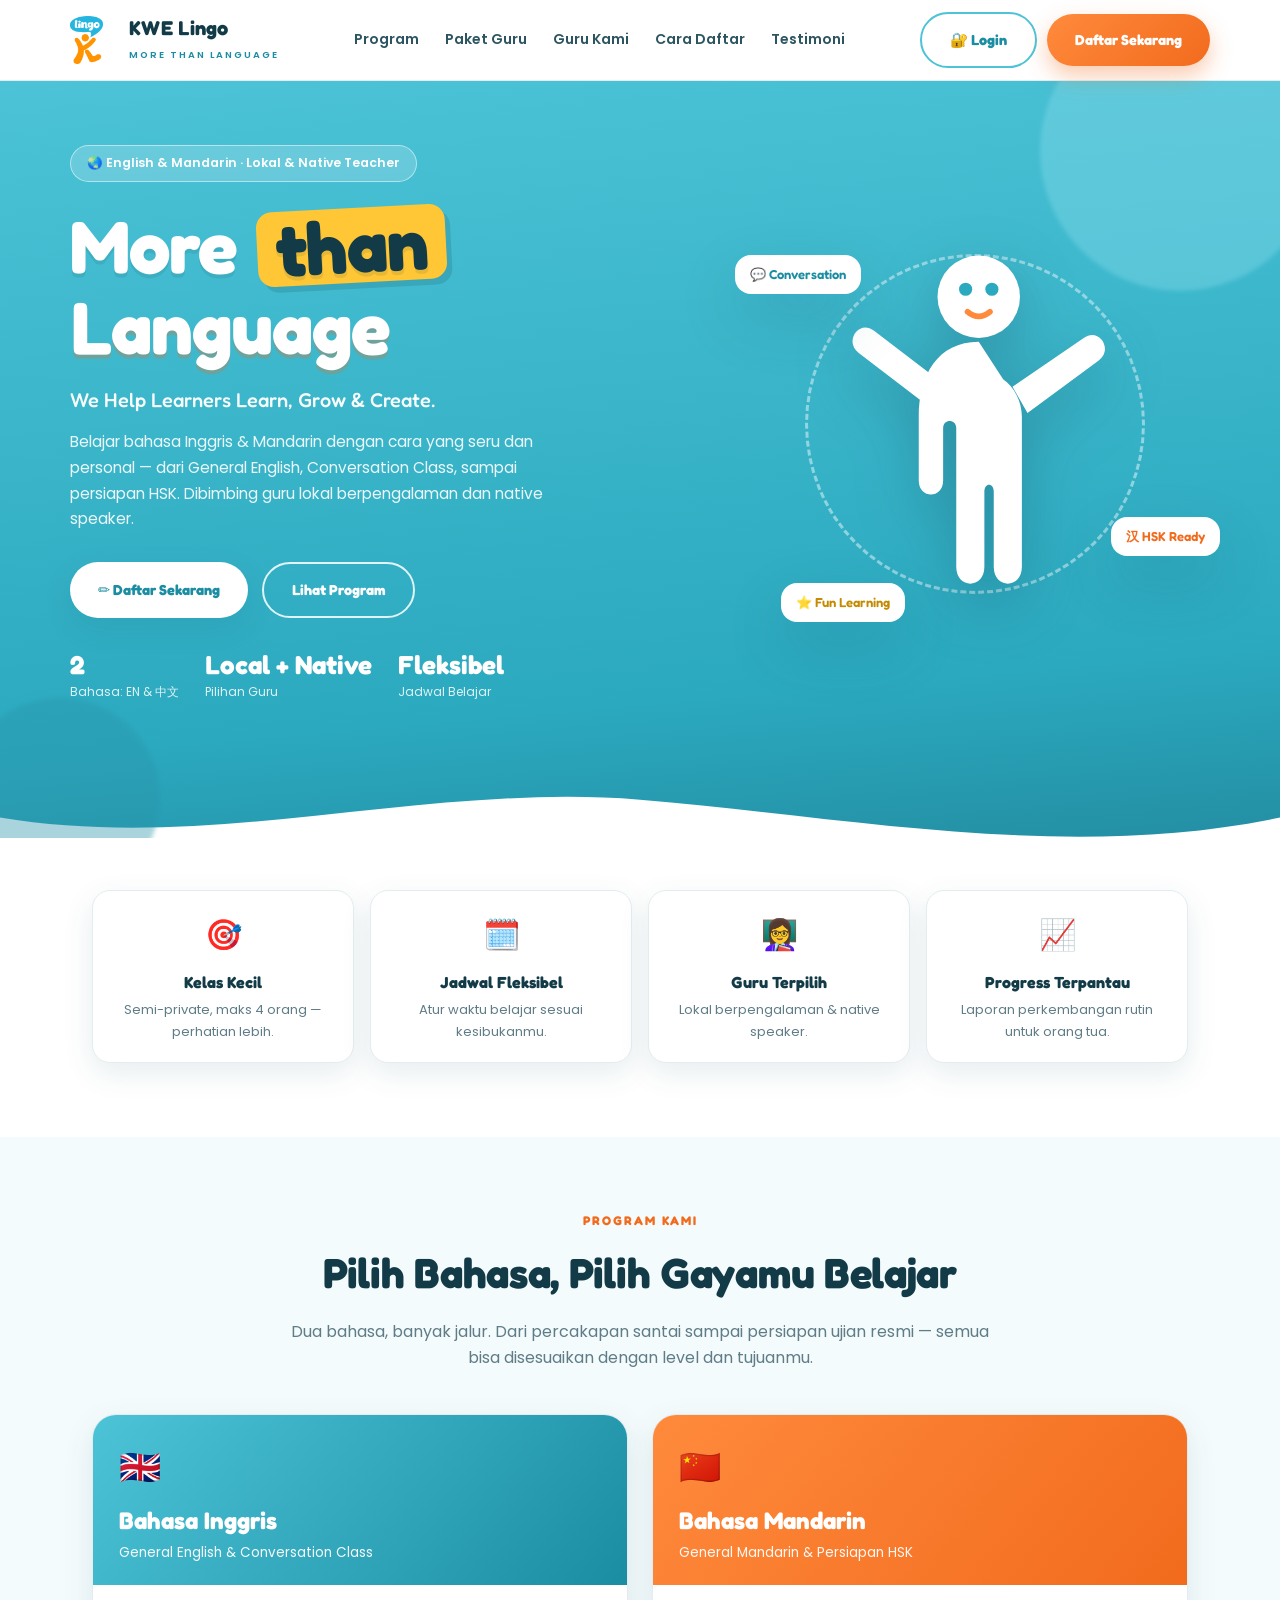
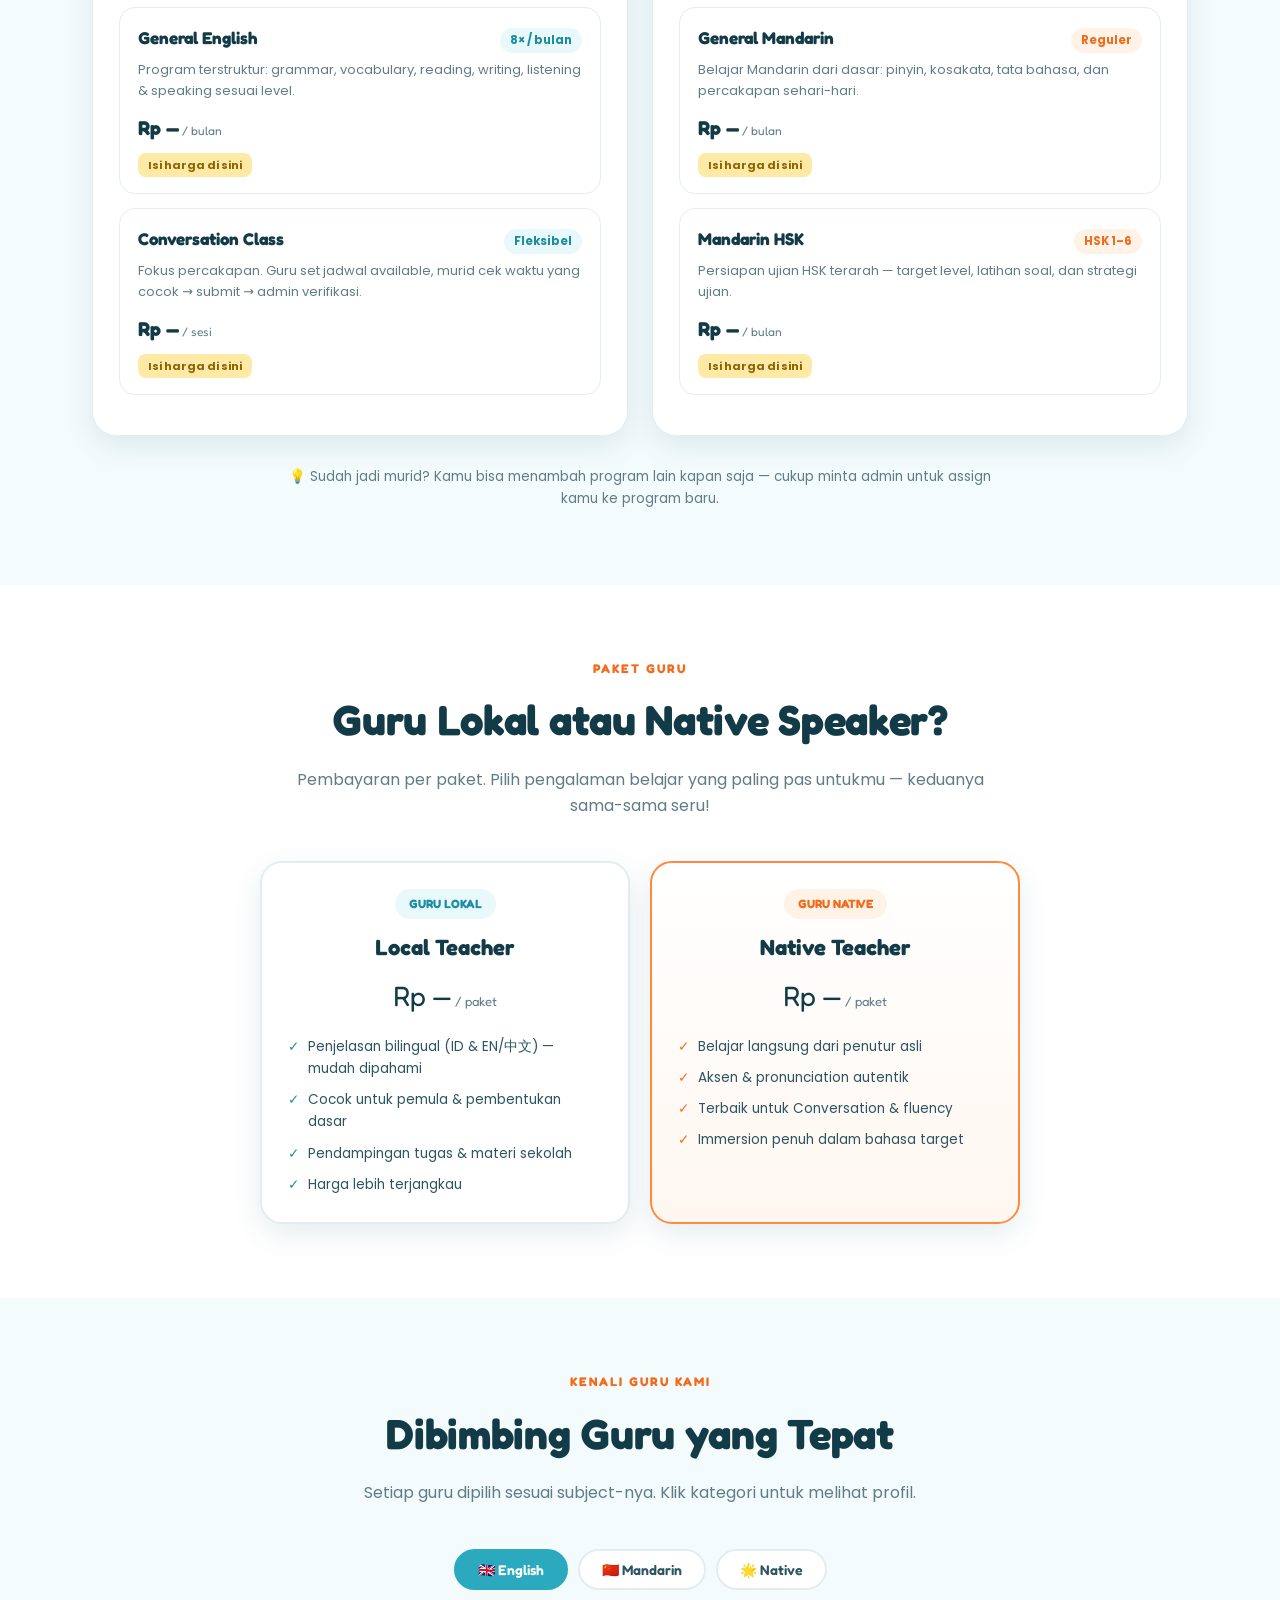
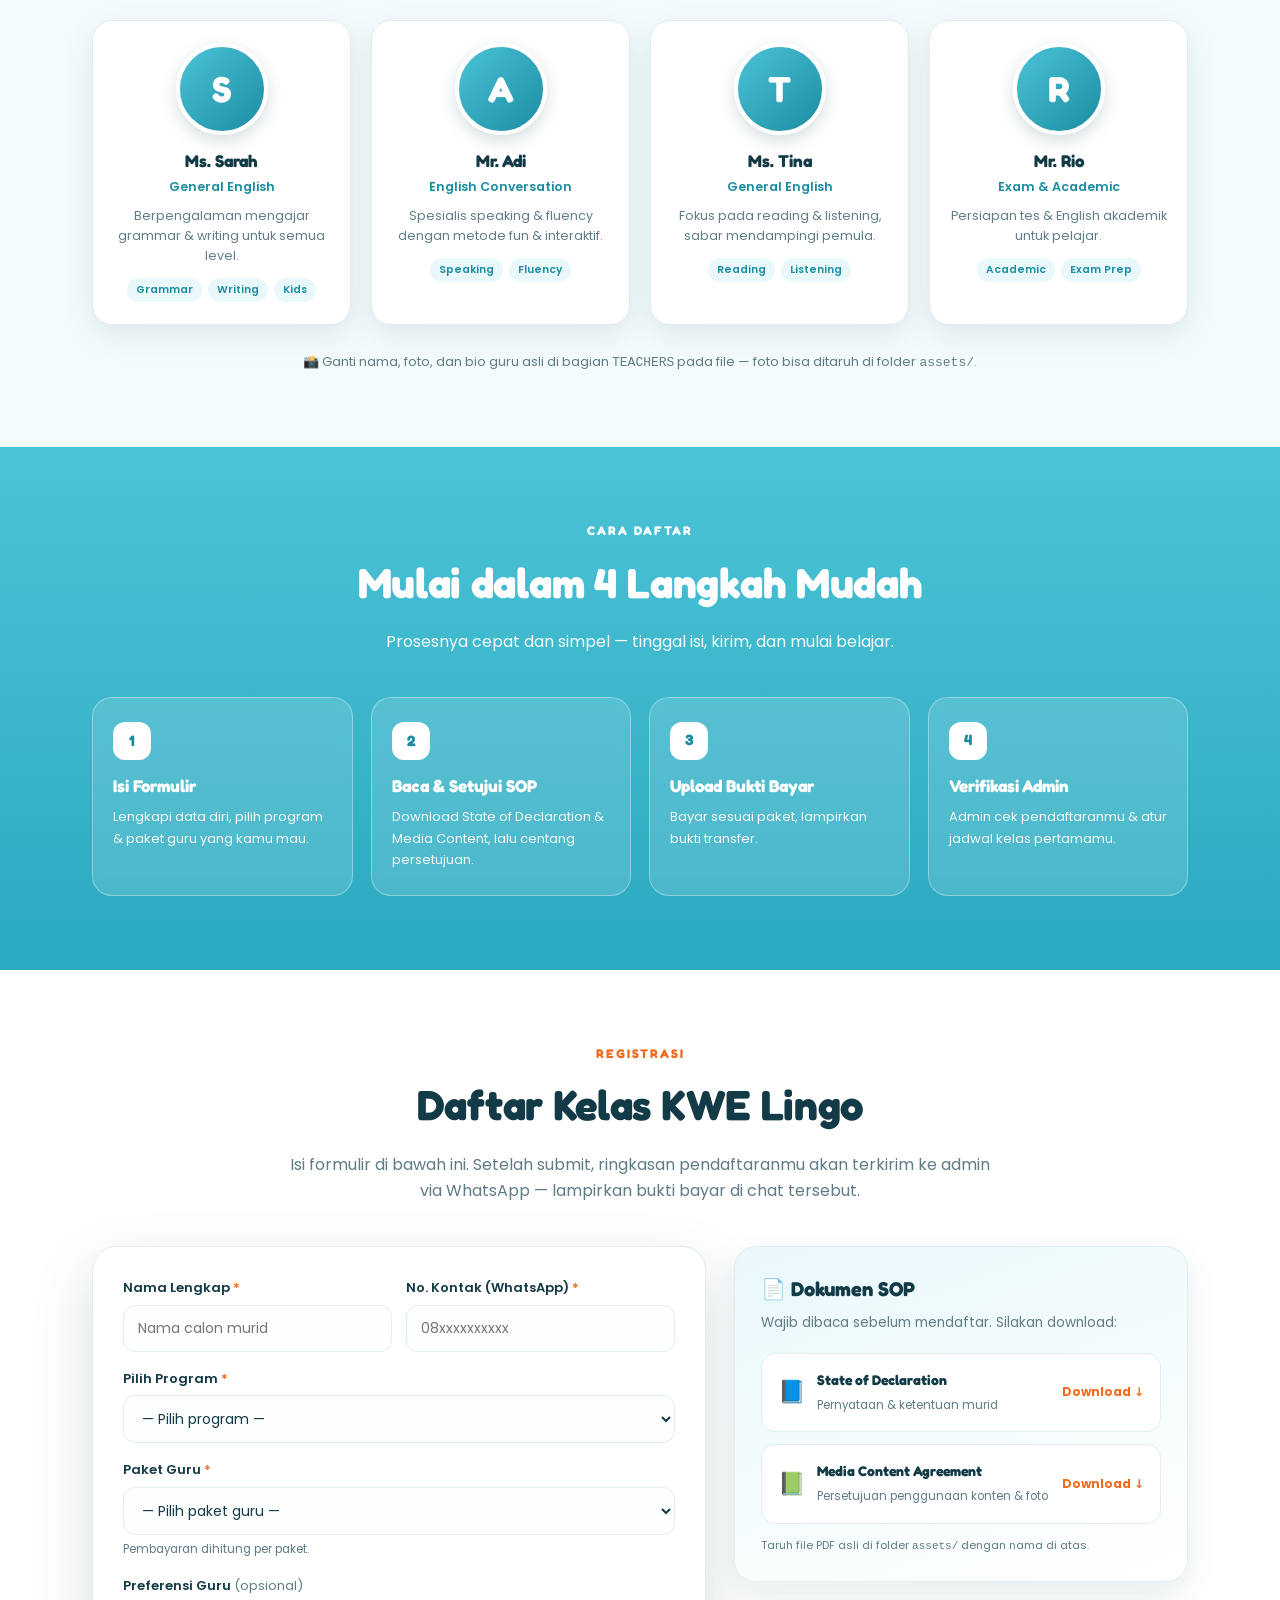
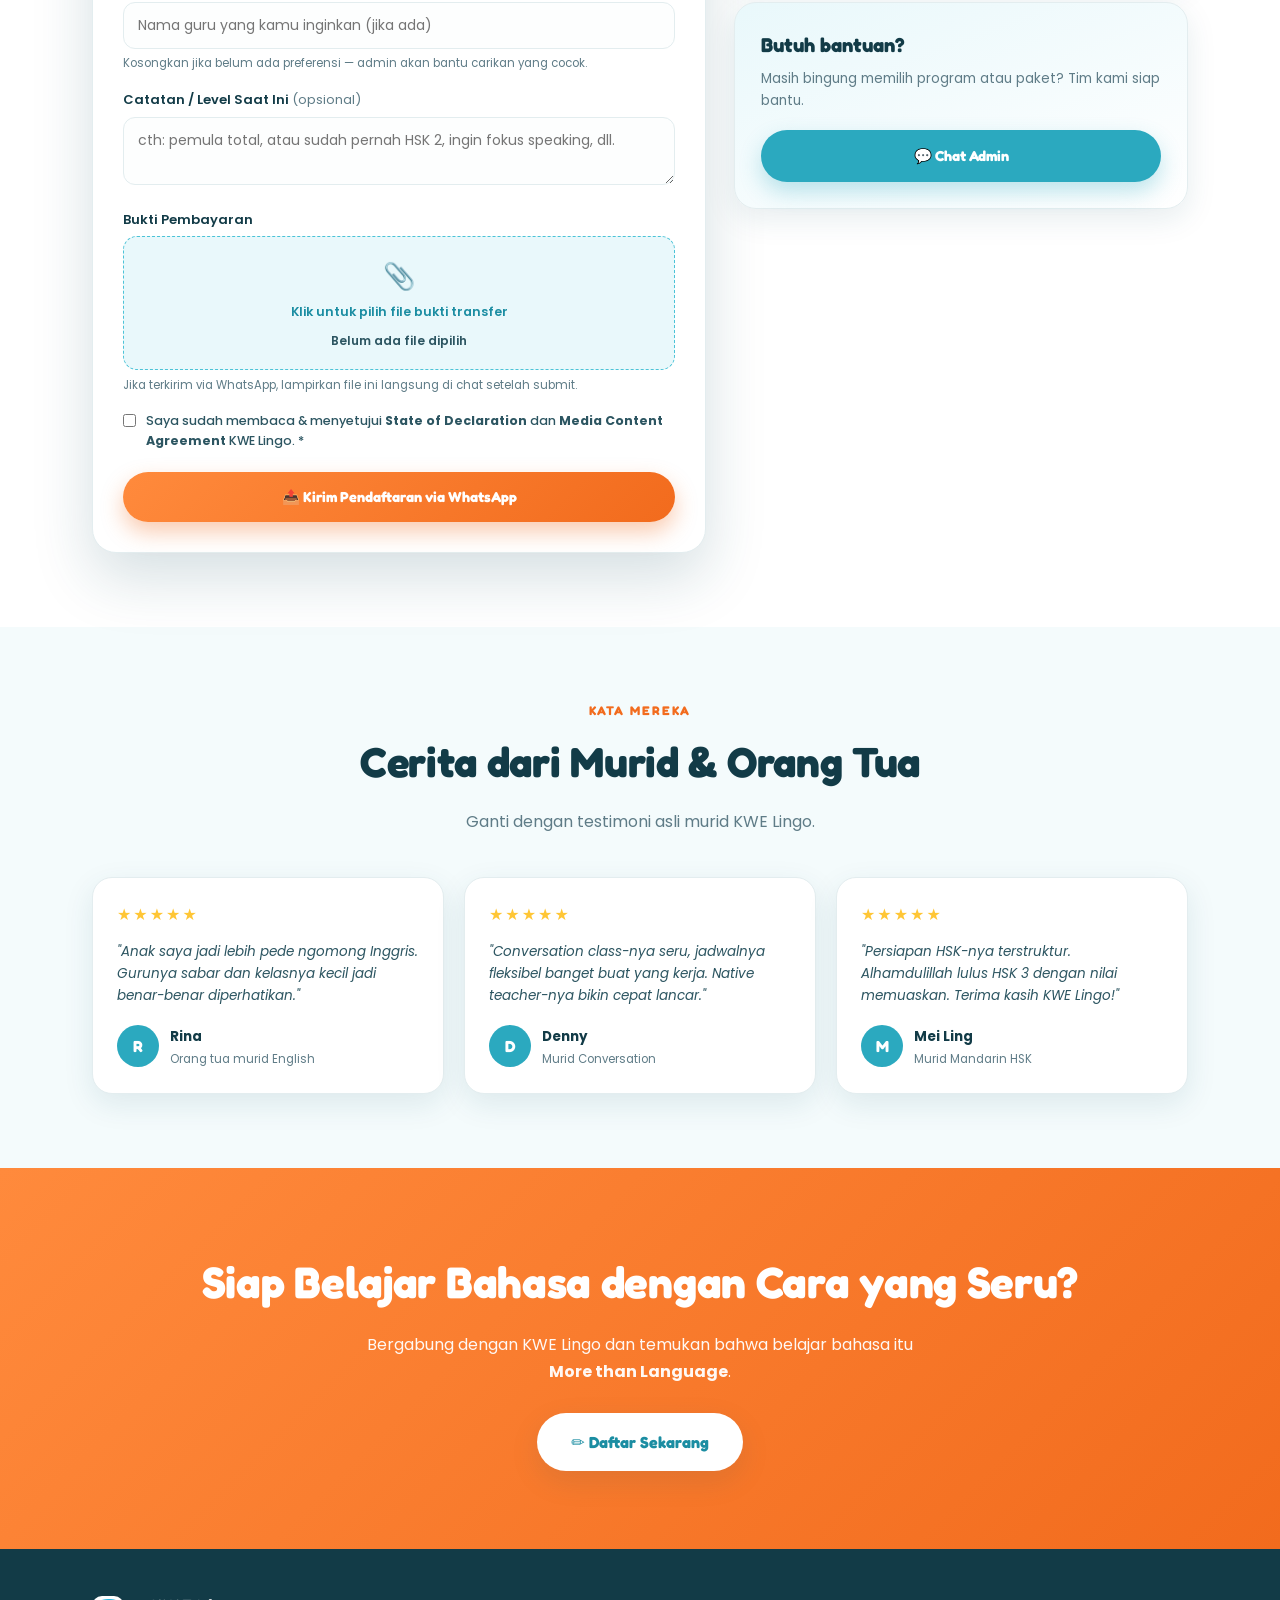
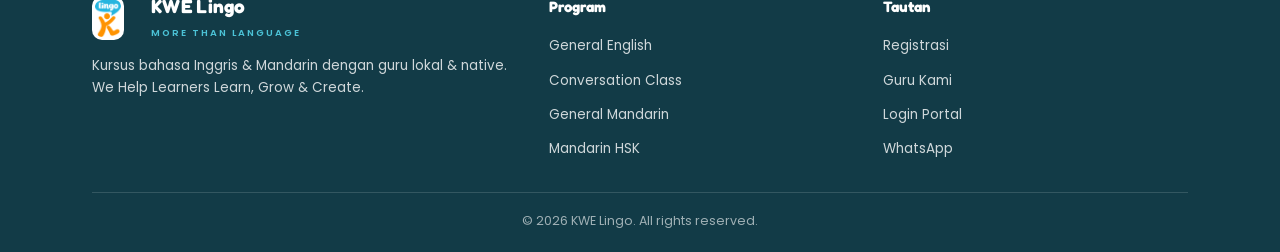
==== index.html @ de833fe5 "Add files via upload" ====
<!DOCTYPE html>
<html lang="id">
<head>
<meta charset="UTF-8">
<meta name="viewport" content="width=device-width, initial-scale=1.0">
<title>KWE Lingo — More than Language</title>
<meta name="description" content="KWE Lingo — kursus bahasa Inggris & Mandarin. General English, Conversation Class, dan Mandarin (HSK) dengan guru lokal & native. We Help Learners Learn, Grow & Create.">
<link rel="icon" href="assets/logo.png">
<link rel="preconnect" href="https://fonts.googleapis.com">
<link rel="preconnect" href="https://fonts.gstatic.com" crossorigin>
<link href="https://fonts.googleapis.com/css2?family=Fredoka:wght@400;500;600;700&family=Poppins:wght@400;500;600;700;800&display=swap" rel="stylesheet">
<style>
:root{
  /* KWE Lingo brand palette (from screenshot) */
  --sky:#4CC3D7;--sky-deep:#2BA9BF;--sky-dark:#1B8DA2;--sky-soft:#E9F8FB;--sky-mist:#D3F1F6;
  --orange:#FF8A3C;--orange-deep:#F26B1D;--yellow:#FFC635;--yellow-soft:#FFE9A6;
  --cream:#FFF8EE;--ink:#123B47;--ink-soft:#2C5561;--muted:#5F7C87;
  --line:#e3edef;--bg:#f4fbfc;--card:#fff;
  --shadow:0 10px 30px rgba(20,80,95,.10);--shadow-lg:0 24px 60px rgba(20,80,95,.18);
  --disp:'Fredoka',system-ui,sans-serif;
}
*{box-sizing:border-box;margin:0;padding:0}
body{font-family:'Poppins',system-ui,sans-serif;color:var(--ink);background:var(--card);line-height:1.65;overflow-x:hidden}
a{text-decoration:none;color:inherit}
img{max-width:100%;display:block}
.wrap{max-width:1140px;margin:0 auto;padding:0 22px}
.btn{display:inline-flex;align-items:center;gap:8px;padding:14px 28px;border-radius:999px;font-weight:700;font-size:14.5px;cursor:pointer;border:none;transition:.2s;font-family:var(--disp)}
.btn:active{transform:translateY(1px)}
.btn-orange{background:linear-gradient(135deg,var(--orange),var(--orange-deep));color:#fff;box-shadow:0 10px 22px rgba(242,107,29,.35)}
.btn-orange:hover{filter:brightness(1.04);transform:translateY(-2px)}
.btn-sky{background:var(--sky-deep);color:#fff;box-shadow:0 10px 22px rgba(43,169,191,.30)}
.btn-sky:hover{background:var(--sky-dark);transform:translateY(-2px)}
.btn-white{background:#fff;color:var(--sky-dark);box-shadow:var(--shadow)}
.btn-white:hover{transform:translateY(-2px)}
.btn-outline{background:transparent;color:#fff;border:2px solid rgba(255,255,255,.85)}
.btn-outline:hover{background:#fff;color:var(--sky-dark)}
.btn-outline-sky{background:#fff;color:var(--sky-dark);border:2px solid var(--sky)}
.btn-outline-sky:hover{background:var(--sky);color:#fff}
.sec{padding:74px 0}
.sec-alt{background:var(--bg)}
.sec-sky{background:linear-gradient(180deg,var(--sky) 0%,var(--sky-deep) 100%)}
.eyebrow{color:var(--orange-deep);font-weight:700;letter-spacing:2px;text-transform:uppercase;font-size:12.5px;text-align:center;font-family:var(--disp)}
h2.title{font-family:var(--disp);font-size:clamp(28px,4.4vw,42px);font-weight:700;color:var(--ink);text-align:center;margin:6px 0 12px;letter-spacing:-.3px}
.sec-sky h2.title,.sec-sky .eyebrow{color:#fff}
.subtitle{color:var(--muted);text-align:center;max-width:720px;margin:0 auto 42px;font-size:16px}
.sec-sky .subtitle{color:rgba(255,255,255,.94)}
.grid{display:grid;gap:22px}

/* sticker helper */
.sticker{display:inline-block;background:var(--yellow);color:var(--ink);padding:2px 16px;border-radius:14px;transform:rotate(-2deg);box-shadow:4px 5px 0 rgba(18,59,71,.12)}

/* ===== Header ===== */
header{position:sticky;top:0;z-index:100;background:rgba(255,255,255,.95);backdrop-filter:blur(10px);border-bottom:1px solid var(--line)}
.nav{display:flex;align-items:center;justify-content:space-between;padding:12px 0;gap:14px}
.brand{display:flex;align-items:center;gap:11px}
.brand .logo{width:48px;height:48px;flex:0 0 48px;transition:transform .4s cubic-bezier(.34,1.56,.64,1)}
.brand:hover .logo{transform:scale(1.08) rotate(-4deg)}
.brand b{font-family:var(--disp);color:var(--ink);font-weight:700;font-size:20px;line-height:1;letter-spacing:.3px}
.brand small{display:block;color:var(--sky-dark);font-size:9.5px;letter-spacing:2px;text-transform:uppercase;margin-top:3px;font-weight:600}
.nav-links{display:flex;align-items:center;gap:26px}
.nav-links a{font-weight:600;font-size:14px;color:var(--ink-soft);transition:.15s}
.nav-links a:hover{color:var(--sky-dark)}
.nav-actions{display:flex;align-items:center;gap:10px}
.hamburger{display:none;background:none;border:none;font-size:24px;cursor:pointer;color:var(--ink)}
@media(max-width:920px){
  .nav-links{position:fixed;inset:0 0 0 auto;width:min(80vw,300px);flex-direction:column;align-items:flex-start;background:#fff;padding:80px 28px;gap:22px;transform:translateX(100%);transition:.3s;box-shadow:var(--shadow-lg);z-index:130}
  .nav-links.open{transform:translateX(0)}
  .nav-links a{font-size:17px}
  .hamburger{display:block;z-index:140}
  .nav-actions .btn:not(.reg-btn){display:none}
}

/* ===== Hero ===== */
.hero{position:relative;background:linear-gradient(175deg,var(--sky) 0%,var(--sky-deep) 78%,#238ea3 100%);overflow:hidden}
.hero .blob{position:absolute;border-radius:50%;filter:blur(2px);opacity:.35}
.hero .b1{width:280px;height:280px;background:#8fe0ee;top:-70px;right:-40px}
.hero .b2{width:200px;height:200px;background:#2a95ab;bottom:-60px;left:-40px;opacity:.4}
.hero-inner{position:relative;z-index:2;display:grid;grid-template-columns:1.15fr .85fr;gap:36px;align-items:center;padding:64px 0 78px}
.hero-badge{display:inline-flex;align-items:center;gap:8px;background:rgba(255,255,255,.18);border:1.5px solid rgba(255,255,255,.5);color:#fff;font-weight:600;font-size:12.5px;padding:7px 16px;border-radius:999px;margin-bottom:20px;backdrop-filter:blur(4px)}
.hero h1{font-family:var(--disp);font-weight:700;color:#fff;line-height:1.02;letter-spacing:-1px;font-size:clamp(40px,7vw,74px);text-shadow:0 4px 0 rgba(18,59,71,.10)}
.hero h1 .more{color:#fff}
.hero h1 .than{background:var(--yellow);color:var(--ink);padding:0 18px;border-radius:16px;display:inline-block;transform:rotate(-3deg);box-shadow:5px 6px 0 rgba(18,59,71,.15);margin:6px 4px}
.hero h1 .language{color:#fff;position:relative;text-shadow:0 4px 0 rgba(242,107,29,.28)}
.hero .lead{color:rgba(255,255,255,.96);font-size:clamp(16px,2.4vw,20px);font-weight:500;margin:20px 0 6px;font-family:var(--disp)}
.hero p.desc{color:rgba(255,255,255,.9);font-size:15.5px;max-width:520px;margin-top:12px}
.hero .cta{display:flex;gap:14px;flex-wrap:wrap;margin-top:30px}
.hero-stats{display:flex;gap:26px;margin-top:34px;flex-wrap:wrap}
.hero-stats .s b{font-family:var(--disp);display:block;font-size:26px;color:#fff;line-height:1}
.hero-stats .s span{font-size:12px;color:rgba(255,255,255,.85)}
.hero-art{position:relative;display:flex;align-items:center;justify-content:center}
.hero-art .ring{position:absolute;width:340px;height:340px;border:3px dashed rgba(255,255,255,.45);border-radius:50%;animation:spin 26s linear infinite}
@keyframes spin{to{transform:rotate(360deg)}}
.hero-art .mascot{position:relative;z-index:2;width:300px;filter:drop-shadow(0 20px 30px rgba(18,59,71,.28))}
.float-chip{position:absolute;z-index:3;background:#fff;border-radius:16px;padding:9px 15px;font-family:var(--disp);font-weight:600;font-size:13px;color:var(--ink);box-shadow:var(--shadow-lg);display:flex;align-items:center;gap:8px}
.float-chip.c1{top:22px;left:-6px;color:var(--sky-dark)}
.float-chip.c2{bottom:60px;right:-10px;color:var(--orange-deep)}
.float-chip.c3{bottom:-6px;left:40px;color:#c48a00}
.wave{display:block;width:100%;height:auto;margin-bottom:-6px}
@media(max-width:900px){
  .hero-inner{grid-template-columns:1fr;text-align:center;padding:48px 0 60px;gap:14px}
  .hero p.desc{margin:12px auto 0}.hero .cta{justify-content:center}.hero-stats{justify-content:center}
  .hero-art{margin-top:20px}.hero-art .mascot{width:220px}.hero-art .ring{width:250px;height:250px}
  .hero-badge{margin-bottom:14px}
}

/* ===== Value strip ===== */
.vstrip{display:grid;grid-template-columns:repeat(4,1fr);gap:16px}
.vitem{background:#fff;border:1px solid var(--line);border-radius:18px;padding:20px 18px;text-align:center;box-shadow:var(--shadow);transition:.2s}
.vitem:hover{transform:translateY(-4px);box-shadow:var(--shadow-lg)}
.vitem .em{font-size:30px}
.vitem h4{font-family:var(--disp);color:var(--ink);font-size:16px;margin:8px 0 4px}
.vitem p{color:var(--muted);font-size:13px}
@media(max-width:820px){.vstrip{grid-template-columns:1fr 1fr}}
@media(max-width:480px){.vstrip{grid-template-columns:1fr}}

/* ===== Cards ===== */
.card{background:var(--card);border:1px solid var(--line);border-radius:22px;padding:26px;box-shadow:var(--shadow);transition:.2s}
.card:hover{transform:translateY(-4px);box-shadow:var(--shadow-lg)}

/* Program cards */
.prog-grid{display:grid;grid-template-columns:repeat(2,1fr);gap:24px}
@media(max-width:820px){.prog-grid{grid-template-columns:1fr}}
.pcard{position:relative;overflow:hidden;border-radius:24px;padding:0;border:1px solid var(--line);background:#fff;box-shadow:var(--shadow);transition:.2s}
.pcard:hover{transform:translateY(-5px);box-shadow:var(--shadow-lg)}
.pcard .phead{padding:24px 26px 20px;color:#fff;position:relative}
.pcard.en .phead{background:linear-gradient(130deg,var(--sky),var(--sky-dark))}
.pcard.zh .phead{background:linear-gradient(130deg,var(--orange),var(--orange-deep))}
.pcard .phead .flag{font-size:34px}
.pcard .phead h3{font-family:var(--disp);font-size:24px;margin-top:6px}
.pcard .phead p{font-size:13.5px;opacity:.95;margin-top:2px}
.pcard .pbody{padding:22px 26px 26px}
.sub-prog{border:1.5px solid var(--line);border-radius:16px;padding:16px 18px;margin-bottom:14px;transition:.15s}
.sub-prog:hover{border-color:var(--sky);background:var(--sky-soft)}
.sub-prog .top{display:flex;justify-content:space-between;align-items:baseline;gap:10px}
.sub-prog h4{font-family:var(--disp);font-size:17px;color:var(--ink)}
.sub-prog .freq{font-size:11.5px;font-weight:700;color:var(--sky-dark);background:var(--sky-soft);padding:3px 10px;border-radius:999px;white-space:nowrap}
.pcard.zh .sub-prog:hover{border-color:var(--orange)}
.pcard.zh .sub-prog .freq{color:var(--orange-deep);background:#fff2e6}
.sub-prog p{color:var(--muted);font-size:13px;margin-top:6px}
.price{font-family:var(--disp);font-weight:700;font-size:20px;color:var(--ink);margin-top:10px}
.price small{font-size:12px;color:var(--muted);font-weight:400}
.tag-note{display:inline-block;background:var(--yellow-soft);color:#8a6400;font-size:11px;font-weight:700;padding:3px 10px;border-radius:8px;margin-top:8px}

/* teacher package toggle */
.pkg-grid{display:grid;grid-template-columns:1fr 1fr;gap:20px;max-width:760px;margin:0 auto}
@media(max-width:640px){.pkg-grid{grid-template-columns:1fr}}
.pkg{border-radius:22px;padding:26px;text-align:center;border:2px solid var(--line);background:#fff;box-shadow:var(--shadow);transition:.2s}
.pkg:hover{transform:translateY(-4px);box-shadow:var(--shadow-lg)}
.pkg.native{border-color:var(--orange);background:linear-gradient(180deg,#fff,#fff7f0)}
.pkg .badge{font-family:var(--disp);font-size:12px;font-weight:700;padding:5px 14px;border-radius:999px;display:inline-block;margin-bottom:10px}
.pkg.local .badge{background:var(--sky-soft);color:var(--sky-dark)}
.pkg.native .badge{background:#fff2e6;color:var(--orange-deep)}
.pkg h3{font-family:var(--disp);font-size:22px;color:var(--ink)}
.pkg .pk-price{font-family:var(--disp);font-size:28px;color:var(--ink);margin:8px 0 2px}
.pkg .pk-price small{font-size:13px;color:var(--muted);font-weight:400}
.pkg ul{list-style:none;text-align:left;margin-top:16px;display:flex;flex-direction:column;gap:9px}
.pkg li{font-size:13.5px;color:var(--ink-soft);display:flex;gap:9px;align-items:flex-start}
.pkg li::before{content:"✓";color:var(--sky-dark);font-weight:800}
.pkg.native li::before{color:var(--orange-deep)}

/* Teachers */
.tea-tabs{display:flex;gap:10px;justify-content:center;flex-wrap:wrap;margin-bottom:30px}
.tea-tab{font-family:var(--disp);font-weight:600;font-size:14px;padding:10px 22px;border-radius:999px;border:2px solid var(--line);background:#fff;color:var(--ink-soft);cursor:pointer;transition:.15s}
.tea-tab.on{background:var(--sky-deep);color:#fff;border-color:var(--sky-deep)}
.tgrid{display:grid;grid-template-columns:repeat(4,1fr);gap:20px}
@media(max-width:900px){.tgrid{grid-template-columns:1fr 1fr}}
@media(max-width:520px){.tgrid{grid-template-columns:1fr}}
.tcard{background:#fff;border:1px solid var(--line);border-radius:20px;padding:22px 18px;text-align:center;box-shadow:var(--shadow);transition:.2s}
.tcard:hover{transform:translateY(-4px);box-shadow:var(--shadow-lg)}
.tcard .ava{width:92px;height:92px;border-radius:50%;margin:0 auto 12px;display:flex;align-items:center;justify-content:center;font-family:var(--disp);font-size:36px;font-weight:700;color:#fff;background:linear-gradient(135deg,var(--sky),var(--sky-dark));border:4px solid #fff;box-shadow:0 6px 16px rgba(20,80,95,.18)}
.tcard.o .ava{background:linear-gradient(135deg,var(--orange),var(--orange-deep))}
.tcard h4{font-family:var(--disp);font-size:17px;color:var(--ink)}
.tcard .role{color:var(--sky-dark);font-size:12.5px;font-weight:600;margin-top:2px}
.tcard.o .role{color:var(--orange-deep)}
.tcard p{color:var(--muted);font-size:12.5px;margin-top:9px;line-height:1.6}
.tcard .chips{display:flex;flex-wrap:wrap;gap:6px;justify-content:center;margin-top:12px}
.tcard .chips span{font-size:10.5px;font-weight:600;background:var(--sky-soft);color:var(--sky-dark);padding:3px 9px;border-radius:999px}
.tcard.o .chips span{background:#fff2e6;color:var(--orange-deep)}

/* Steps */
.steps{display:grid;grid-template-columns:repeat(4,1fr);gap:18px;counter-reset:st}
@media(max-width:820px){.steps{grid-template-columns:1fr 1fr}}
@media(max-width:480px){.steps{grid-template-columns:1fr}}
.step{background:rgba(255,255,255,.14);border:1.5px solid rgba(255,255,255,.35);border-radius:20px;padding:24px 20px;color:#fff;position:relative;backdrop-filter:blur(4px)}
.step .n{font-family:var(--disp);font-size:15px;font-weight:700;width:38px;height:38px;border-radius:12px;background:#fff;color:var(--sky-dark);display:flex;align-items:center;justify-content:center;margin-bottom:12px}
.step h4{font-family:var(--disp);font-size:17px;margin-bottom:6px}
.step p{font-size:13px;opacity:.94}

/* Registration form */
.reg-grid{display:grid;grid-template-columns:1.15fr .85fr;gap:28px;align-items:start}
@media(max-width:900px){.reg-grid{grid-template-columns:1fr}}
.form-card{background:#fff;border:1px solid var(--line);border-radius:24px;padding:30px;box-shadow:var(--shadow-lg)}
.field{margin-bottom:16px}
.field label{display:block;font-weight:600;font-size:13px;color:var(--ink);margin-bottom:6px}
.field .req{color:var(--orange-deep)}
.field input,.field select,.field textarea{width:100%;padding:12px 14px;border:1.5px solid var(--line);border-radius:12px;font-family:inherit;font-size:14px;color:var(--ink);background:#fdfefe;transition:.15s}
.field input:focus,.field select:focus,.field textarea:focus{outline:none;border-color:var(--sky);box-shadow:0 0 0 3px rgba(76,195,215,.18)}
.field .hint{font-size:11.5px;color:var(--muted);margin-top:5px}
.field-row{display:grid;grid-template-columns:1fr 1fr;gap:14px}
@media(max-width:560px){.field-row{grid-template-columns:1fr}}
.file-drop{border:1.8px dashed var(--sky);border-radius:14px;padding:18px;text-align:center;background:var(--sky-soft);cursor:pointer;transition:.15s}
.file-drop:hover{background:var(--sky-mist)}
.file-drop .fi{font-size:26px}
.file-drop p{font-size:12.5px;color:var(--sky-dark);font-weight:600;margin-top:4px}
.file-name{font-size:12px;color:var(--ink-soft);margin-top:8px;font-weight:600}
.side-card{background:linear-gradient(160deg,var(--sky-soft),#fff);border:1px solid var(--line);border-radius:22px;padding:26px;box-shadow:var(--shadow)}
.side-card h3{font-family:var(--disp);color:var(--ink);font-size:20px;margin-bottom:6px}
.side-card p.muted{color:var(--muted);font-size:13.5px;margin-bottom:18px}
.sop-btn{display:flex;align-items:center;gap:12px;width:100%;background:#fff;border:1.5px solid var(--line);border-radius:14px;padding:14px 16px;text-align:left;cursor:pointer;transition:.15s;margin-bottom:12px}
.sop-btn:hover{border-color:var(--orange);box-shadow:var(--shadow)}
.sop-btn .di{font-size:22px}
.sop-btn b{font-family:var(--disp);font-size:14px;color:var(--ink);display:block}
.sop-btn small{font-size:11.5px;color:var(--muted)}
.sop-btn .dl{margin-left:auto;color:var(--orange-deep);font-weight:700;font-size:12px}
.checkbox-row{display:flex;gap:10px;align-items:flex-start;font-size:12.5px;color:var(--ink-soft);margin-top:6px}
.checkbox-row input{width:auto;margin-top:3px;accent-color:var(--sky-deep)}

/* Testimonials */
.testi{display:grid;grid-template-columns:repeat(3,1fr);gap:20px}
@media(max-width:900px){.testi{grid-template-columns:1fr}}
.qcard{background:#fff;border:1px solid var(--line);border-radius:20px;padding:24px;box-shadow:var(--shadow);display:flex;flex-direction:column}
.qcard .stars{color:var(--yellow);font-size:16px;letter-spacing:2px}
.qcard p{color:var(--ink-soft);font-size:13.5px;margin:12px 0 16px;font-style:italic;flex:1}
.qcard .who{display:flex;align-items:center;gap:11px}
.qcard .av{width:42px;height:42px;border-radius:50%;background:var(--sky-deep);color:#fff;display:flex;align-items:center;justify-content:center;font-family:var(--disp);font-weight:700;flex-shrink:0}
.qcard .who b{font-size:13.5px;color:var(--ink)}
.qcard .who small{display:block;color:var(--muted);font-size:11.5px}

/* Final CTA */
.final{position:relative;text-align:center;background:linear-gradient(135deg,var(--orange),var(--orange-deep));padding:78px 0;overflow:hidden}
.final h2{font-family:var(--disp);color:#fff;font-size:clamp(28px,4.4vw,44px);letter-spacing:-.3px}
.final p{color:rgba(255,255,255,.95);max-width:560px;margin:14px auto 28px;font-size:16px}

/* footer */
footer{background:var(--ink);color:rgba(255,255,255,.8);padding:46px 0 22px}
.foot-grid{display:grid;grid-template-columns:1.4fr 1fr 1fr;gap:30px;margin-bottom:30px}
@media(max-width:720px){.foot-grid{grid-template-columns:1fr}}
footer .brand b{color:#fff}
footer .brand small{color:var(--sky)}
footer p{font-size:13.5px;line-height:1.7}
footer h5{font-family:var(--disp);color:#fff;font-size:15px;margin-bottom:12px}
footer ul{list-style:none;display:flex;flex-direction:column;gap:8px}
footer a{font-size:13.5px;transition:.15s}
footer a:hover{color:var(--sky)}
.foot-bar{border-top:1px solid rgba(255,255,255,.14);padding-top:18px;text-align:center;font-size:12.5px;color:rgba(255,255,255,.6)}

/* toast */
.toast{position:fixed;bottom:24px;left:50%;transform:translateX(-50%) translateY(20px);background:var(--ink);color:#fff;padding:14px 22px;border-radius:14px;font-size:14px;font-weight:600;box-shadow:var(--shadow-lg);opacity:0;pointer-events:none;transition:.25s;z-index:400;max-width:90vw}
.toast.show{opacity:1;transform:translateX(-50%) translateY(0)}

@media(max-width:640px){.sec{padding:52px 0}.wrap{padding:0 18px}.form-card{padding:22px}}
</style>
</head>
<body>

<!-- ===== HEADER ===== -->
<header>
  <div class="wrap nav">
    <a class="brand" href="index.html" aria-label="KWE Lingo">
      <span class="logo" id="logoSlot"></span>
      <div><b>KWE&nbsp;Lingo</b><small>More than Language</small></div>
    </a>
    <nav class="nav-links" id="navLinks">
      <a href="#programs" onclick="closeNav()">Program</a>
      <a href="#package" onclick="closeNav()">Paket Guru</a>
      <a href="#teachers" onclick="closeNav()">Guru Kami</a>
      <a href="#how" onclick="closeNav()">Cara Daftar</a>
      <a href="#testi" onclick="closeNav()">Testimoni</a>
    </nav>
    <div class="nav-actions">
      <a href="portal.html" class="btn btn-outline-sky">🔐 Login</a>
      <a href="#register" class="btn btn-orange reg-btn">Daftar Sekarang</a>
      <button class="hamburger" onclick="toggleNav()" aria-label="Menu">☰</button>
    </div>
  </div>
</header>

<!-- ===== HERO ===== -->
<section class="hero">
  <span class="blob b1"></span><span class="blob b2"></span>
  <div class="wrap hero-inner">
    <div>
      <span class="hero-badge">🌏 English &amp; Mandarin · Lokal &amp; Native Teacher</span>
      <h1><span class="more">More</span> <span class="than">than</span><br><span class="language">Language</span></h1>
      <div class="lead">We Help Learners Learn, Grow &amp; Create.</div>
      <p class="desc">Belajar bahasa Inggris &amp; Mandarin dengan cara yang seru dan personal — dari General English, Conversation Class, sampai persiapan HSK. Dibimbing guru lokal berpengalaman dan native speaker.</p>
      <div class="cta">
        <a href="#register" class="btn btn-white">✏️ Daftar Sekarang</a>
        <a href="#programs" class="btn btn-outline">Lihat Program</a>
      </div>
      <div class="hero-stats">
        <div class="s"><b>2</b><span>Bahasa: EN &amp; 中文</span></div>
        <div class="s"><b>Local + Native</b><span>Pilihan Guru</span></div>
        <div class="s"><b>Fleksibel</b><span>Jadwal Belajar</span></div>
      </div>
    </div>
    <div class="hero-art">
      <span class="ring"></span>
      <span id="mascotSlot"></span>
      <span class="float-chip c1">💬 Conversation</span>
      <span class="float-chip c2">汉 HSK Ready</span>
      <span class="float-chip c3">⭐ Fun Learning</span>
    </div>
  </div>
  <svg class="wave" viewBox="0 0 1440 70" preserveAspectRatio="none" aria-hidden="true"><path fill="#ffffff" d="M0,40 C240,80 480,0 720,20 C960,40 1200,90 1440,40 L1440,70 L0,70 Z"></path></svg>
</section>

<!-- ===== VALUE STRIP ===== -->
<section class="sec" style="padding-top:52px">
  <div class="wrap">
    <div class="vstrip">
      <div class="vitem"><div class="em">🎯</div><h4>Kelas Kecil</h4><p>Semi-private, maks 4 orang — perhatian lebih.</p></div>
      <div class="vitem"><div class="em">🗓️</div><h4>Jadwal Fleksibel</h4><p>Atur waktu belajar sesuai kesibukanmu.</p></div>
      <div class="vitem"><div class="em">👩‍🏫</div><h4>Guru Terpilih</h4><p>Lokal berpengalaman &amp; native speaker.</p></div>
      <div class="vitem"><div class="em">📈</div><h4>Progress Terpantau</h4><p>Laporan perkembangan rutin untuk orang tua.</p></div>
    </div>
  </div>
</section>

<!-- ===== PROGRAMS ===== -->
<section class="sec sec-alt" id="programs">
  <div class="wrap">
    <div class="eyebrow">Program Kami</div>
    <h2 class="title">Pilih Bahasa, Pilih Gayamu Belajar</h2>
    <p class="subtitle">Dua bahasa, banyak jalur. Dari percakapan santai sampai persiapan ujian resmi — semua bisa disesuaikan dengan level dan tujuanmu.</p>
    <div class="prog-grid">

      <!-- ENGLISH -->
      <div class="pcard en">
        <div class="phead">
          <div class="flag">🇬🇧</div>
          <h3>Bahasa Inggris</h3>
          <p>General English &amp; Conversation Class</p>
        </div>
        <div class="pbody">
          <div class="sub-prog">
            <div class="top"><h4>General English</h4><span class="freq">8× / bulan</span></div>
            <p>Program terstruktur: grammar, vocabulary, reading, writing, listening &amp; speaking sesuai level.</p>
            <div class="price">Rp —<small> / bulan</small></div>
            <span class="tag-note">Isi harga di sini</span>
          </div>
          <div class="sub-prog">
            <div class="top"><h4>Conversation Class</h4><span class="freq">Fleksibel</span></div>
            <p>Fokus percakapan. Guru set jadwal available, murid cek waktu yang cocok → submit → admin verifikasi.</p>
            <div class="price">Rp —<small> / sesi</small></div>
            <span class="tag-note">Isi harga di sini</span>
          </div>
        </div>
      </div>

      <!-- MANDARIN -->
      <div class="pcard zh">
        <div class="phead">
          <div class="flag">🇨🇳</div>
          <h3>Bahasa Mandarin</h3>
          <p>General Mandarin &amp; Persiapan HSK</p>
        </div>
        <div class="pbody">
          <div class="sub-prog">
            <div class="top"><h4>General Mandarin</h4><span class="freq">Reguler</span></div>
            <p>Belajar Mandarin dari dasar: pinyin, kosakata, tata bahasa, dan percakapan sehari-hari.</p>
            <div class="price">Rp —<small> / bulan</small></div>
            <span class="tag-note">Isi harga di sini</span>
          </div>
          <div class="sub-prog">
            <div class="top"><h4>Mandarin HSK</h4><span class="freq">HSK 1–6</span></div>
            <p>Persiapan ujian HSK terarah — target level, latihan soal, dan strategi ujian.</p>
            <div class="price">Rp —<small> / bulan</small></div>
            <span class="tag-note">Isi harga di sini</span>
          </div>
        </div>
      </div>

    </div>
    <p class="subtitle" style="margin:30px auto 0;font-size:13.5px">💡 Sudah jadi murid? Kamu bisa menambah program lain kapan saja — cukup minta admin untuk assign kamu ke program baru.</p>
  </div>
</section>

<!-- ===== TEACHER PACKAGE ===== -->
<section class="sec" id="package">
  <div class="wrap">
    <div class="eyebrow">Paket Guru</div>
    <h2 class="title">Guru Lokal atau Native Speaker?</h2>
    <p class="subtitle">Pembayaran per paket. Pilih pengalaman belajar yang paling pas untukmu — keduanya sama-sama seru!</p>
    <div class="pkg-grid">
      <div class="pkg local">
        <span class="badge">GURU LOKAL</span>
        <h3>Local Teacher</h3>
        <div class="pk-price">Rp —<small> / paket</small></div>
        <ul>
          <li>Penjelasan bilingual (ID &amp; EN/中文) — mudah dipahami</li>
          <li>Cocok untuk pemula &amp; pembentukan dasar</li>
          <li>Pendampingan tugas &amp; materi sekolah</li>
          <li>Harga lebih terjangkau</li>
        </ul>
      </div>
      <div class="pkg native">
        <span class="badge">GURU NATIVE</span>
        <h3>Native Teacher</h3>
        <div class="pk-price">Rp —<small> / paket</small></div>
        <ul>
          <li>Belajar langsung dari penutur asli</li>
          <li>Aksen &amp; pronunciation autentik</li>
          <li>Terbaik untuk Conversation &amp; fluency</li>
          <li>Immersion penuh dalam bahasa target</li>
        </ul>
      </div>
    </div>
  </div>
</section>

<!-- ===== TEACHERS ===== -->
<section class="sec sec-alt" id="teachers">
  <div class="wrap">
    <div class="eyebrow">Kenali Guru Kami</div>
    <h2 class="title">Dibimbing Guru yang Tepat</h2>
    <p class="subtitle">Setiap guru dipilih sesuai subject-nya. Klik kategori untuk melihat profil.</p>
    <div class="tea-tabs">
      <button class="tea-tab on" data-grp="en" onclick="showTeachers('en')">🇬🇧 English</button>
      <button class="tea-tab" data-grp="zh" onclick="showTeachers('zh')">🇨🇳 Mandarin</button>
      <button class="tea-tab" data-grp="native" onclick="showTeachers('native')">🌟 Native</button>
    </div>
    <div class="tgrid" id="teacherGrid"></div>
    <p class="subtitle" style="margin:26px auto 0;font-size:13px">📸 Ganti nama, foto, dan bio guru asli di bagian <code>TEACHERS</code> pada file — foto bisa ditaruh di folder <code>assets/</code>.</p>
  </div>
</section>

<!-- ===== HOW TO REGISTER (steps) ===== -->
<section class="sec sec-sky" id="how">
  <div class="wrap">
    <div class="eyebrow">Cara Daftar</div>
    <h2 class="title">Mulai dalam 4 Langkah Mudah</h2>
    <p class="subtitle">Prosesnya cepat dan simpel — tinggal isi, kirim, dan mulai belajar.</p>
    <div class="steps">
      <div class="step"><div class="n">1</div><h4>Isi Formulir</h4><p>Lengkapi data diri, pilih program &amp; paket guru yang kamu mau.</p></div>
      <div class="step"><div class="n">2</div><h4>Baca &amp; Setujui SOP</h4><p>Download State of Declaration &amp; Media Content, lalu centang persetujuan.</p></div>
      <div class="step"><div class="n">3</div><h4>Upload Bukti Bayar</h4><p>Bayar sesuai paket, lampirkan bukti transfer.</p></div>
      <div class="step"><div class="n">4</div><h4>Verifikasi Admin</h4><p>Admin cek pendaftaranmu &amp; atur jadwal kelas pertamamu.</p></div>
    </div>
  </div>
</section>

<!-- ===== REGISTRATION ===== -->
<section class="sec" id="register">
  <div class="wrap">
    <div class="eyebrow">Registrasi</div>
    <h2 class="title">Daftar Kelas KWE Lingo</h2>
    <p class="subtitle">Isi formulir di bawah ini. Setelah submit, ringkasan pendaftaranmu akan terkirim ke admin via WhatsApp — lampirkan bukti bayar di chat tersebut.</p>
    <div class="reg-grid">

      <!-- FORM -->
      <form class="form-card" id="regForm" onsubmit="submitReg(event)">
        <div class="field-row">
          <div class="field">
            <label>Nama Lengkap <span class="req">*</span></label>
            <input id="rName" required placeholder="Nama calon murid">
          </div>
          <div class="field">
            <label>No. Kontak (WhatsApp) <span class="req">*</span></label>
            <input id="rPhone" required inputmode="tel" placeholder="08xxxxxxxxxx">
          </div>
        </div>

        <div class="field">
          <label>Pilih Program <span class="req">*</span></label>
          <select id="rProgram" required>
            <option value="">— Pilih program —</option>
            <optgroup label="Bahasa Inggris">
              <option>General English (8×/bulan)</option>
              <option>Conversation Class (Fleksibel)</option>
            </optgroup>
            <optgroup label="Bahasa Mandarin">
              <option>General Mandarin</option>
              <option>Mandarin HSK</option>
            </optgroup>
          </select>
        </div>

        <div class="field">
          <label>Paket Guru <span class="req">*</span></label>
          <select id="rPackage" required>
            <option value="">— Pilih paket guru —</option>
            <option>Local Teacher</option>
            <option>Native Teacher</option>
          </select>
          <div class="hint">Pembayaran dihitung per paket.</div>
        </div>

        <div class="field">
          <label>Preferensi Guru <span style="color:var(--muted);font-weight:400">(opsional)</span></label>
          <input id="rTeacher" placeholder="Nama guru yang kamu inginkan (jika ada)">
          <div class="hint">Kosongkan jika belum ada preferensi — admin akan bantu carikan yang cocok.</div>
        </div>

        <div class="field">
          <label>Catatan / Level Saat Ini <span style="color:var(--muted);font-weight:400">(opsional)</span></label>
          <textarea id="rNote" rows="2" placeholder="cth: pemula total, atau sudah pernah HSK 2, ingin fokus speaking, dll."></textarea>
        </div>

        <div class="field">
          <label>Bukti Pembayaran</label>
          <label class="file-drop" for="rProof">
            <div class="fi">📎</div>
            <p>Klik untuk pilih file bukti transfer</p>
            <div class="file-name" id="proofName">Belum ada file dipilih</div>
          </label>
          <input id="rProof" type="file" accept="image/*,.pdf" hidden onchange="showProof()">
          <div class="hint">Jika terkirim via WhatsApp, lampirkan file ini langsung di chat setelah submit.</div>
        </div>

        <div class="checkbox-row">
          <input type="checkbox" id="rAgree" required>
          <label for="rAgree" style="margin:0;font-weight:500">Saya sudah membaca &amp; menyetujui <b>State of Declaration</b> dan <b>Media Content Agreement</b> KWE Lingo. <span class="req">*</span></label>
        </div>

        <button type="submit" class="btn btn-orange" style="width:100%;justify-content:center;margin-top:20px;padding:16px">📤 Kirim Pendaftaran via WhatsApp</button>
      </form>

      <!-- SIDE: SOP + info -->
      <div>
        <div class="side-card" style="margin-bottom:20px">
          <h3>📄 Dokumen SOP</h3>
          <p class="muted">Wajib dibaca sebelum mendaftar. Silakan download:</p>
          <a class="sop-btn" href="assets/sop-state-of-declaration.pdf" download>
            <span class="di">📘</span>
            <span><b>State of Declaration</b><small>Pernyataan &amp; ketentuan murid</small></span>
            <span class="dl">Download ↓</span>
          </a>
          <a class="sop-btn" href="assets/sop-media-content.pdf" download>
            <span class="di">📗</span>
            <span><b>Media Content Agreement</b><small>Persetujuan penggunaan konten &amp; foto</small></span>
            <span class="dl">Download ↓</span>
          </a>
          <div class="hint" style="font-size:11px;color:var(--muted)">Taruh file PDF asli di folder <code>assets/</code> dengan nama di atas.</div>
        </div>
        <div class="side-card">
          <h3>Butuh bantuan?</h3>
          <p class="muted">Masih bingung memilih program atau paket? Tim kami siap bantu.</p>
          <a href="#" id="waHelp" class="btn btn-sky" style="width:100%;justify-content:center">💬 Chat Admin</a>
        </div>
      </div>

    </div>
  </div>
</section>

<!-- ===== TESTIMONIALS ===== -->
<section class="sec sec-alt" id="testi">
  <div class="wrap">
    <div class="eyebrow">Kata Mereka</div>
    <h2 class="title">Cerita dari Murid &amp; Orang Tua</h2>
    <p class="subtitle">Ganti dengan testimoni asli murid KWE Lingo.</p>
    <div class="testi">
      <div class="qcard"><div class="stars">★★★★★</div><p>"Anak saya jadi lebih pede ngomong Inggris. Gurunya sabar dan kelasnya kecil jadi benar-benar diperhatikan."</p><div class="who"><div class="av">R</div><div><b>Rina</b><small>Orang tua murid English</small></div></div></div>
      <div class="qcard"><div class="stars">★★★★★</div><p>"Conversation class-nya seru, jadwalnya fleksibel banget buat yang kerja. Native teacher-nya bikin cepat lancar."</p><div class="who"><div class="av">D</div><div><b>Denny</b><small>Murid Conversation</small></div></div></div>
      <div class="qcard"><div class="stars">★★★★★</div><p>"Persiapan HSK-nya terstruktur. Alhamdulillah lulus HSK 3 dengan nilai memuaskan. Terima kasih KWE Lingo!"</p><div class="who"><div class="av">M</div><div><b>Mei Ling</b><small>Murid Mandarin HSK</small></div></div></div>
    </div>
  </div>
</section>

<!-- ===== FINAL CTA ===== -->
<section class="final">
  <div class="wrap">
    <h2>Siap Belajar Bahasa dengan Cara yang Seru?</h2>
    <p>Bergabung dengan KWE Lingo dan temukan bahwa belajar bahasa itu <b>More than Language</b>.</p>
    <a href="#register" class="btn btn-white" style="font-size:16px;padding:16px 34px">✏️ Daftar Sekarang</a>
  </div>
</section>

<!-- ===== FOOTER ===== -->
<footer>
  <div class="wrap">
    <div class="foot-grid">
      <div>
        <div class="brand" style="margin-bottom:14px"><span class="logo" id="logoSlotFoot" style="width:44px;height:44px"></span><div><b style="font-family:var(--disp);font-size:19px">KWE Lingo</b><small style="letter-spacing:2px;text-transform:uppercase;font-size:9.5px">More than Language</small></div></div>
        <p>Kursus bahasa Inggris &amp; Mandarin dengan guru lokal &amp; native. We Help Learners Learn, Grow &amp; Create.</p>
      </div>
      <div>
        <h5>Program</h5>
        <ul>
          <li><a href="#programs">General English</a></li>
          <li><a href="#programs">Conversation Class</a></li>
          <li><a href="#programs">General Mandarin</a></li>
          <li><a href="#programs">Mandarin HSK</a></li>
        </ul>
      </div>
      <div>
        <h5>Tautan</h5>
        <ul>
          <li><a href="#register">Registrasi</a></li>
          <li><a href="#teachers">Guru Kami</a></li>
          <li><a href="portal.html">Login Portal</a></li>
          <li><a href="#" id="waFoot">WhatsApp</a></li>
        </ul>
      </div>
    </div>
    <div class="foot-bar">© 2026 KWE Lingo. All rights reserved.</div>
  </div>
</footer>

<div class="toast" id="toast"></div>

<script>
/* ============ CONFIG — ganti sesuai data asli KWE Lingo ============ */
const WA_NUMBER = "6287855888747"; // TODO: ganti dgn nomor WhatsApp admin KWE Lingo (format 62...)

/* ============ Logo mark (SVG) — figur lompat dalam kotak ============ */
function logoMark(px){
  return `<svg viewBox="0 0 100 100" width="${px}" height="${px}" xmlns="http://www.w3.org/2000/svg" aria-hidden="true">
    <rect width="100" height="100" rx="26" fill="#4CC3D7"/>
    <g fill="#ffffff">
      <circle cx="52" cy="26" r="12"/>
      <path d="M52 39 C41 39 35 48 35 59 L35 74 C35 79 42 79 42 74 L42 61 C42 58 46 58 46 61 L46 86 C46 92 54 92 54 86 L54 66 C54 63 57 63 57 66 L57 86 C57 92 65 92 65 86 L65 59 C65 51 60 44 55 42 Z"/>
      <path d="M41 49 L23 37 C18 34 14 41 19 44 L38 55 Z"/>
      <path d="M60 44 L80 33 C85 30 89 37 84 40 L64 51 Z"/>
    </g>
  </svg>`;
}
document.getElementById('logoSlot').innerHTML = '<img src="assets/logo.png" alt="Kwelingo" style="height:48px;width:auto;display:block">';
document.getElementById('logoSlotFoot').innerHTML = '<img src="assets/logo.png" alt="Kwelingo" style="height:44px;width:auto;display:block;background:#fff;border-radius:10px;padding:3px">';
document.getElementById('mascotSlot').innerHTML =
  `<svg class="mascot" viewBox="0 0 160 200" width="300" xmlns="http://www.w3.org/2000/svg">
    <g fill="#ffffff">
      <circle cx="82" cy="34" r="22"/>
      <path d="M82 58 C60 58 50 76 50 98 L50 132 C50 142 63 142 63 132 L63 104 C63 99 70 99 70 104 L70 178 C70 190 85 190 85 178 L85 138 C85 133 90 133 90 138 L90 178 C90 190 105 190 105 178 L105 98 C105 90 101 82 95 78 Z"/>
      <path d="M60 78 L26 52 C18 46 10 58 18 64 L52 90 Z"/>
      <path d="M100 82 L138 56 C146 50 154 62 146 68 L108 96 Z"/>
    </g>
    <circle cx="75" cy="30" r="3.5" fill="#2BA9BF"/><circle cx="89" cy="30" r="3.5" fill="#2BA9BF"/>
    <path d="M76 42 Q82 47 88 42" stroke="#FF8A3C" stroke-width="3" fill="none" stroke-linecap="round"/>
  </svg>`;

/* ============ Nav (mobile) ============ */
function toggleNav(){document.getElementById('navLinks').classList.toggle('open');}
function closeNav(){document.getElementById('navLinks').classList.remove('open');}

/* ============ Teachers data — GANTI dengan guru asli ============ */
const TEACHERS = {
  en:[
    {n:"Ms. Sarah",r:"General English",b:"Berpengalaman mengajar grammar & writing untuk semua level.",c:["Grammar","Writing","Kids"],o:false},
    {n:"Mr. Adi",r:"English Conversation",b:"Spesialis speaking & fluency dengan metode fun & interaktif.",c:["Speaking","Fluency"],o:false},
    {n:"Ms. Tina",r:"General English",b:"Fokus pada reading & listening, sabar mendampingi pemula.",c:["Reading","Listening"],o:false},
    {n:"Mr. Rio",r:"Exam & Academic",b:"Persiapan tes & English akademik untuk pelajar.",c:["Academic","Exam Prep"],o:false},
  ],
  zh:[
    {n:"老师 Lina",r:"General Mandarin",b:"Mengajar Mandarin dari pinyin sampai percakapan sehari-hari.",c:["Pinyin","基础"],o:true},
    {n:"老师 Wang",r:"Mandarin HSK",b:"Spesialis persiapan HSK 1–6 dengan strategi ujian terarah.",c:["HSK","语法"],o:true},
    {n:"老师 Mei",r:"Mandarin for Kids",b:"Mandarin menyenangkan untuk anak lewat lagu & cerita.",c:["Kids","口语"],o:true},
  ],
  native:[
    {n:"Mr. James",r:"Native English",b:"Native speaker — aksen & pronunciation autentik untuk conversation.",c:["Native","Accent"],o:false},
    {n:"老师 Chen",r:"Native Mandarin",b:"Penutur asli Mandarin — immersion penuh & budaya Tiongkok.",c:["Native","文化"],o:true},
  ]
};
function initials(name){const p=name.replace(/老师|Ms\.|Mr\./g,'').trim().split(/\s+/);return (p[0]||'?')[0]+(p[1]?p[1][0]:'');}
function showTeachers(grp){
  document.querySelectorAll('.tea-tab').forEach(t=>t.classList.toggle('on',t.dataset.grp===grp));
  const grid=document.getElementById('teacherGrid');
  grid.innerHTML=(TEACHERS[grp]||[]).map(t=>`
    <div class="tcard ${t.o?'o':''}">
      <div class="ava">${initials(t.n).toUpperCase()}</div>
      <h4>${t.n}</h4>
      <div class="role">${t.r}</div>
      <p>${t.b}</p>
      <div class="chips">${t.c.map(c=>`<span>${c}</span>`).join('')}</div>
    </div>`).join('');
}
showTeachers('en');

/* ============ Registration ============ */
function showProof(){
  const f=document.getElementById('rProof').files[0];
  document.getElementById('proofName').textContent = f ? "✓ "+f.name : "Belum ada file dipilih";
}
function toast(msg){const t=document.getElementById('toast');t.textContent=msg;t.classList.add('show');setTimeout(()=>t.classList.remove('show'),3200);}
function submitReg(e){
  e.preventDefault();
  const name=document.getElementById('rName').value.trim();
  const phone=document.getElementById('rPhone').value.trim();
  const prog=document.getElementById('rProgram').value;
  const pkg=document.getElementById('rPackage').value;
  const teacher=document.getElementById('rTeacher').value.trim()||"(tidak ada preferensi)";
  const note=document.getElementById('rNote').value.trim()||"-";
  const agree=document.getElementById('rAgree').checked;
  if(!name||!phone||!prog||!pkg||!agree){toast("Mohon lengkapi semua kolom wajib & setujui SOP.");return;}
  const msg=
`Halo KWE Lingo! 👋 Saya ingin mendaftar kelas.

• Nama: ${name}
• No. Kontak: ${phone}
• Program: ${prog}
• Paket Guru: ${pkg}
• Preferensi Guru: ${teacher}
• Catatan/Level: ${note}

Saya sudah membaca & menyetujui State of Declaration dan Media Content Agreement. Bukti pembayaran akan saya lampirkan di chat ini. 🙏`;
  const url="https://wa.me/"+WA_NUMBER+"?text="+encodeURIComponent(msg);
  window.open(url,"_blank");
  toast("Membuka WhatsApp… jangan lupa lampirkan bukti bayar 📎");
}

/* WA links */
const waBase="https://wa.me/"+WA_NUMBER;
document.getElementById('waHelp').href=waBase+"?text="+encodeURIComponent("Halo KWE Lingo, saya mau tanya tentang program & paket guru.");
document.getElementById('waFoot').href=waBase;

/* smooth close nav on outside click */
document.addEventListener('click',e=>{
  const nav=document.getElementById('navLinks'), ham=document.querySelector('.hamburger');
  if(nav.classList.contains('open') && !nav.contains(e.target) && e.target!==ham) closeNav();
});
</script>
</body>
</html>
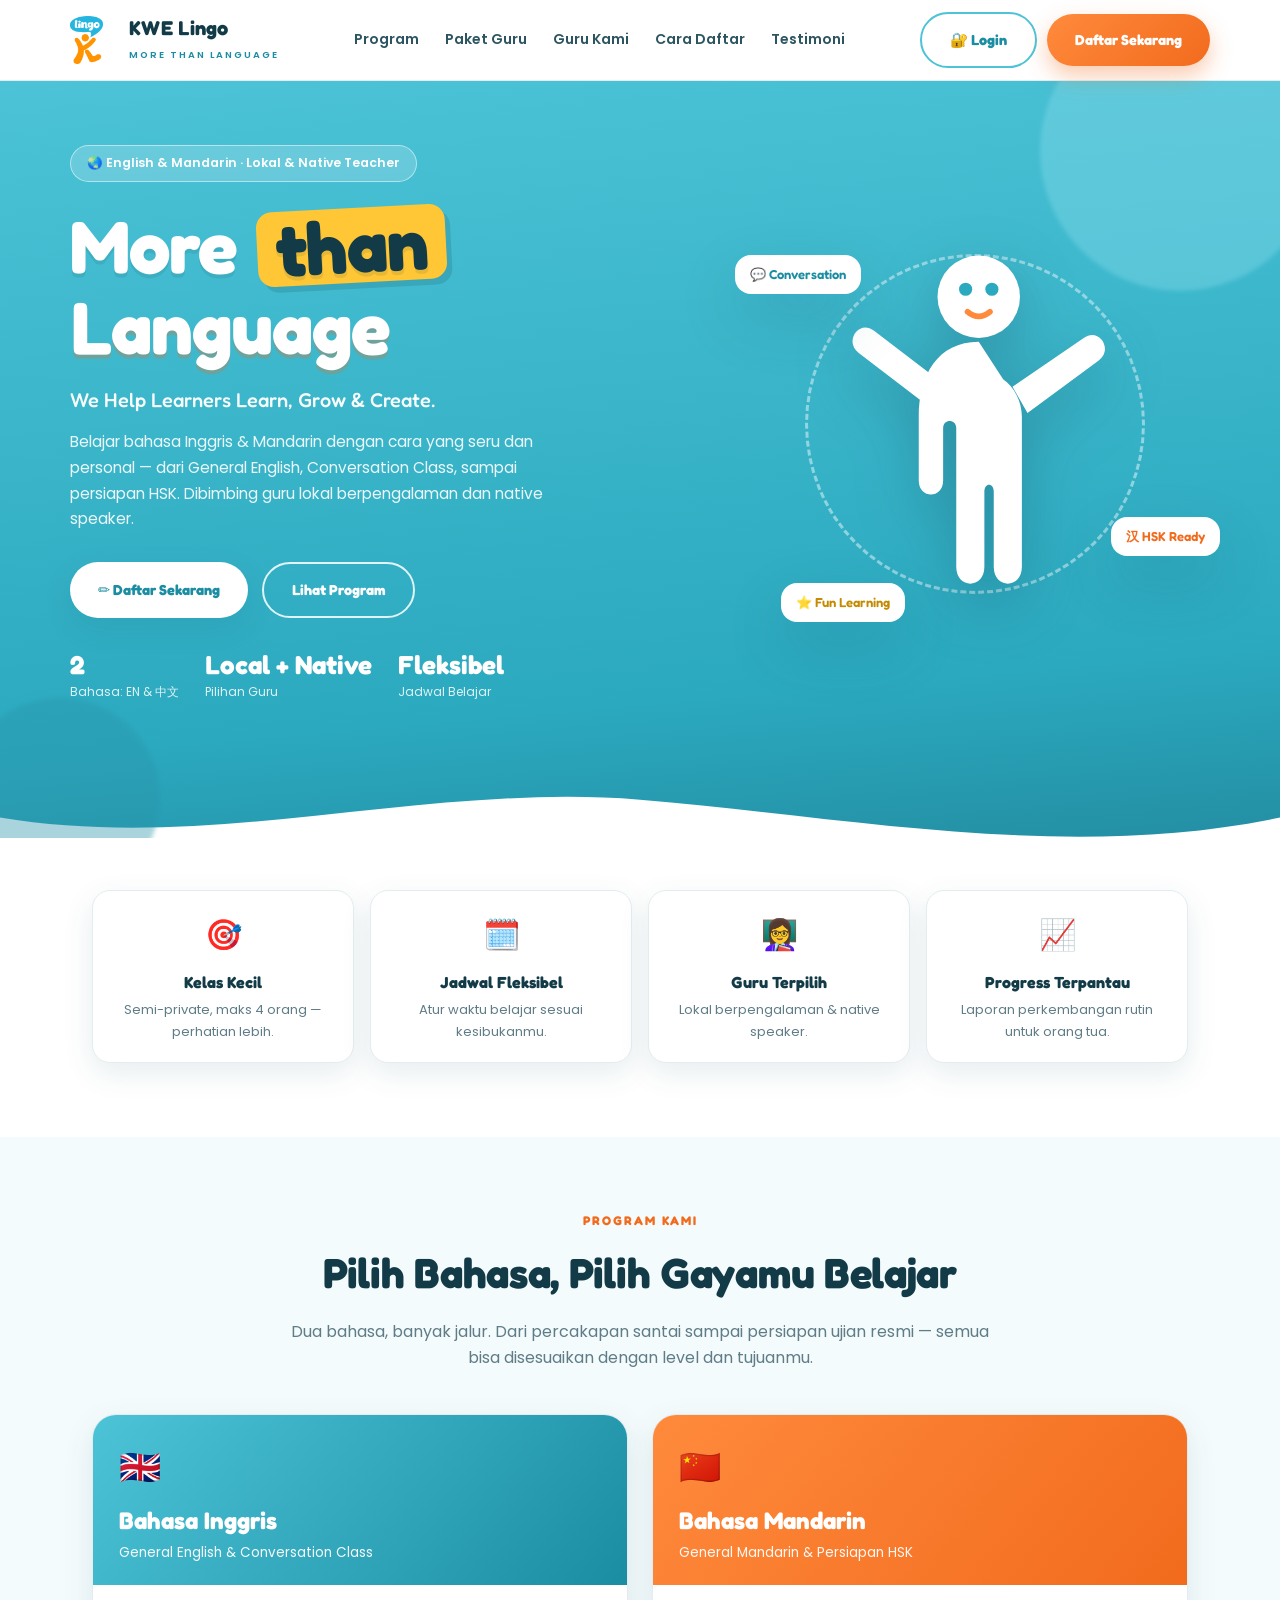
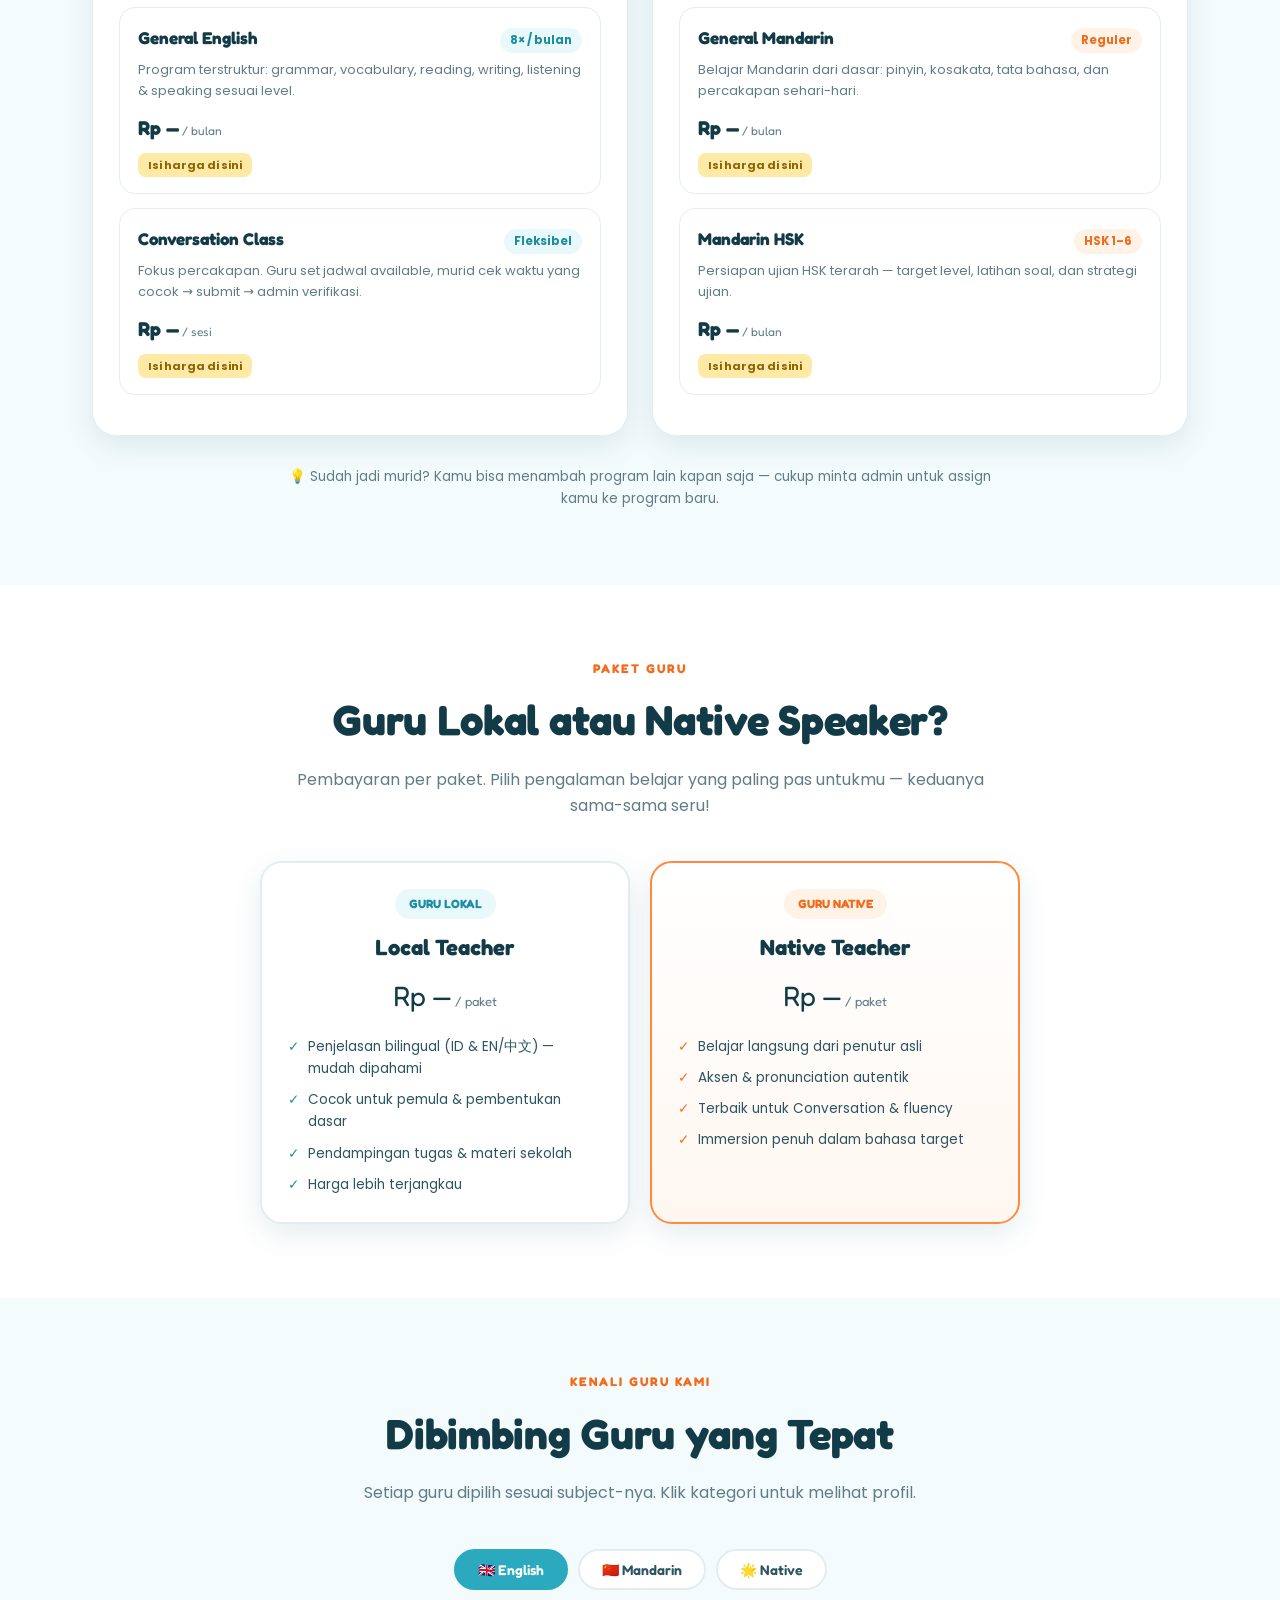
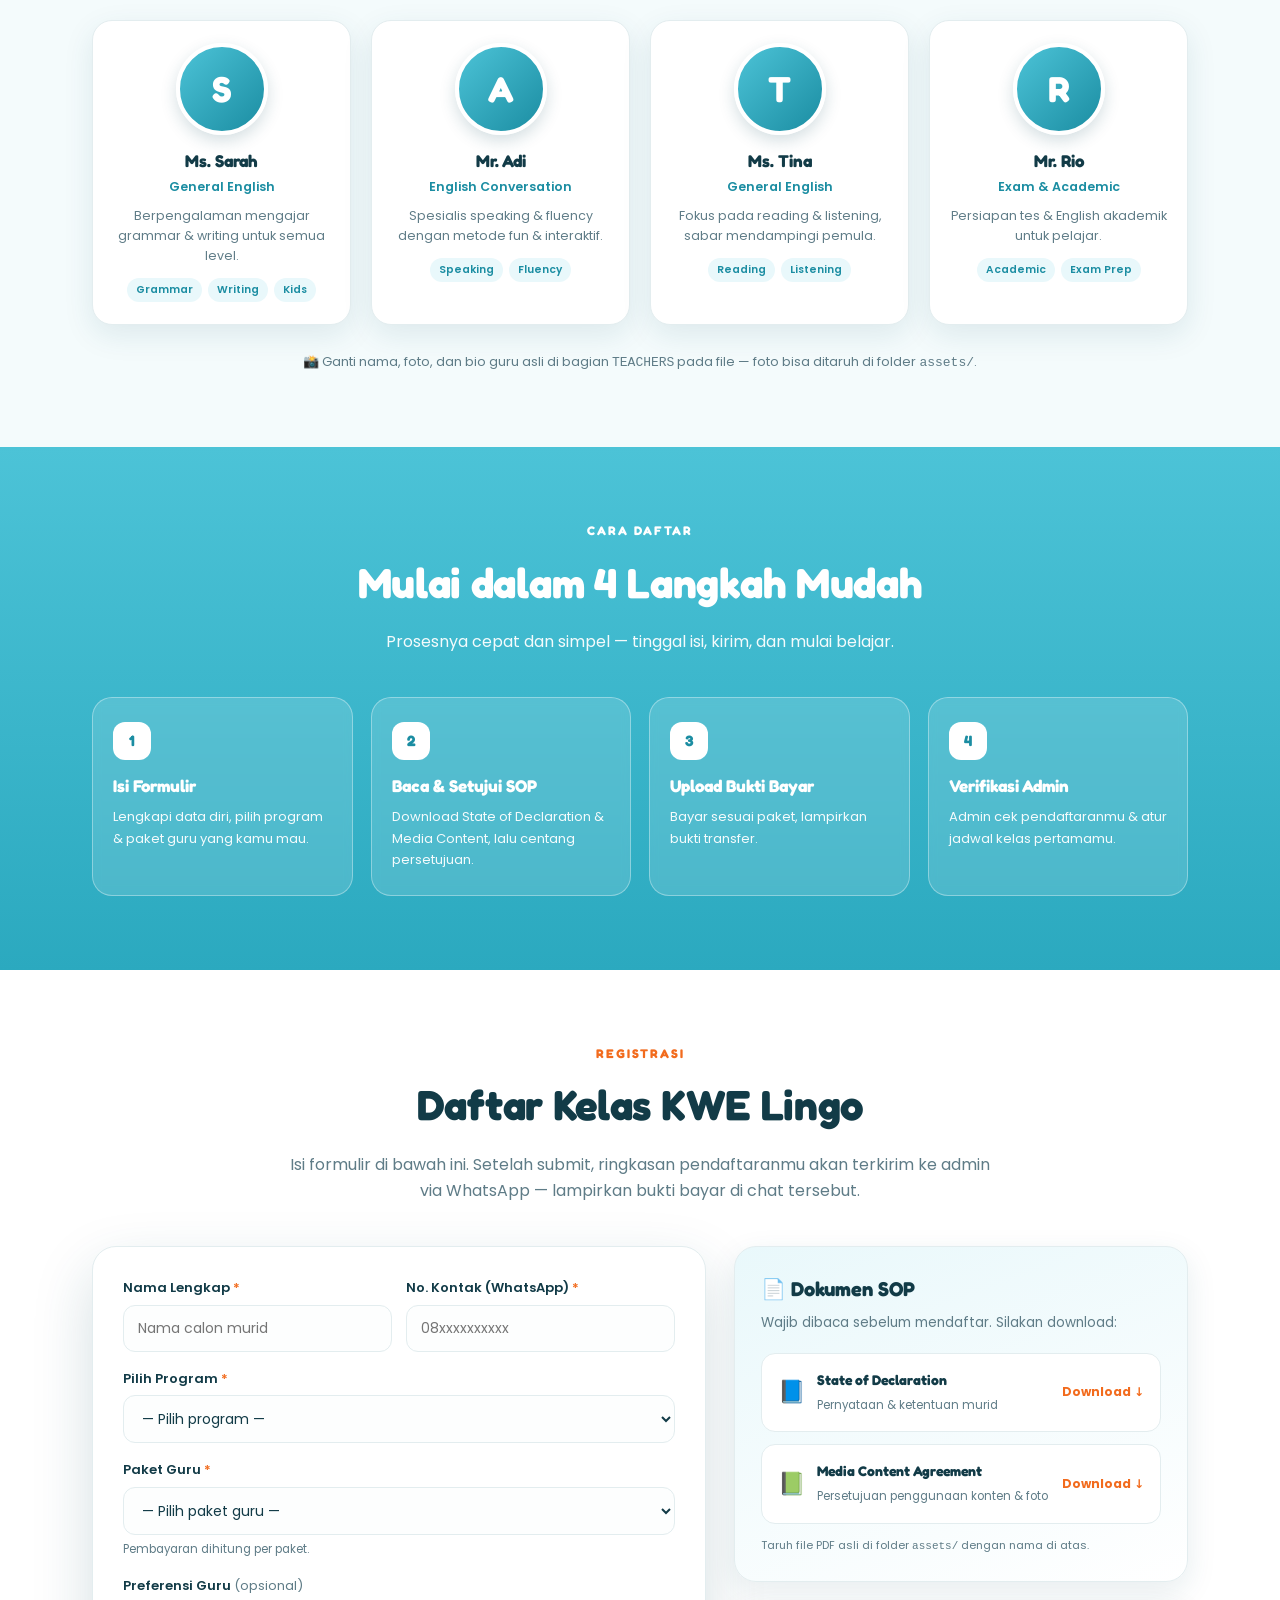
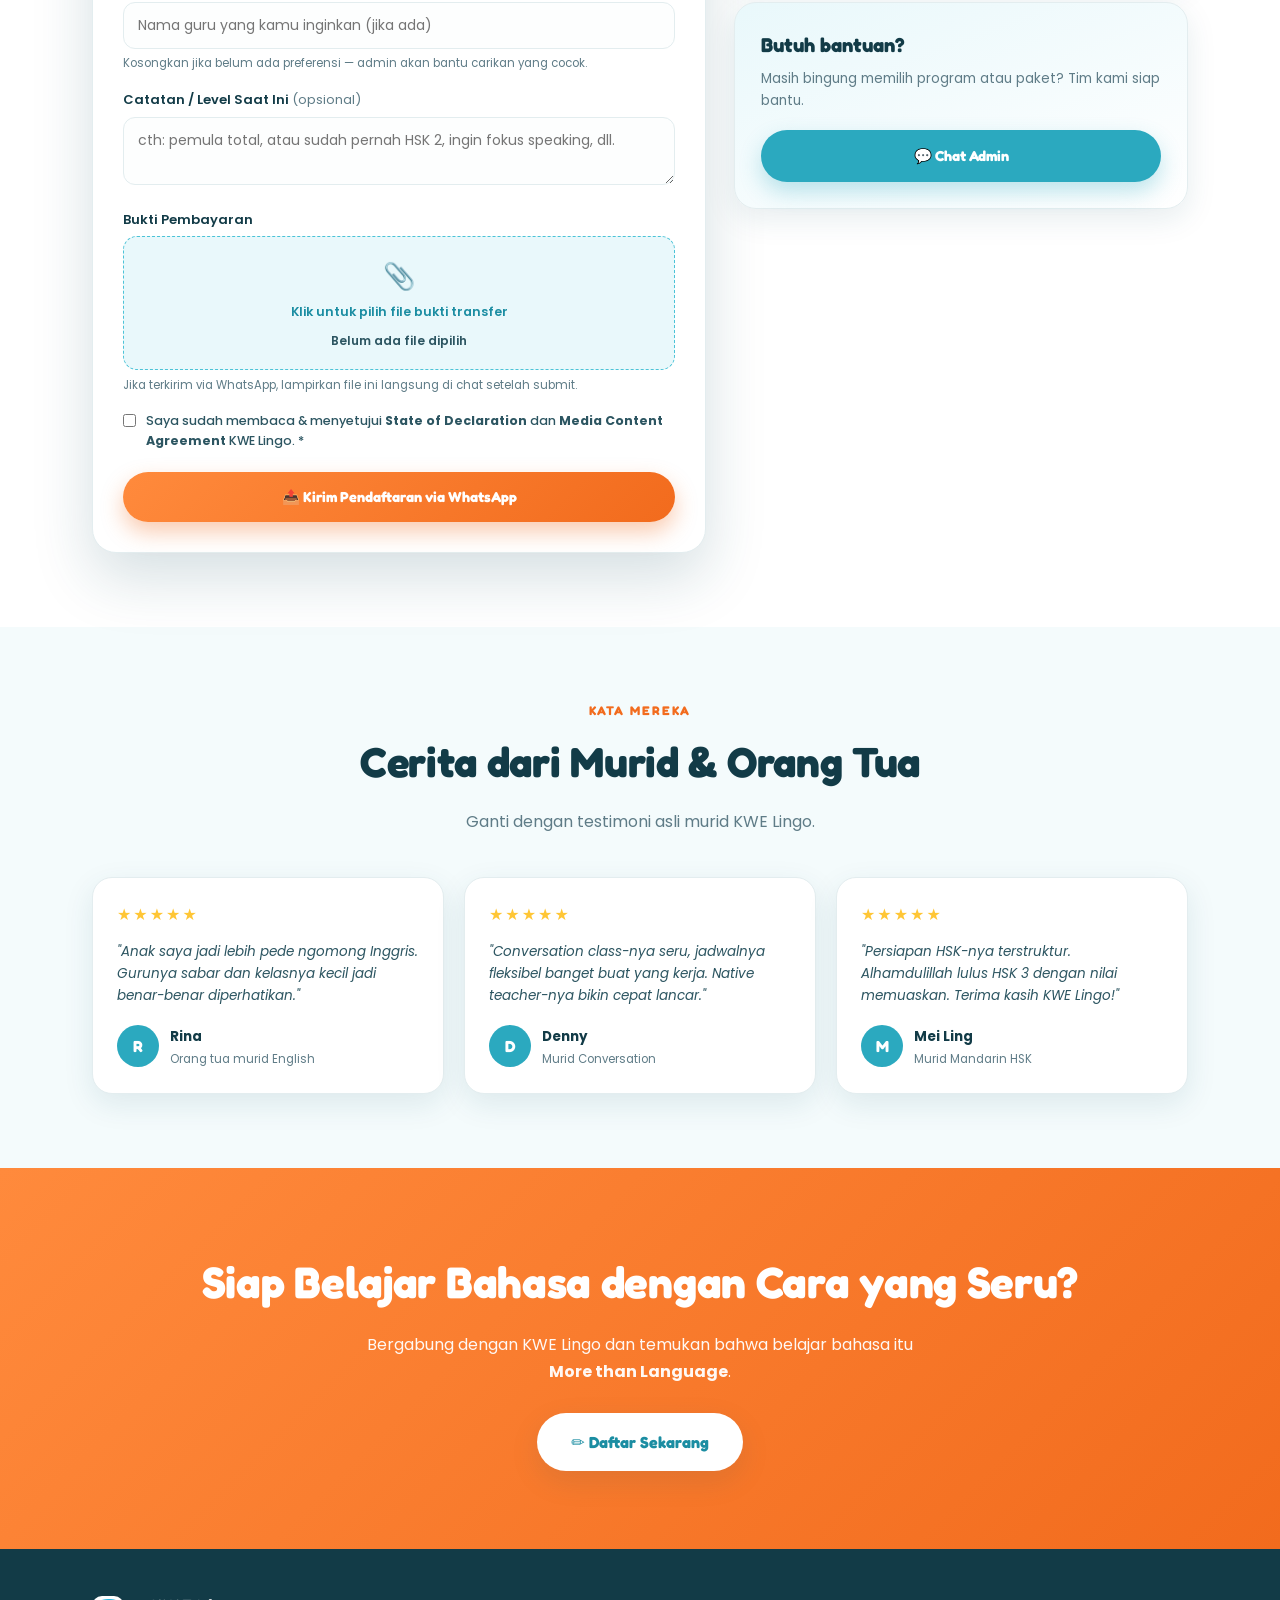
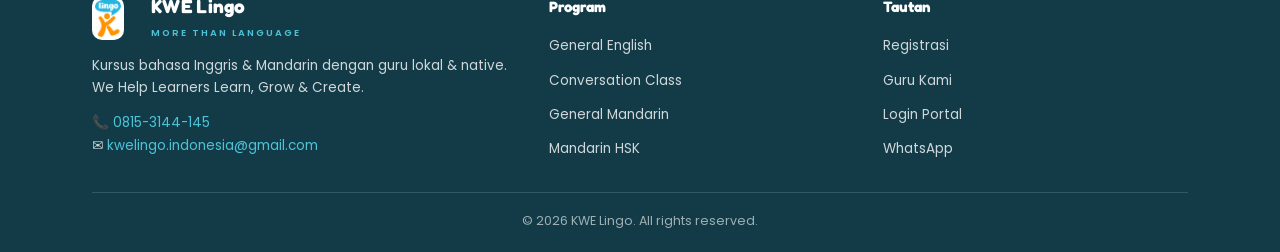
==== commit da3bd714: "Add files via upload" ====
--- a/index.html
+++ b/index.html
@@ -574,6 +574,7 @@
       <div>
         <div class="brand" style="margin-bottom:14px"><span class="logo" id="logoSlotFoot" style="width:44px;height:44px"></span><div><b style="font-family:var(--disp);font-size:19px">KWE Lingo</b><small style="letter-spacing:2px;text-transform:uppercase;font-size:9.5px">More than Language</small></div></div>
         <p>Kursus bahasa Inggris &amp; Mandarin dengan guru lokal &amp; native. We Help Learners Learn, Grow &amp; Create.</p>
+        <p style="margin-top:12px">📞 <a href="https://wa.me/628153144145" target="_blank" rel="noopener" style="color:var(--sky)">0815-3144-145</a><br>✉️ <a href="mailto:kwelingo.indonesia@gmail.com" style="color:var(--sky)">kwelingo.indonesia@gmail.com</a></p>
       </div>
       <div>
         <h5>Program</h5>
@@ -602,7 +603,7 @@
 
 <script>
 /* ============ CONFIG — ganti sesuai data asli KWE Lingo ============ */
-const WA_NUMBER = "6287855888747"; // TODO: ganti dgn nomor WhatsApp admin KWE Lingo (format 62...)
+const WA_NUMBER = "628153144145"; // WhatsApp admin KWE Lingo (0815-3144-145)
 
 /* ============ Logo mark (SVG) — figur lompat dalam kotak ============ */
 function logoMark(px){
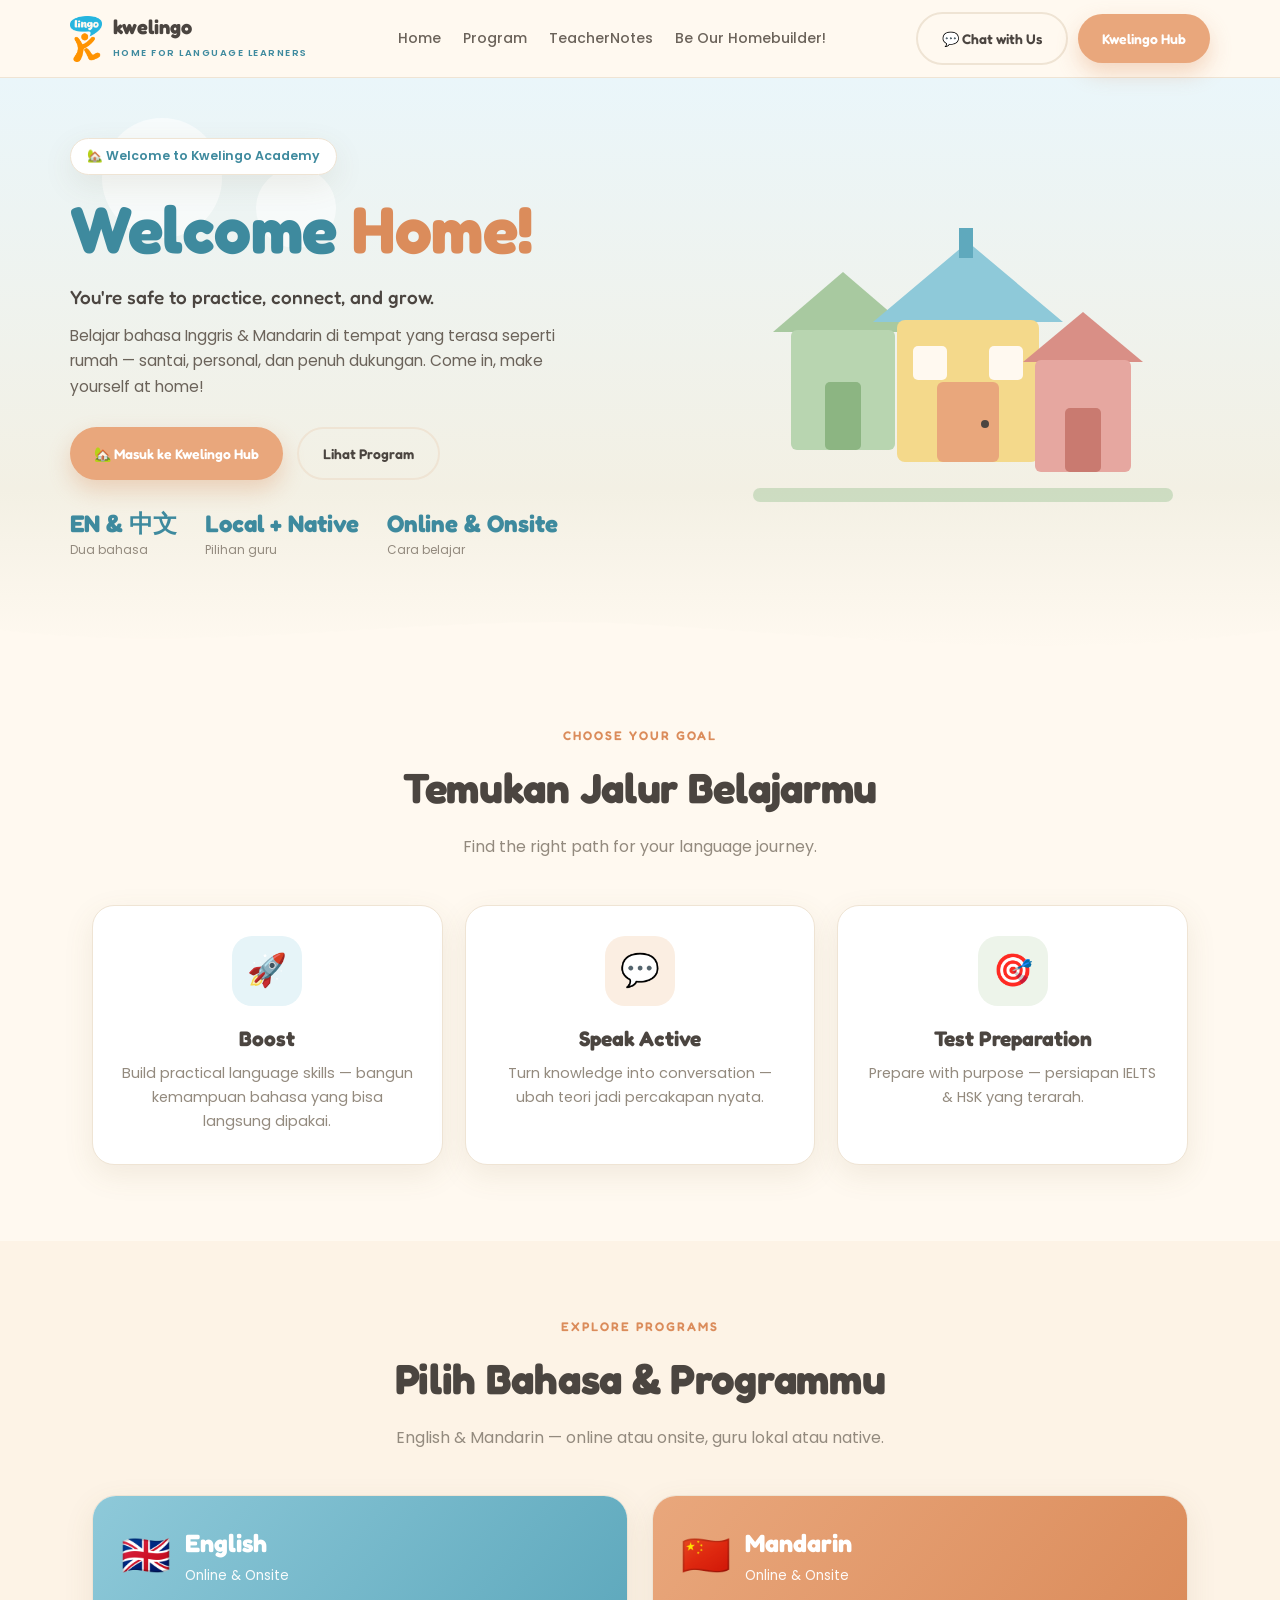
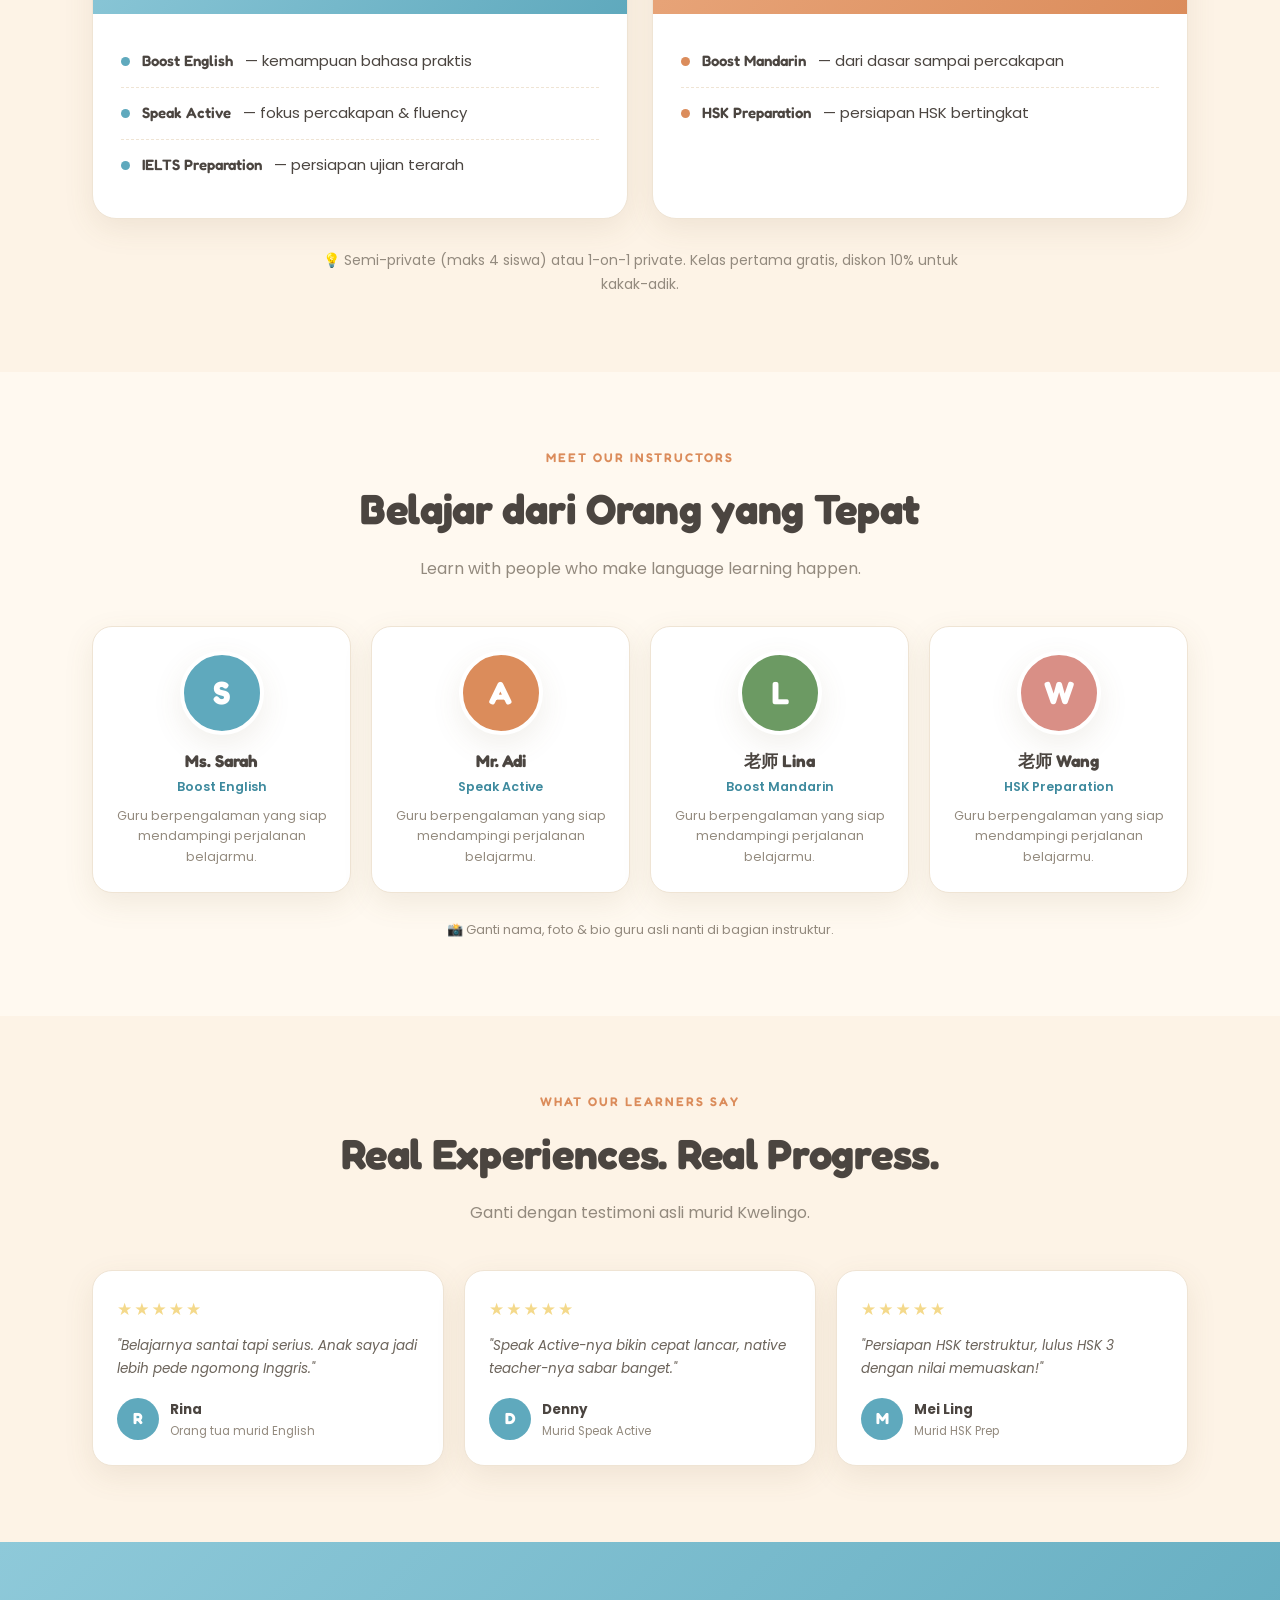
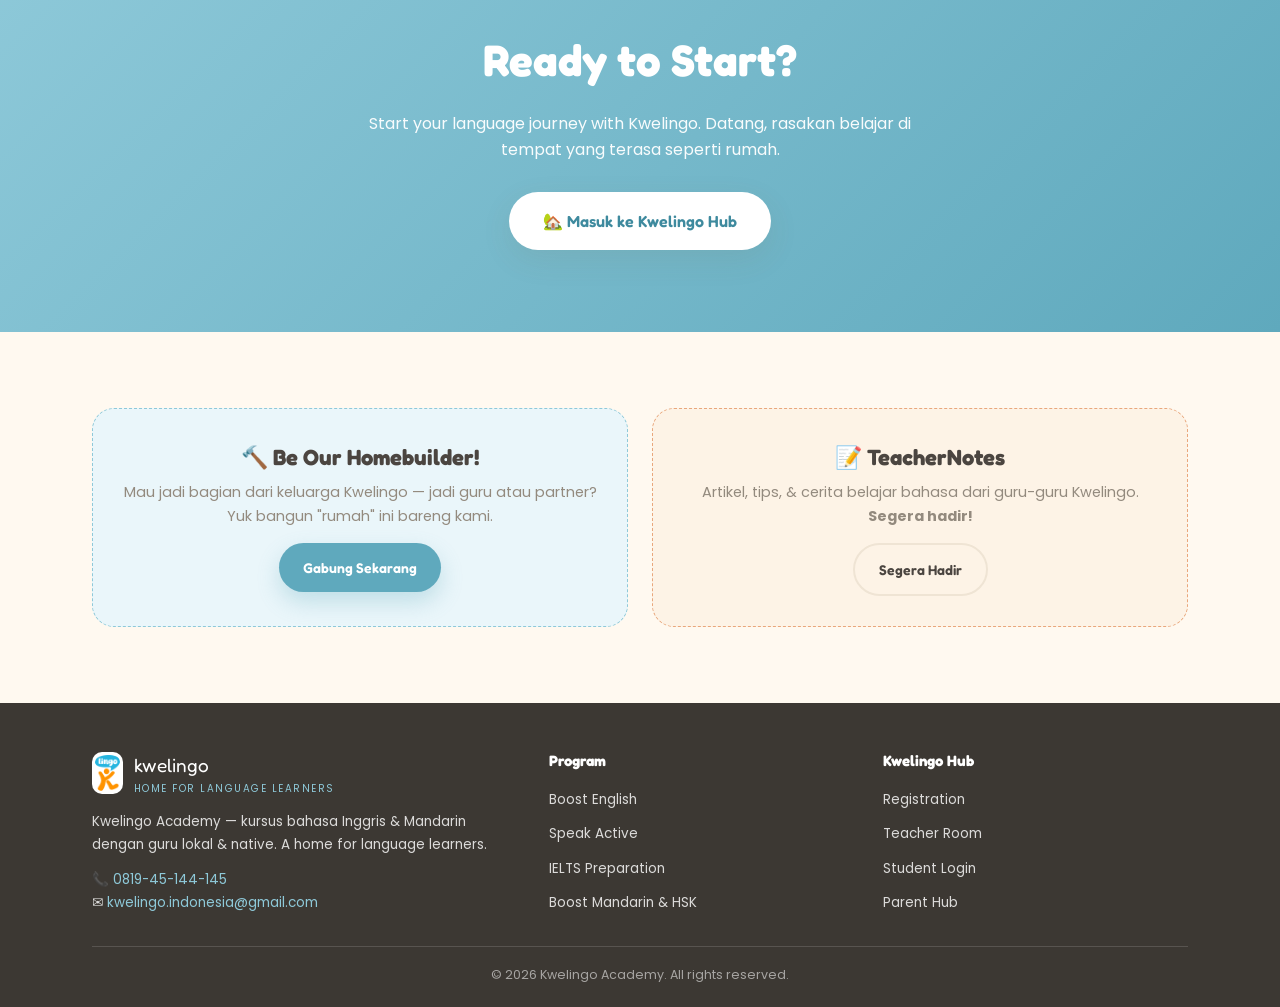
==== commit a31efd77: "Add files via upload" ====
--- a/index.html
+++ b/index.html
@@ -3,252 +3,182 @@
 <head>
 <meta charset="UTF-8">
 <meta name="viewport" content="width=device-width, initial-scale=1.0">
-<title>KWE Lingo — More than Language</title>
-<meta name="description" content="KWE Lingo — kursus bahasa Inggris & Mandarin. General English, Conversation Class, dan Mandarin (HSK) dengan guru lokal & native. We Help Learners Learn, Grow & Create.">
+<title>Kwelingo — Home for Language Learners</title>
+<meta name="description" content="Kwelingo Academy — kursus bahasa Inggris & Mandarin. Boost, Speak Active, IELTS & HSK Preparation dengan guru lokal & native. A home for language learners.">
 <link rel="icon" href="assets/logo.png">
 <link rel="preconnect" href="https://fonts.googleapis.com">
 <link rel="preconnect" href="https://fonts.gstatic.com" crossorigin>
-<link href="https://fonts.googleapis.com/css2?family=Fredoka:wght@400;500;600;700&family=Poppins:wght@400;500;600;700;800&display=swap" rel="stylesheet">
+<link href="https://fonts.googleapis.com/css2?family=Fredoka:wght@400;500;600;700&family=Poppins:wght@400;500;600;700&display=swap" rel="stylesheet">
 <style>
 :root{
-  /* KWE Lingo brand palette (from screenshot) */
-  --sky:#4CC3D7;--sky-deep:#2BA9BF;--sky-dark:#1B8DA2;--sky-soft:#E9F8FB;--sky-mist:#D3F1F6;
-  --orange:#FF8A3C;--orange-deep:#F26B1D;--yellow:#FFC635;--yellow-soft:#FFE9A6;
-  --cream:#FFF8EE;--ink:#123B47;--ink-soft:#2C5561;--muted:#5F7C87;
-  --line:#e3edef;--bg:#f4fbfc;--card:#fff;
-  --shadow:0 10px 30px rgba(20,80,95,.10);--shadow-lg:0 24px 60px rgba(20,80,95,.18);
+  /* Kwelingo — warm "home" palette (revisi) */
+  --bg:#FFF9F0;           /* warm creamy white */
+  --cream:#FDF3E6;        /* soft cream panel */
+  --ink:#4B4540;          /* soft dark brown */
+  --ink-soft:#6B635A;
+  --muted:#938A7E;
+  --brand:#8EC9D9;        /* warm blue */
+  --brand-deep:#5FA9BD;
+  --brand-dark:#3E8A9E;
+  --cta:#E9A77C;          /* terracotta */
+  --cta-deep:#DB8C5B;
+  --sage:#A8C9A0;
+  --yellow:#F4D98B;
+  --coral:#D98F86;
+  --card:#ffffff;
+  --line:#EFE4D4;
+  --shadow:0 10px 30px rgba(120,95,60,.10);
+  --shadow-lg:0 22px 55px rgba(120,95,60,.16);
   --disp:'Fredoka',system-ui,sans-serif;
 }
 *{box-sizing:border-box;margin:0;padding:0}
-body{font-family:'Poppins',system-ui,sans-serif;color:var(--ink);background:var(--card);line-height:1.65;overflow-x:hidden}
+body{font-family:'Poppins',system-ui,sans-serif;color:var(--ink);background:var(--bg);line-height:1.65;overflow-x:hidden}
 a{text-decoration:none;color:inherit}
 img{max-width:100%;display:block}
 .wrap{max-width:1140px;margin:0 auto;padding:0 22px}
-.btn{display:inline-flex;align-items:center;gap:8px;padding:14px 28px;border-radius:999px;font-weight:700;font-size:14.5px;cursor:pointer;border:none;transition:.2s;font-family:var(--disp)}
+.btn{display:inline-flex;align-items:center;gap:8px;padding:13px 24px;border-radius:999px;font-weight:600;font-size:14px;cursor:pointer;border:none;transition:.2s;font-family:var(--disp);white-space:nowrap}
+.nav-links a.only-mobile{display:none}
 .btn:active{transform:translateY(1px)}
-.btn-orange{background:linear-gradient(135deg,var(--orange),var(--orange-deep));color:#fff;box-shadow:0 10px 22px rgba(242,107,29,.35)}
-.btn-orange:hover{filter:brightness(1.04);transform:translateY(-2px)}
-.btn-sky{background:var(--sky-deep);color:#fff;box-shadow:0 10px 22px rgba(43,169,191,.30)}
-.btn-sky:hover{background:var(--sky-dark);transform:translateY(-2px)}
-.btn-white{background:#fff;color:var(--sky-dark);box-shadow:var(--shadow)}
+.btn-cta{background:var(--cta);color:#fff;box-shadow:0 10px 22px rgba(219,140,91,.32)}
+.btn-cta:hover{background:var(--cta-deep);transform:translateY(-2px)}
+.btn-brand{background:var(--brand-deep);color:#fff;box-shadow:0 10px 22px rgba(95,169,189,.3)}
+.btn-brand:hover{background:var(--brand-dark);transform:translateY(-2px)}
+.btn-white{background:#fff;color:var(--brand-dark);box-shadow:var(--shadow)}
 .btn-white:hover{transform:translateY(-2px)}
-.btn-outline{background:transparent;color:#fff;border:2px solid rgba(255,255,255,.85)}
-.btn-outline:hover{background:#fff;color:var(--sky-dark)}
-.btn-outline-sky{background:#fff;color:var(--sky-dark);border:2px solid var(--sky)}
-.btn-outline-sky:hover{background:var(--sky);color:#fff}
-.sec{padding:74px 0}
-.sec-alt{background:var(--bg)}
-.sec-sky{background:linear-gradient(180deg,var(--sky) 0%,var(--sky-deep) 100%)}
-.eyebrow{color:var(--orange-deep);font-weight:700;letter-spacing:2px;text-transform:uppercase;font-size:12.5px;text-align:center;font-family:var(--disp)}
+.btn-ghost{background:transparent;color:var(--ink);border:2px solid var(--line)}
+.btn-ghost:hover{border-color:var(--brand);color:var(--brand-dark)}
+.sec{padding:76px 0}
+.sec-cream{background:var(--cream)}
+.eyebrow{color:var(--cta-deep);font-weight:600;letter-spacing:2px;text-transform:uppercase;font-size:12.5px;text-align:center;font-family:var(--disp)}
 h2.title{font-family:var(--disp);font-size:clamp(28px,4.4vw,42px);font-weight:700;color:var(--ink);text-align:center;margin:6px 0 12px;letter-spacing:-.3px}
-.sec-sky h2.title,.sec-sky .eyebrow{color:#fff}
-.subtitle{color:var(--muted);text-align:center;max-width:720px;margin:0 auto 42px;font-size:16px}
-.sec-sky .subtitle{color:rgba(255,255,255,.94)}
+.subtitle{color:var(--muted);text-align:center;max-width:680px;margin:0 auto 44px;font-size:16px}
 .grid{display:grid;gap:22px}
 
-/* sticker helper */
-.sticker{display:inline-block;background:var(--yellow);color:var(--ink);padding:2px 16px;border-radius:14px;transform:rotate(-2deg);box-shadow:4px 5px 0 rgba(18,59,71,.12)}
-
 /* ===== Header ===== */
-header{position:sticky;top:0;z-index:100;background:rgba(255,255,255,.95);backdrop-filter:blur(10px);border-bottom:1px solid var(--line)}
+header{position:sticky;top:0;z-index:100;background:rgba(255,249,240,.92);backdrop-filter:blur(10px);border-bottom:1px solid var(--line)}
 .nav{display:flex;align-items:center;justify-content:space-between;padding:12px 0;gap:14px}
 .brand{display:flex;align-items:center;gap:11px}
-.brand .logo{width:48px;height:48px;flex:0 0 48px;transition:transform .4s cubic-bezier(.34,1.56,.64,1)}
-.brand:hover .logo{transform:scale(1.08) rotate(-4deg)}
-.brand b{font-family:var(--disp);color:var(--ink);font-weight:700;font-size:20px;line-height:1;letter-spacing:.3px}
-.brand small{display:block;color:var(--sky-dark);font-size:9.5px;letter-spacing:2px;text-transform:uppercase;margin-top:3px;font-weight:600}
-.nav-links{display:flex;align-items:center;gap:26px}
-.nav-links a{font-weight:600;font-size:14px;color:var(--ink-soft);transition:.15s}
-.nav-links a:hover{color:var(--sky-dark)}
+.brand img{height:46px;width:auto}
+.brand .bt{font-family:var(--disp);color:var(--ink);font-weight:700;font-size:20px;line-height:1}
+.brand .bs{display:block;color:var(--brand-dark);font-size:9.5px;letter-spacing:1.5px;text-transform:uppercase;margin-top:3px;font-weight:600}
+.nav-links{display:flex;align-items:center;gap:22px}
+.nav-links a{font-weight:500;font-size:14px;color:var(--ink-soft);transition:.15s}
+.nav-links a:hover{color:var(--brand-dark)}
+.nav-links a.hub{font-weight:700;color:var(--brand-dark)}
 .nav-actions{display:flex;align-items:center;gap:10px}
 .hamburger{display:none;background:none;border:none;font-size:24px;cursor:pointer;color:var(--ink)}
-@media(max-width:920px){
-  .nav-links{position:fixed;inset:0 0 0 auto;width:min(80vw,300px);flex-direction:column;align-items:flex-start;background:#fff;padding:80px 28px;gap:22px;transform:translateX(100%);transition:.3s;box-shadow:var(--shadow-lg);z-index:130}
+@media(max-width:980px){
+  .nav-links{position:fixed;inset:0 0 0 auto;width:min(82vw,310px);flex-direction:column;align-items:flex-start;background:#fff;padding:84px 28px;gap:22px;transform:translateX(100%);transition:.3s;box-shadow:var(--shadow-lg);z-index:130}
   .nav-links.open{transform:translateX(0)}
-  .nav-links a{font-size:17px}
+  .nav-links a{font-size:16px}
+  .nav-links a.only-mobile{display:block}
   .hamburger{display:block;z-index:140}
-  .nav-actions .btn:not(.reg-btn){display:none}
+  .nav-actions .btn:not(.chat-btn){display:none}
 }
 
 /* ===== Hero ===== */
-.hero{position:relative;background:linear-gradient(175deg,var(--sky) 0%,var(--sky-deep) 78%,#238ea3 100%);overflow:hidden}
-.hero .blob{position:absolute;border-radius:50%;filter:blur(2px);opacity:.35}
-.hero .b1{width:280px;height:280px;background:#8fe0ee;top:-70px;right:-40px}
-.hero .b2{width:200px;height:200px;background:#2a95ab;bottom:-60px;left:-40px;opacity:.4}
-.hero-inner{position:relative;z-index:2;display:grid;grid-template-columns:1.15fr .85fr;gap:36px;align-items:center;padding:64px 0 78px}
-.hero-badge{display:inline-flex;align-items:center;gap:8px;background:rgba(255,255,255,.18);border:1.5px solid rgba(255,255,255,.5);color:#fff;font-weight:600;font-size:12.5px;padding:7px 16px;border-radius:999px;margin-bottom:20px;backdrop-filter:blur(4px)}
-.hero h1{font-family:var(--disp);font-weight:700;color:#fff;line-height:1.02;letter-spacing:-1px;font-size:clamp(40px,7vw,74px);text-shadow:0 4px 0 rgba(18,59,71,.10)}
-.hero h1 .more{color:#fff}
-.hero h1 .than{background:var(--yellow);color:var(--ink);padding:0 18px;border-radius:16px;display:inline-block;transform:rotate(-3deg);box-shadow:5px 6px 0 rgba(18,59,71,.15);margin:6px 4px}
-.hero h1 .language{color:#fff;position:relative;text-shadow:0 4px 0 rgba(242,107,29,.28)}
-.hero .lead{color:rgba(255,255,255,.96);font-size:clamp(16px,2.4vw,20px);font-weight:500;margin:20px 0 6px;font-family:var(--disp)}
-.hero p.desc{color:rgba(255,255,255,.9);font-size:15.5px;max-width:520px;margin-top:12px}
-.hero .cta{display:flex;gap:14px;flex-wrap:wrap;margin-top:30px}
-.hero-stats{display:flex;gap:26px;margin-top:34px;flex-wrap:wrap}
-.hero-stats .s b{font-family:var(--disp);display:block;font-size:26px;color:#fff;line-height:1}
-.hero-stats .s span{font-size:12px;color:rgba(255,255,255,.85)}
-.hero-art{position:relative;display:flex;align-items:center;justify-content:center}
-.hero-art .ring{position:absolute;width:340px;height:340px;border:3px dashed rgba(255,255,255,.45);border-radius:50%;animation:spin 26s linear infinite}
-@keyframes spin{to{transform:rotate(360deg)}}
-.hero-art .mascot{position:relative;z-index:2;width:300px;filter:drop-shadow(0 20px 30px rgba(18,59,71,.28))}
-.float-chip{position:absolute;z-index:3;background:#fff;border-radius:16px;padding:9px 15px;font-family:var(--disp);font-weight:600;font-size:13px;color:var(--ink);box-shadow:var(--shadow-lg);display:flex;align-items:center;gap:8px}
-.float-chip.c1{top:22px;left:-6px;color:var(--sky-dark)}
-.float-chip.c2{bottom:60px;right:-10px;color:var(--orange-deep)}
-.float-chip.c3{bottom:-6px;left:40px;color:#c48a00}
-.wave{display:block;width:100%;height:auto;margin-bottom:-6px}
+.hero{position:relative;overflow:hidden;background:linear-gradient(180deg,#EAF6FA 0%,#F3F0E4 72%,var(--bg) 100%)}
+.hero .cloud{position:absolute;background:#fff;border-radius:50%;opacity:.6}
+.hero .c1{width:120px;height:120px;top:40px;left:8%}
+.hero .c2{width:80px;height:80px;top:90px;left:20%}
+.hero-inner{position:relative;z-index:3;display:grid;grid-template-columns:1.1fr .9fr;gap:40px;align-items:center;padding:60px 0 40px}
+.hero-badge{display:inline-flex;align-items:center;gap:8px;background:#fff;border:1.5px solid var(--line);color:var(--brand-dark);font-weight:600;font-size:12.5px;padding:7px 16px;border-radius:999px;margin-bottom:20px;box-shadow:var(--shadow)}
+.hero h1{font-family:var(--disp);font-weight:700;color:var(--brand-dark);line-height:1.04;letter-spacing:-.5px;font-size:clamp(40px,6.5vw,66px)}
+.hero h1 .hl{color:var(--cta-deep)}
+.hero p.lead{color:var(--ink);font-size:clamp(16px,2.2vw,19px);font-weight:500;margin:18px 0 6px;font-family:var(--disp)}
+.hero p.desc{color:var(--ink-soft);font-size:15.5px;max-width:500px;margin-top:10px}
+.hero .cta{display:flex;gap:14px;flex-wrap:wrap;margin-top:28px}
+.hero-stats{display:flex;gap:28px;margin-top:32px;flex-wrap:wrap}
+.hero-stats .s b{font-family:var(--disp);display:block;font-size:24px;color:var(--brand-dark);line-height:1}
+.hero-stats .s span{font-size:12px;color:var(--muted)}
+.hero-art{position:relative;display:flex;align-items:flex-end;justify-content:center;min-height:320px}
+/* houses */
+.houses{position:relative;width:100%;max-width:420px}
+.house{position:absolute;bottom:0}
+.hwave-houses{display:block;width:100%;margin-bottom:-6px}
 @media(max-width:900px){
-  .hero-inner{grid-template-columns:1fr;text-align:center;padding:48px 0 60px;gap:14px}
-  .hero p.desc{margin:12px auto 0}.hero .cta{justify-content:center}.hero-stats{justify-content:center}
-  .hero-art{margin-top:20px}.hero-art .mascot{width:220px}.hero-art .ring{width:250px;height:250px}
-  .hero-badge{margin-bottom:14px}
+  .hero-inner{grid-template-columns:1fr;text-align:center;padding:44px 0 20px;gap:10px}
+  .hero p.desc{margin:10px auto 0}.hero .cta{justify-content:center}.hero-stats{justify-content:center}
+  .hero-art{min-height:240px;margin-top:16px}
 }
 
-/* ===== Value strip ===== */
-.vstrip{display:grid;grid-template-columns:repeat(4,1fr);gap:16px}
-.vitem{background:#fff;border:1px solid var(--line);border-radius:18px;padding:20px 18px;text-align:center;box-shadow:var(--shadow);transition:.2s}
-.vitem:hover{transform:translateY(-4px);box-shadow:var(--shadow-lg)}
-.vitem .em{font-size:30px}
-.vitem h4{font-family:var(--disp);color:var(--ink);font-size:16px;margin:8px 0 4px}
-.vitem p{color:var(--muted);font-size:13px}
-@media(max-width:820px){.vstrip{grid-template-columns:1fr 1fr}}
-@media(max-width:480px){.vstrip{grid-template-columns:1fr}}
-
-/* ===== Cards ===== */
-.card{background:var(--card);border:1px solid var(--line);border-radius:22px;padding:26px;box-shadow:var(--shadow);transition:.2s}
-.card:hover{transform:translateY(-4px);box-shadow:var(--shadow-lg)}
-
-/* Program cards */
+/* ===== Goal cards ===== */
+.goal-grid{display:grid;grid-template-columns:repeat(3,1fr);gap:22px}
+@media(max-width:820px){.goal-grid{grid-template-columns:1fr}}
+.goal{background:#fff;border:1px solid var(--line);border-radius:22px;padding:30px 26px;text-align:center;box-shadow:var(--shadow);transition:.2s;position:relative;overflow:hidden}
+.goal:hover{transform:translateY(-5px);box-shadow:var(--shadow-lg)}
+.goal .ic{width:70px;height:70px;border-radius:20px;display:flex;align-items:center;justify-content:center;font-size:32px;margin:0 auto 16px}
+.goal.g1 .ic{background:#E6F4F8;color:var(--brand-dark)}
+.goal.g2 .ic{background:#FBEEE2;color:var(--cta-deep)}
+.goal.g3 .ic{background:#EDF4EA;color:#6c9a63}
+.goal h3{font-family:var(--disp);font-size:21px;color:var(--ink);margin-bottom:6px}
+.goal p{color:var(--muted);font-size:14.5px}
+
+/* ===== Programs ===== */
 .prog-grid{display:grid;grid-template-columns:repeat(2,1fr);gap:24px}
 @media(max-width:820px){.prog-grid{grid-template-columns:1fr}}
-.pcard{position:relative;overflow:hidden;border-radius:24px;padding:0;border:1px solid var(--line);background:#fff;box-shadow:var(--shadow);transition:.2s}
+.pcard{border-radius:24px;overflow:hidden;border:1px solid var(--line);background:#fff;box-shadow:var(--shadow);transition:.2s}
 .pcard:hover{transform:translateY(-5px);box-shadow:var(--shadow-lg)}
-.pcard .phead{padding:24px 26px 20px;color:#fff;position:relative}
-.pcard.en .phead{background:linear-gradient(130deg,var(--sky),var(--sky-dark))}
-.pcard.zh .phead{background:linear-gradient(130deg,var(--orange),var(--orange-deep))}
-.pcard .phead .flag{font-size:34px}
-.pcard .phead h3{font-family:var(--disp);font-size:24px;margin-top:6px}
-.pcard .phead p{font-size:13.5px;opacity:.95;margin-top:2px}
-.pcard .pbody{padding:22px 26px 26px}
-.sub-prog{border:1.5px solid var(--line);border-radius:16px;padding:16px 18px;margin-bottom:14px;transition:.15s}
-.sub-prog:hover{border-color:var(--sky);background:var(--sky-soft)}
-.sub-prog .top{display:flex;justify-content:space-between;align-items:baseline;gap:10px}
-.sub-prog h4{font-family:var(--disp);font-size:17px;color:var(--ink)}
-.sub-prog .freq{font-size:11.5px;font-weight:700;color:var(--sky-dark);background:var(--sky-soft);padding:3px 10px;border-radius:999px;white-space:nowrap}
-.pcard.zh .sub-prog:hover{border-color:var(--orange)}
-.pcard.zh .sub-prog .freq{color:var(--orange-deep);background:#fff2e6}
-.sub-prog p{color:var(--muted);font-size:13px;margin-top:6px}
-.price{font-family:var(--disp);font-weight:700;font-size:20px;color:var(--ink);margin-top:10px}
-.price small{font-size:12px;color:var(--muted);font-weight:400}
-.tag-note{display:inline-block;background:var(--yellow-soft);color:#8a6400;font-size:11px;font-weight:700;padding:3px 10px;border-radius:8px;margin-top:8px}
-
-/* teacher package toggle */
-.pkg-grid{display:grid;grid-template-columns:1fr 1fr;gap:20px;max-width:760px;margin:0 auto}
-@media(max-width:640px){.pkg-grid{grid-template-columns:1fr}}
-.pkg{border-radius:22px;padding:26px;text-align:center;border:2px solid var(--line);background:#fff;box-shadow:var(--shadow);transition:.2s}
-.pkg:hover{transform:translateY(-4px);box-shadow:var(--shadow-lg)}
-.pkg.native{border-color:var(--orange);background:linear-gradient(180deg,#fff,#fff7f0)}
-.pkg .badge{font-family:var(--disp);font-size:12px;font-weight:700;padding:5px 14px;border-radius:999px;display:inline-block;margin-bottom:10px}
-.pkg.local .badge{background:var(--sky-soft);color:var(--sky-dark)}
-.pkg.native .badge{background:#fff2e6;color:var(--orange-deep)}
-.pkg h3{font-family:var(--disp);font-size:22px;color:var(--ink)}
-.pkg .pk-price{font-family:var(--disp);font-size:28px;color:var(--ink);margin:8px 0 2px}
-.pkg .pk-price small{font-size:13px;color:var(--muted);font-weight:400}
-.pkg ul{list-style:none;text-align:left;margin-top:16px;display:flex;flex-direction:column;gap:9px}
-.pkg li{font-size:13.5px;color:var(--ink-soft);display:flex;gap:9px;align-items:flex-start}
-.pkg li::before{content:"✓";color:var(--sky-dark);font-weight:800}
-.pkg.native li::before{color:var(--orange-deep)}
-
-/* Teachers */
-.tea-tabs{display:flex;gap:10px;justify-content:center;flex-wrap:wrap;margin-bottom:30px}
-.tea-tab{font-family:var(--disp);font-weight:600;font-size:14px;padding:10px 22px;border-radius:999px;border:2px solid var(--line);background:#fff;color:var(--ink-soft);cursor:pointer;transition:.15s}
-.tea-tab.on{background:var(--sky-deep);color:#fff;border-color:var(--sky-deep)}
+.pcard .ph{padding:26px 28px;color:#fff;display:flex;align-items:center;gap:14px}
+.pcard.en .ph{background:linear-gradient(130deg,var(--brand),var(--brand-deep))}
+.pcard.zh .ph{background:linear-gradient(130deg,var(--cta),var(--cta-deep))}
+.pcard .ph .flag{font-size:40px}
+.pcard .ph h3{font-family:var(--disp);font-size:25px}
+.pcard .ph p{font-size:13.5px;opacity:.95}
+.pcard .pb{padding:22px 28px 28px}
+.pline{display:flex;align-items:center;gap:12px;padding:13px 0;border-bottom:1px dashed var(--line);font-size:15px;color:var(--ink)}
+.pcard .pb .pline:last-child{border-bottom:none}
+.pline .dot{width:9px;height:9px;border-radius:50%;flex:0 0 9px}
+.pcard.en .dot{background:var(--brand-deep)}.pcard.zh .dot{background:var(--cta-deep)}
+.pline b{font-family:var(--disp);font-weight:600}
+
+/* ===== Instructors ===== */
 .tgrid{display:grid;grid-template-columns:repeat(4,1fr);gap:20px}
 @media(max-width:900px){.tgrid{grid-template-columns:1fr 1fr}}
 @media(max-width:520px){.tgrid{grid-template-columns:1fr}}
-.tcard{background:#fff;border:1px solid var(--line);border-radius:20px;padding:22px 18px;text-align:center;box-shadow:var(--shadow);transition:.2s}
+.tcard{background:#fff;border:1px solid var(--line);border-radius:20px;padding:24px 18px;text-align:center;box-shadow:var(--shadow);transition:.2s}
 .tcard:hover{transform:translateY(-4px);box-shadow:var(--shadow-lg)}
-.tcard .ava{width:92px;height:92px;border-radius:50%;margin:0 auto 12px;display:flex;align-items:center;justify-content:center;font-family:var(--disp);font-size:36px;font-weight:700;color:#fff;background:linear-gradient(135deg,var(--sky),var(--sky-dark));border:4px solid #fff;box-shadow:0 6px 16px rgba(20,80,95,.18)}
-.tcard.o .ava{background:linear-gradient(135deg,var(--orange),var(--orange-deep))}
+.tcard .ava{width:84px;height:84px;border-radius:50%;margin:0 auto 12px;display:flex;align-items:center;justify-content:center;font-family:var(--disp);font-size:32px;font-weight:700;color:#fff;border:4px solid #fff;box-shadow:var(--shadow)}
 .tcard h4{font-family:var(--disp);font-size:17px;color:var(--ink)}
-.tcard .role{color:var(--sky-dark);font-size:12.5px;font-weight:600;margin-top:2px}
-.tcard.o .role{color:var(--orange-deep)}
-.tcard p{color:var(--muted);font-size:12.5px;margin-top:9px;line-height:1.6}
-.tcard .chips{display:flex;flex-wrap:wrap;gap:6px;justify-content:center;margin-top:12px}
-.tcard .chips span{font-size:10.5px;font-weight:600;background:var(--sky-soft);color:var(--sky-dark);padding:3px 9px;border-radius:999px}
-.tcard.o .chips span{background:#fff2e6;color:var(--orange-deep)}
-
-/* Steps */
-.steps{display:grid;grid-template-columns:repeat(4,1fr);gap:18px;counter-reset:st}
-@media(max-width:820px){.steps{grid-template-columns:1fr 1fr}}
-@media(max-width:480px){.steps{grid-template-columns:1fr}}
-.step{background:rgba(255,255,255,.14);border:1.5px solid rgba(255,255,255,.35);border-radius:20px;padding:24px 20px;color:#fff;position:relative;backdrop-filter:blur(4px)}
-.step .n{font-family:var(--disp);font-size:15px;font-weight:700;width:38px;height:38px;border-radius:12px;background:#fff;color:var(--sky-dark);display:flex;align-items:center;justify-content:center;margin-bottom:12px}
-.step h4{font-family:var(--disp);font-size:17px;margin-bottom:6px}
-.step p{font-size:13px;opacity:.94}
-
-/* Registration form */
-.reg-grid{display:grid;grid-template-columns:1.15fr .85fr;gap:28px;align-items:start}
-@media(max-width:900px){.reg-grid{grid-template-columns:1fr}}
-.form-card{background:#fff;border:1px solid var(--line);border-radius:24px;padding:30px;box-shadow:var(--shadow-lg)}
-.field{margin-bottom:16px}
-.field label{display:block;font-weight:600;font-size:13px;color:var(--ink);margin-bottom:6px}
-.field .req{color:var(--orange-deep)}
-.field input,.field select,.field textarea{width:100%;padding:12px 14px;border:1.5px solid var(--line);border-radius:12px;font-family:inherit;font-size:14px;color:var(--ink);background:#fdfefe;transition:.15s}
-.field input:focus,.field select:focus,.field textarea:focus{outline:none;border-color:var(--sky);box-shadow:0 0 0 3px rgba(76,195,215,.18)}
-.field .hint{font-size:11.5px;color:var(--muted);margin-top:5px}
-.field-row{display:grid;grid-template-columns:1fr 1fr;gap:14px}
-@media(max-width:560px){.field-row{grid-template-columns:1fr}}
-.file-drop{border:1.8px dashed var(--sky);border-radius:14px;padding:18px;text-align:center;background:var(--sky-soft);cursor:pointer;transition:.15s}
-.file-drop:hover{background:var(--sky-mist)}
-.file-drop .fi{font-size:26px}
-.file-drop p{font-size:12.5px;color:var(--sky-dark);font-weight:600;margin-top:4px}
-.file-name{font-size:12px;color:var(--ink-soft);margin-top:8px;font-weight:600}
-.side-card{background:linear-gradient(160deg,var(--sky-soft),#fff);border:1px solid var(--line);border-radius:22px;padding:26px;box-shadow:var(--shadow)}
-.side-card h3{font-family:var(--disp);color:var(--ink);font-size:20px;margin-bottom:6px}
-.side-card p.muted{color:var(--muted);font-size:13.5px;margin-bottom:18px}
-.sop-btn{display:flex;align-items:center;gap:12px;width:100%;background:#fff;border:1.5px solid var(--line);border-radius:14px;padding:14px 16px;text-align:left;cursor:pointer;transition:.15s;margin-bottom:12px}
-.sop-btn:hover{border-color:var(--orange);box-shadow:var(--shadow)}
-.sop-btn .di{font-size:22px}
-.sop-btn b{font-family:var(--disp);font-size:14px;color:var(--ink);display:block}
-.sop-btn small{font-size:11.5px;color:var(--muted)}
-.sop-btn .dl{margin-left:auto;color:var(--orange-deep);font-weight:700;font-size:12px}
-.checkbox-row{display:flex;gap:10px;align-items:flex-start;font-size:12.5px;color:var(--ink-soft);margin-top:6px}
-.checkbox-row input{width:auto;margin-top:3px;accent-color:var(--sky-deep)}
-
-/* Testimonials */
+.tcard .role{color:var(--brand-dark);font-size:12.5px;font-weight:600;margin-top:2px}
+.tcard p{color:var(--muted);font-size:12.5px;margin-top:8px}
+
+/* ===== Testimonials ===== */
 .testi{display:grid;grid-template-columns:repeat(3,1fr);gap:20px}
 @media(max-width:900px){.testi{grid-template-columns:1fr}}
 .qcard{background:#fff;border:1px solid var(--line);border-radius:20px;padding:24px;box-shadow:var(--shadow);display:flex;flex-direction:column}
-.qcard .stars{color:var(--yellow);font-size:16px;letter-spacing:2px}
+.qcard .stars{color:var(--yellow);font-size:17px;letter-spacing:2px}
 .qcard p{color:var(--ink-soft);font-size:13.5px;margin:12px 0 16px;font-style:italic;flex:1}
 .qcard .who{display:flex;align-items:center;gap:11px}
-.qcard .av{width:42px;height:42px;border-radius:50%;background:var(--sky-deep);color:#fff;display:flex;align-items:center;justify-content:center;font-family:var(--disp);font-weight:700;flex-shrink:0}
+.qcard .av{width:42px;height:42px;border-radius:50%;background:var(--brand-deep);color:#fff;display:flex;align-items:center;justify-content:center;font-family:var(--disp);font-weight:700;flex-shrink:0}
 .qcard .who b{font-size:13.5px;color:var(--ink)}
 .qcard .who small{display:block;color:var(--muted);font-size:11.5px}
 
-/* Final CTA */
-.final{position:relative;text-align:center;background:linear-gradient(135deg,var(--orange),var(--orange-deep));padding:78px 0;overflow:hidden}
-.final h2{font-family:var(--disp);color:#fff;font-size:clamp(28px,4.4vw,44px);letter-spacing:-.3px}
+/* ===== Final CTA ===== */
+.final{position:relative;text-align:center;background:linear-gradient(135deg,var(--brand),var(--brand-deep));padding:82px 0;overflow:hidden}
+.final h2{font-family:var(--disp);color:#fff;font-size:clamp(28px,4.4vw,44px)}
 .final p{color:rgba(255,255,255,.95);max-width:560px;margin:14px auto 28px;font-size:16px}
 
-/* footer */
-footer{background:var(--ink);color:rgba(255,255,255,.8);padding:46px 0 22px}
+/* ===== TeacherNotes teaser ===== */
+.tn{background:var(--cream);border:1px dashed var(--cta);border-radius:22px;padding:30px;text-align:center;max-width:760px;margin:0 auto}
+.tn h3{font-family:var(--disp);color:var(--ink);font-size:22px;margin-bottom:6px}
+.tn p{color:var(--muted);font-size:14.5px}
+
+/* ===== Footer ===== */
+footer{background:#3C3833;color:rgba(255,255,255,.82);padding:46px 0 22px}
 .foot-grid{display:grid;grid-template-columns:1.4fr 1fr 1fr;gap:30px;margin-bottom:30px}
 @media(max-width:720px){.foot-grid{grid-template-columns:1fr}}
-footer .brand b{color:#fff}
-footer .brand small{color:var(--sky)}
+footer .fb{font-family:var(--disp);color:#fff;font-size:19px}
+footer .fs{color:var(--brand);font-size:10px;letter-spacing:1.5px;text-transform:uppercase}
 footer p{font-size:13.5px;line-height:1.7}
 footer h5{font-family:var(--disp);color:#fff;font-size:15px;margin-bottom:12px}
 footer ul{list-style:none;display:flex;flex-direction:column;gap:8px}
 footer a{font-size:13.5px;transition:.15s}
-footer a:hover{color:var(--sky)}
-.foot-bar{border-top:1px solid rgba(255,255,255,.14);padding-top:18px;text-align:center;font-size:12.5px;color:rgba(255,255,255,.6)}
-
-/* toast */
-.toast{position:fixed;bottom:24px;left:50%;transform:translateX(-50%) translateY(20px);background:var(--ink);color:#fff;padding:14px 22px;border-radius:14px;font-size:14px;font-weight:600;box-shadow:var(--shadow-lg);opacity:0;pointer-events:none;transition:.25s;z-index:400;max-width:90vw}
-.toast.show{opacity:1;transform:translateX(-50%) translateY(0)}
-
-@media(max-width:640px){.sec{padding:52px 0}.wrap{padding:0 18px}.form-card{padding:22px}}
+footer a:hover{color:var(--brand)}
+footer a.c{color:var(--brand)}
+.foot-bar{border-top:1px solid rgba(255,255,255,.14);padding-top:18px;text-align:center;font-size:12.5px;color:rgba(255,255,255,.55)}
+
+@media(max-width:640px){.sec{padding:54px 0}.wrap{padding:0 18px}}
 </style>
 </head>
 <body>
@@ -256,314 +186,140 @@
 <!-- ===== HEADER ===== -->
 <header>
   <div class="wrap nav">
-    <a class="brand" href="index.html" aria-label="KWE Lingo">
-      <span class="logo" id="logoSlot"></span>
-      <div><b>KWE&nbsp;Lingo</b><small>More than Language</small></div>
+    <a class="brand" href="index.html" aria-label="Kwelingo">
+      <img src="assets/logo.png" alt="Kwelingo">
+      <div><span class="bt">kwelingo</span><span class="bs">Home for Language Learners</span></div>
     </a>
     <nav class="nav-links" id="navLinks">
+      <a href="#top" onclick="closeNav()">Home</a>
       <a href="#programs" onclick="closeNav()">Program</a>
-      <a href="#package" onclick="closeNav()">Paket Guru</a>
-      <a href="#teachers" onclick="closeNav()">Guru Kami</a>
-      <a href="#how" onclick="closeNav()">Cara Daftar</a>
-      <a href="#testi" onclick="closeNav()">Testimoni</a>
+      <a href="#teachernotes" onclick="closeNav()">TeacherNotes</a>
+      <a href="#homebuilder" onclick="closeNav()">Be Our Homebuilder!</a>
+      <a href="portal.html" class="hub only-mobile" onclick="closeNav()">Kwelingo Hub</a>
+      <a href="#" id="waNavMobile" class="only-mobile" onclick="closeNav()">Chat with Us</a>
     </nav>
     <div class="nav-actions">
-      <a href="portal.html" class="btn btn-outline-sky">🔐 Login</a>
-      <a href="#register" class="btn btn-orange reg-btn">Daftar Sekarang</a>
+      <a href="#" id="waChat" class="btn btn-ghost chat-btn">💬 Chat with Us</a>
+      <a href="portal.html" class="btn btn-cta">Kwelingo Hub</a>
       <button class="hamburger" onclick="toggleNav()" aria-label="Menu">☰</button>
     </div>
   </div>
 </header>
 
 <!-- ===== HERO ===== -->
-<section class="hero">
-  <span class="blob b1"></span><span class="blob b2"></span>
+<section class="hero" id="top">
+  <span class="cloud c1"></span><span class="cloud c2"></span>
   <div class="wrap hero-inner">
     <div>
-      <span class="hero-badge">🌏 English &amp; Mandarin · Lokal &amp; Native Teacher</span>
-      <h1><span class="more">More</span> <span class="than">than</span><br><span class="language">Language</span></h1>
-      <div class="lead">We Help Learners Learn, Grow &amp; Create.</div>
-      <p class="desc">Belajar bahasa Inggris &amp; Mandarin dengan cara yang seru dan personal — dari General English, Conversation Class, sampai persiapan HSK. Dibimbing guru lokal berpengalaman dan native speaker.</p>
+      <span class="hero-badge">🏡 Welcome to Kwelingo Academy</span>
+      <h1>Welcome <span class="hl">Home!</span></h1>
+      <p class="lead">You're safe to practice, connect, and grow.</p>
+      <p class="desc">Belajar bahasa Inggris &amp; Mandarin di tempat yang terasa seperti rumah — santai, personal, dan penuh dukungan. Come in, make yourself at home!</p>
       <div class="cta">
-        <a href="#register" class="btn btn-white">✏️ Daftar Sekarang</a>
-        <a href="#programs" class="btn btn-outline">Lihat Program</a>
+        <a href="portal.html" class="btn btn-cta">🏡 Masuk ke Kwelingo Hub</a>
+        <a href="#programs" class="btn btn-ghost">Lihat Program</a>
       </div>
       <div class="hero-stats">
-        <div class="s"><b>2</b><span>Bahasa: EN &amp; 中文</span></div>
-        <div class="s"><b>Local + Native</b><span>Pilihan Guru</span></div>
-        <div class="s"><b>Fleksibel</b><span>Jadwal Belajar</span></div>
+        <div class="s"><b>EN &amp; 中文</b><span>Dua bahasa</span></div>
+        <div class="s"><b>Local + Native</b><span>Pilihan guru</span></div>
+        <div class="s"><b>Online &amp; Onsite</b><span>Cara belajar</span></div>
       </div>
     </div>
     <div class="hero-art">
-      <span class="ring"></span>
-      <span id="mascotSlot"></span>
-      <span class="float-chip c1">💬 Conversation</span>
-      <span class="float-chip c2">汉 HSK Ready</span>
-      <span class="float-chip c3">⭐ Fun Learning</span>
-    </div>
-  </div>
-  <svg class="wave" viewBox="0 0 1440 70" preserveAspectRatio="none" aria-hidden="true"><path fill="#ffffff" d="M0,40 C240,80 480,0 720,20 C960,40 1200,90 1440,40 L1440,70 L0,70 Z"></path></svg>
-</section>
-
-<!-- ===== VALUE STRIP ===== -->
-<section class="sec" style="padding-top:52px">
-  <div class="wrap">
-    <div class="vstrip">
-      <div class="vitem"><div class="em">🎯</div><h4>Kelas Kecil</h4><p>Semi-private, maks 4 orang — perhatian lebih.</p></div>
-      <div class="vitem"><div class="em">🗓️</div><h4>Jadwal Fleksibel</h4><p>Atur waktu belajar sesuai kesibukanmu.</p></div>
-      <div class="vitem"><div class="em">👩‍🏫</div><h4>Guru Terpilih</h4><p>Lokal berpengalaman &amp; native speaker.</p></div>
-      <div class="vitem"><div class="em">📈</div><h4>Progress Terpantau</h4><p>Laporan perkembangan rutin untuk orang tua.</p></div>
-    </div>
-  </div>
-</section>
-
-<!-- ===== PROGRAMS ===== -->
-<section class="sec sec-alt" id="programs">
-  <div class="wrap">
-    <div class="eyebrow">Program Kami</div>
-    <h2 class="title">Pilih Bahasa, Pilih Gayamu Belajar</h2>
-    <p class="subtitle">Dua bahasa, banyak jalur. Dari percakapan santai sampai persiapan ujian resmi — semua bisa disesuaikan dengan level dan tujuanmu.</p>
+      <div class="houses" id="houses"></div>
+    </div>
+  </div>
+  <svg class="hwave-houses" viewBox="0 0 1440 60" preserveAspectRatio="none" aria-hidden="true"><path fill="#FFF9F0" d="M0,30 C240,60 480,10 720,24 C960,38 1200,66 1440,30 L1440,60 L0,60 Z"></path></svg>
+</section>
+
+<!-- ===== CHOOSE YOUR GOAL ===== -->
+<section class="sec" id="goal">
+  <div class="wrap">
+    <div class="eyebrow">Choose Your Goal</div>
+    <h2 class="title">Temukan Jalur Belajarmu</h2>
+    <p class="subtitle">Find the right path for your language journey.</p>
+    <div class="goal-grid">
+      <div class="goal g1"><div class="ic">🚀</div><h3>Boost</h3><p>Build practical language skills — bangun kemampuan bahasa yang bisa langsung dipakai.</p></div>
+      <div class="goal g2"><div class="ic">💬</div><h3>Speak Active</h3><p>Turn knowledge into conversation — ubah teori jadi percakapan nyata.</p></div>
+      <div class="goal g3"><div class="ic">🎯</div><h3>Test Preparation</h3><p>Prepare with purpose — persiapan IELTS &amp; HSK yang terarah.</p></div>
+    </div>
+  </div>
+</section>
+
+<!-- ===== EXPLORE PROGRAMS ===== -->
+<section class="sec sec-cream" id="programs">
+  <div class="wrap">
+    <div class="eyebrow">Explore Programs</div>
+    <h2 class="title">Pilih Bahasa &amp; Programmu</h2>
+    <p class="subtitle">English & Mandarin — online atau onsite, guru lokal atau native.</p>
     <div class="prog-grid">
-
-      <!-- ENGLISH -->
       <div class="pcard en">
-        <div class="phead">
-          <div class="flag">🇬🇧</div>
-          <h3>Bahasa Inggris</h3>
-          <p>General English &amp; Conversation Class</p>
+        <div class="ph"><div class="flag">🇬🇧</div><div><h3>English</h3><p>Online &amp; Onsite</p></div></div>
+        <div class="pb">
+          <div class="pline"><span class="dot"></span><b>Boost English</b> — kemampuan bahasa praktis</div>
+          <div class="pline"><span class="dot"></span><b>Speak Active</b> — fokus percakapan &amp; fluency</div>
+          <div class="pline"><span class="dot"></span><b>IELTS Preparation</b> — persiapan ujian terarah</div>
         </div>
-        <div class="pbody">
-          <div class="sub-prog">
-            <div class="top"><h4>General English</h4><span class="freq">8× / bulan</span></div>
-            <p>Program terstruktur: grammar, vocabulary, reading, writing, listening &amp; speaking sesuai level.</p>
-            <div class="price">Rp —<small> / bulan</small></div>
-            <span class="tag-note">Isi harga di sini</span>
-          </div>
-          <div class="sub-prog">
-            <div class="top"><h4>Conversation Class</h4><span class="freq">Fleksibel</span></div>
-            <p>Fokus percakapan. Guru set jadwal available, murid cek waktu yang cocok → submit → admin verifikasi.</p>
-            <div class="price">Rp —<small> / sesi</small></div>
-            <span class="tag-note">Isi harga di sini</span>
-          </div>
+      </div>
+      <div class="pcard zh">
+        <div class="ph"><div class="flag">🇨🇳</div><div><h3>Mandarin</h3><p>Online &amp; Onsite</p></div></div>
+        <div class="pb">
+          <div class="pline"><span class="dot"></span><b>Boost Mandarin</b> — dari dasar sampai percakapan</div>
+          <div class="pline"><span class="dot"></span><b>HSK Preparation</b> — persiapan HSK bertingkat</div>
         </div>
       </div>
-
-      <!-- MANDARIN -->
-      <div class="pcard zh">
-        <div class="phead">
-          <div class="flag">🇨🇳</div>
-          <h3>Bahasa Mandarin</h3>
-          <p>General Mandarin &amp; Persiapan HSK</p>
-        </div>
-        <div class="pbody">
-          <div class="sub-prog">
-            <div class="top"><h4>General Mandarin</h4><span class="freq">Reguler</span></div>
-            <p>Belajar Mandarin dari dasar: pinyin, kosakata, tata bahasa, dan percakapan sehari-hari.</p>
-            <div class="price">Rp —<small> / bulan</small></div>
-            <span class="tag-note">Isi harga di sini</span>
-          </div>
-          <div class="sub-prog">
-            <div class="top"><h4>Mandarin HSK</h4><span class="freq">HSK 1–6</span></div>
-            <p>Persiapan ujian HSK terarah — target level, latihan soal, dan strategi ujian.</p>
-            <div class="price">Rp —<small> / bulan</small></div>
-            <span class="tag-note">Isi harga di sini</span>
-          </div>
-        </div>
-      </div>
-
-    </div>
-    <p class="subtitle" style="margin:30px auto 0;font-size:13.5px">💡 Sudah jadi murid? Kamu bisa menambah program lain kapan saja — cukup minta admin untuk assign kamu ke program baru.</p>
-  </div>
-</section>
-
-<!-- ===== TEACHER PACKAGE ===== -->
-<section class="sec" id="package">
-  <div class="wrap">
-    <div class="eyebrow">Paket Guru</div>
-    <h2 class="title">Guru Lokal atau Native Speaker?</h2>
-    <p class="subtitle">Pembayaran per paket. Pilih pengalaman belajar yang paling pas untukmu — keduanya sama-sama seru!</p>
-    <div class="pkg-grid">
-      <div class="pkg local">
-        <span class="badge">GURU LOKAL</span>
-        <h3>Local Teacher</h3>
-        <div class="pk-price">Rp —<small> / paket</small></div>
-        <ul>
-          <li>Penjelasan bilingual (ID &amp; EN/中文) — mudah dipahami</li>
-          <li>Cocok untuk pemula &amp; pembentukan dasar</li>
-          <li>Pendampingan tugas &amp; materi sekolah</li>
-          <li>Harga lebih terjangkau</li>
-        </ul>
-      </div>
-      <div class="pkg native">
-        <span class="badge">GURU NATIVE</span>
-        <h3>Native Teacher</h3>
-        <div class="pk-price">Rp —<small> / paket</small></div>
-        <ul>
-          <li>Belajar langsung dari penutur asli</li>
-          <li>Aksen &amp; pronunciation autentik</li>
-          <li>Terbaik untuk Conversation &amp; fluency</li>
-          <li>Immersion penuh dalam bahasa target</li>
-        </ul>
-      </div>
-    </div>
-  </div>
-</section>
-
-<!-- ===== TEACHERS ===== -->
-<section class="sec sec-alt" id="teachers">
-  <div class="wrap">
-    <div class="eyebrow">Kenali Guru Kami</div>
-    <h2 class="title">Dibimbing Guru yang Tepat</h2>
-    <p class="subtitle">Setiap guru dipilih sesuai subject-nya. Klik kategori untuk melihat profil.</p>
-    <div class="tea-tabs">
-      <button class="tea-tab on" data-grp="en" onclick="showTeachers('en')">🇬🇧 English</button>
-      <button class="tea-tab" data-grp="zh" onclick="showTeachers('zh')">🇨🇳 Mandarin</button>
-      <button class="tea-tab" data-grp="native" onclick="showTeachers('native')">🌟 Native</button>
-    </div>
+    </div>
+    <p class="subtitle" style="margin:30px auto 0;font-size:14px">💡 Semi-private (maks 4 siswa) atau 1-on-1 private. Kelas pertama gratis, diskon 10% untuk kakak-adik.</p>
+  </div>
+</section>
+
+<!-- ===== MEET OUR INSTRUCTORS ===== -->
+<section class="sec" id="instructors">
+  <div class="wrap">
+    <div class="eyebrow">Meet Our Instructors</div>
+    <h2 class="title">Belajar dari Orang yang Tepat</h2>
+    <p class="subtitle">Learn with people who make language learning happen.</p>
     <div class="tgrid" id="teacherGrid"></div>
-    <p class="subtitle" style="margin:26px auto 0;font-size:13px">📸 Ganti nama, foto, dan bio guru asli di bagian <code>TEACHERS</code> pada file — foto bisa ditaruh di folder <code>assets/</code>.</p>
-  </div>
-</section>
-
-<!-- ===== HOW TO REGISTER (steps) ===== -->
-<section class="sec sec-sky" id="how">
-  <div class="wrap">
-    <div class="eyebrow">Cara Daftar</div>
-    <h2 class="title">Mulai dalam 4 Langkah Mudah</h2>
-    <p class="subtitle">Prosesnya cepat dan simpel — tinggal isi, kirim, dan mulai belajar.</p>
-    <div class="steps">
-      <div class="step"><div class="n">1</div><h4>Isi Formulir</h4><p>Lengkapi data diri, pilih program &amp; paket guru yang kamu mau.</p></div>
-      <div class="step"><div class="n">2</div><h4>Baca &amp; Setujui SOP</h4><p>Download State of Declaration &amp; Media Content, lalu centang persetujuan.</p></div>
-      <div class="step"><div class="n">3</div><h4>Upload Bukti Bayar</h4><p>Bayar sesuai paket, lampirkan bukti transfer.</p></div>
-      <div class="step"><div class="n">4</div><h4>Verifikasi Admin</h4><p>Admin cek pendaftaranmu &amp; atur jadwal kelas pertamamu.</p></div>
-    </div>
-  </div>
-</section>
-
-<!-- ===== REGISTRATION ===== -->
-<section class="sec" id="register">
-  <div class="wrap">
-    <div class="eyebrow">Registrasi</div>
-    <h2 class="title">Daftar Kelas KWE Lingo</h2>
-    <p class="subtitle">Isi formulir di bawah ini. Setelah submit, ringkasan pendaftaranmu akan terkirim ke admin via WhatsApp — lampirkan bukti bayar di chat tersebut.</p>
-    <div class="reg-grid">
-
-      <!-- FORM -->
-      <form class="form-card" id="regForm" onsubmit="submitReg(event)">
-        <div class="field-row">
-          <div class="field">
-            <label>Nama Lengkap <span class="req">*</span></label>
-            <input id="rName" required placeholder="Nama calon murid">
-          </div>
-          <div class="field">
-            <label>No. Kontak (WhatsApp) <span class="req">*</span></label>
-            <input id="rPhone" required inputmode="tel" placeholder="08xxxxxxxxxx">
-          </div>
-        </div>
-
-        <div class="field">
-          <label>Pilih Program <span class="req">*</span></label>
-          <select id="rProgram" required>
-            <option value="">— Pilih program —</option>
-            <optgroup label="Bahasa Inggris">
-              <option>General English (8×/bulan)</option>
-              <option>Conversation Class (Fleksibel)</option>
-            </optgroup>
-            <optgroup label="Bahasa Mandarin">
-              <option>General Mandarin</option>
-              <option>Mandarin HSK</option>
-            </optgroup>
-          </select>
-        </div>
-
-        <div class="field">
-          <label>Paket Guru <span class="req">*</span></label>
-          <select id="rPackage" required>
-            <option value="">— Pilih paket guru —</option>
-            <option>Local Teacher</option>
-            <option>Native Teacher</option>
-          </select>
-          <div class="hint">Pembayaran dihitung per paket.</div>
-        </div>
-
-        <div class="field">
-          <label>Preferensi Guru <span style="color:var(--muted);font-weight:400">(opsional)</span></label>
-          <input id="rTeacher" placeholder="Nama guru yang kamu inginkan (jika ada)">
-          <div class="hint">Kosongkan jika belum ada preferensi — admin akan bantu carikan yang cocok.</div>
-        </div>
-
-        <div class="field">
-          <label>Catatan / Level Saat Ini <span style="color:var(--muted);font-weight:400">(opsional)</span></label>
-          <textarea id="rNote" rows="2" placeholder="cth: pemula total, atau sudah pernah HSK 2, ingin fokus speaking, dll."></textarea>
-        </div>
-
-        <div class="field">
-          <label>Bukti Pembayaran</label>
-          <label class="file-drop" for="rProof">
-            <div class="fi">📎</div>
-            <p>Klik untuk pilih file bukti transfer</p>
-            <div class="file-name" id="proofName">Belum ada file dipilih</div>
-          </label>
-          <input id="rProof" type="file" accept="image/*,.pdf" hidden onchange="showProof()">
-          <div class="hint">Jika terkirim via WhatsApp, lampirkan file ini langsung di chat setelah submit.</div>
-        </div>
-
-        <div class="checkbox-row">
-          <input type="checkbox" id="rAgree" required>
-          <label for="rAgree" style="margin:0;font-weight:500">Saya sudah membaca &amp; menyetujui <b>State of Declaration</b> dan <b>Media Content Agreement</b> KWE Lingo. <span class="req">*</span></label>
-        </div>
-
-        <button type="submit" class="btn btn-orange" style="width:100%;justify-content:center;margin-top:20px;padding:16px">📤 Kirim Pendaftaran via WhatsApp</button>
-      </form>
-
-      <!-- SIDE: SOP + info -->
-      <div>
-        <div class="side-card" style="margin-bottom:20px">
-          <h3>📄 Dokumen SOP</h3>
-          <p class="muted">Wajib dibaca sebelum mendaftar. Silakan download:</p>
-          <a class="sop-btn" href="assets/sop-state-of-declaration.pdf" download>
-            <span class="di">📘</span>
-            <span><b>State of Declaration</b><small>Pernyataan &amp; ketentuan murid</small></span>
-            <span class="dl">Download ↓</span>
-          </a>
-          <a class="sop-btn" href="assets/sop-media-content.pdf" download>
-            <span class="di">📗</span>
-            <span><b>Media Content Agreement</b><small>Persetujuan penggunaan konten &amp; foto</small></span>
-            <span class="dl">Download ↓</span>
-          </a>
-          <div class="hint" style="font-size:11px;color:var(--muted)">Taruh file PDF asli di folder <code>assets/</code> dengan nama di atas.</div>
-        </div>
-        <div class="side-card">
-          <h3>Butuh bantuan?</h3>
-          <p class="muted">Masih bingung memilih program atau paket? Tim kami siap bantu.</p>
-          <a href="#" id="waHelp" class="btn btn-sky" style="width:100%;justify-content:center">💬 Chat Admin</a>
-        </div>
-      </div>
-
-    </div>
+    <p class="subtitle" style="margin:26px auto 0;font-size:13px">📸 Ganti nama, foto &amp; bio guru asli nanti di bagian instruktur.</p>
   </div>
 </section>
 
 <!-- ===== TESTIMONIALS ===== -->
-<section class="sec sec-alt" id="testi">
-  <div class="wrap">
-    <div class="eyebrow">Kata Mereka</div>
-    <h2 class="title">Cerita dari Murid &amp; Orang Tua</h2>
-    <p class="subtitle">Ganti dengan testimoni asli murid KWE Lingo.</p>
+<section class="sec sec-cream" id="testi">
+  <div class="wrap">
+    <div class="eyebrow">What Our Learners Say</div>
+    <h2 class="title">Real Experiences. Real Progress.</h2>
+    <p class="subtitle">Ganti dengan testimoni asli murid Kwelingo.</p>
     <div class="testi">
-      <div class="qcard"><div class="stars">★★★★★</div><p>"Anak saya jadi lebih pede ngomong Inggris. Gurunya sabar dan kelasnya kecil jadi benar-benar diperhatikan."</p><div class="who"><div class="av">R</div><div><b>Rina</b><small>Orang tua murid English</small></div></div></div>
-      <div class="qcard"><div class="stars">★★★★★</div><p>"Conversation class-nya seru, jadwalnya fleksibel banget buat yang kerja. Native teacher-nya bikin cepat lancar."</p><div class="who"><div class="av">D</div><div><b>Denny</b><small>Murid Conversation</small></div></div></div>
-      <div class="qcard"><div class="stars">★★★★★</div><p>"Persiapan HSK-nya terstruktur. Alhamdulillah lulus HSK 3 dengan nilai memuaskan. Terima kasih KWE Lingo!"</p><div class="who"><div class="av">M</div><div><b>Mei Ling</b><small>Murid Mandarin HSK</small></div></div></div>
-    </div>
-  </div>
-</section>
-
-<!-- ===== FINAL CTA ===== -->
-<section class="final">
-  <div class="wrap">
-    <h2>Siap Belajar Bahasa dengan Cara yang Seru?</h2>
-    <p>Bergabung dengan KWE Lingo dan temukan bahwa belajar bahasa itu <b>More than Language</b>.</p>
-    <a href="#register" class="btn btn-white" style="font-size:16px;padding:16px 34px">✏️ Daftar Sekarang</a>
+      <div class="qcard"><div class="stars">★★★★★</div><p>"Belajarnya santai tapi serius. Anak saya jadi lebih pede ngomong Inggris."</p><div class="who"><div class="av">R</div><div><b>Rina</b><small>Orang tua murid English</small></div></div></div>
+      <div class="qcard"><div class="stars">★★★★★</div><p>"Speak Active-nya bikin cepat lancar, native teacher-nya sabar banget."</p><div class="who"><div class="av">D</div><div><b>Denny</b><small>Murid Speak Active</small></div></div></div>
+      <div class="qcard"><div class="stars">★★★★★</div><p>"Persiapan HSK terstruktur, lulus HSK 3 dengan nilai memuaskan!"</p><div class="who"><div class="av">M</div><div><b>Mei Ling</b><small>Murid HSK Prep</small></div></div></div>
+    </div>
+  </div>
+</section>
+
+<!-- ===== FINAL CTA / READY TO START ===== -->
+<section class="final" id="start">
+  <div class="wrap">
+    <h2>Ready to Start?</h2>
+    <p>Start your language journey with Kwelingo. Datang, rasakan belajar di tempat yang terasa seperti rumah.</p>
+    <a href="portal.html" class="btn btn-white" style="font-size:16px;padding:16px 34px">🏡 Masuk ke Kwelingo Hub</a>
+  </div>
+</section>
+
+<!-- ===== HOMEBUILDER + TEACHERNOTES ===== -->
+<section class="sec" id="homebuilder">
+  <div class="wrap" style="display:grid;grid-template-columns:1fr 1fr;gap:24px;align-items:stretch">
+    <div class="tn" style="margin:0;border-color:var(--brand);background:#EAF6FA">
+      <h3>🔨 Be Our Homebuilder!</h3>
+      <p>Mau jadi bagian dari keluarga Kwelingo — jadi guru atau partner? Yuk bangun "rumah" ini bareng kami.</p>
+      <a href="https://bit.ly/growwithkwelingo" target="_blank" rel="noopener" class="btn btn-brand" style="margin-top:14px">Gabung Sekarang</a>
+    </div>
+    <div class="tn" id="teachernotes" style="margin:0">
+      <h3>📝 TeacherNotes</h3>
+      <p>Artikel, tips, &amp; cerita belajar bahasa dari guru-guru Kwelingo. <b>Segera hadir!</b></p>
+      <a href="#" class="btn btn-ghost" style="margin-top:14px">Segera Hadir</a>
+    </div>
   </div>
 </section>
 
@@ -572,144 +328,85 @@
   <div class="wrap">
     <div class="foot-grid">
       <div>
-        <div class="brand" style="margin-bottom:14px"><span class="logo" id="logoSlotFoot" style="width:44px;height:44px"></span><div><b style="font-family:var(--disp);font-size:19px">KWE Lingo</b><small style="letter-spacing:2px;text-transform:uppercase;font-size:9.5px">More than Language</small></div></div>
-        <p>Kursus bahasa Inggris &amp; Mandarin dengan guru lokal &amp; native. We Help Learners Learn, Grow &amp; Create.</p>
-        <p style="margin-top:12px">📞 <a href="https://wa.me/628153144145" target="_blank" rel="noopener" style="color:var(--sky)">0815-3144-145</a><br>✉️ <a href="mailto:kwelingo.indonesia@gmail.com" style="color:var(--sky)">kwelingo.indonesia@gmail.com</a></p>
+        <div class="brand" style="margin-bottom:14px"><img src="assets/logo.png" alt="Kwelingo" style="height:42px;background:#fff;border-radius:10px;padding:3px"><div><span class="fb" style="font-family:var(--disp)">kwelingo</span><span class="fs" style="display:block">Home for Language Learners</span></div></div>
+        <p>Kwelingo Academy — kursus bahasa Inggris &amp; Mandarin dengan guru lokal &amp; native. A home for language learners.</p>
+        <p style="margin-top:12px">📞 <a href="https://wa.me/6281945144145" target="_blank" rel="noopener" class="c">0819-45-144-145</a><br>✉️ <a href="mailto:kwelingo.indonesia@gmail.com" class="c">kwelingo.indonesia@gmail.com</a></p>
       </div>
       <div>
         <h5>Program</h5>
         <ul>
-          <li><a href="#programs">General English</a></li>
-          <li><a href="#programs">Conversation Class</a></li>
-          <li><a href="#programs">General Mandarin</a></li>
-          <li><a href="#programs">Mandarin HSK</a></li>
+          <li><a href="#programs">Boost English</a></li>
+          <li><a href="#programs">Speak Active</a></li>
+          <li><a href="#programs">IELTS Preparation</a></li>
+          <li><a href="#programs">Boost Mandarin &amp; HSK</a></li>
         </ul>
       </div>
       <div>
-        <h5>Tautan</h5>
+        <h5>Kwelingo Hub</h5>
         <ul>
-          <li><a href="#register">Registrasi</a></li>
-          <li><a href="#teachers">Guru Kami</a></li>
-          <li><a href="portal.html">Login Portal</a></li>
-          <li><a href="#" id="waFoot">WhatsApp</a></li>
+          <li><a href="portal.html">Registration</a></li>
+          <li><a href="portal.html">Teacher Room</a></li>
+          <li><a href="portal.html">Student Login</a></li>
+          <li><a href="portal.html">Parent Hub</a></li>
         </ul>
       </div>
     </div>
-    <div class="foot-bar">© 2026 KWE Lingo. All rights reserved.</div>
+    <div class="foot-bar">© 2026 Kwelingo Academy. All rights reserved.</div>
   </div>
 </footer>
 
-<div class="toast" id="toast"></div>
-
 <script>
-/* ============ CONFIG — ganti sesuai data asli KWE Lingo ============ */
-const WA_NUMBER = "628153144145"; // WhatsApp admin KWE Lingo (0815-3144-145)
-
-/* ============ Logo mark (SVG) — figur lompat dalam kotak ============ */
-function logoMark(px){
-  return `<svg viewBox="0 0 100 100" width="${px}" height="${px}" xmlns="http://www.w3.org/2000/svg" aria-hidden="true">
-    <rect width="100" height="100" rx="26" fill="#4CC3D7"/>
-    <g fill="#ffffff">
-      <circle cx="52" cy="26" r="12"/>
-      <path d="M52 39 C41 39 35 48 35 59 L35 74 C35 79 42 79 42 74 L42 61 C42 58 46 58 46 61 L46 86 C46 92 54 92 54 86 L54 66 C54 63 57 63 57 66 L57 86 C57 92 65 92 65 86 L65 59 C65 51 60 44 55 42 Z"/>
-      <path d="M41 49 L23 37 C18 34 14 41 19 44 L38 55 Z"/>
-      <path d="M60 44 L80 33 C85 30 89 37 84 40 L64 51 Z"/>
-    </g>
-  </svg>`;
-}
-document.getElementById('logoSlot').innerHTML = '<img src="assets/logo.png" alt="Kwelingo" style="height:48px;width:auto;display:block">';
-document.getElementById('logoSlotFoot').innerHTML = '<img src="assets/logo.png" alt="Kwelingo" style="height:44px;width:auto;display:block;background:#fff;border-radius:10px;padding:3px">';
-document.getElementById('mascotSlot').innerHTML =
-  `<svg class="mascot" viewBox="0 0 160 200" width="300" xmlns="http://www.w3.org/2000/svg">
-    <g fill="#ffffff">
-      <circle cx="82" cy="34" r="22"/>
-      <path d="M82 58 C60 58 50 76 50 98 L50 132 C50 142 63 142 63 132 L63 104 C63 99 70 99 70 104 L70 178 C70 190 85 190 85 178 L85 138 C85 133 90 133 90 138 L90 178 C90 190 105 190 105 178 L105 98 C105 90 101 82 95 78 Z"/>
-      <path d="M60 78 L26 52 C18 46 10 58 18 64 L52 90 Z"/>
-      <path d="M100 82 L138 56 C146 50 154 62 146 68 L108 96 Z"/>
-    </g>
-    <circle cx="75" cy="30" r="3.5" fill="#2BA9BF"/><circle cx="89" cy="30" r="3.5" fill="#2BA9BF"/>
-    <path d="M76 42 Q82 47 88 42" stroke="#FF8A3C" stroke-width="3" fill="none" stroke-linecap="round"/>
-  </svg>`;
-
-/* ============ Nav (mobile) ============ */
+/* WhatsApp */
+const WA="https://wa.me/6281945144145?text="+encodeURIComponent("Halo Kwelingo! Saya mau tanya tentang program & pendaftaran.");
+document.getElementById('waChat').href=WA;
+document.getElementById('waNavMobile').href=WA;
+
+/* mobile nav */
 function toggleNav(){document.getElementById('navLinks').classList.toggle('open');}
 function closeNav(){document.getElementById('navLinks').classList.remove('open');}
-
-/* ============ Teachers data — GANTI dengan guru asli ============ */
-const TEACHERS = {
-  en:[
-    {n:"Ms. Sarah",r:"General English",b:"Berpengalaman mengajar grammar & writing untuk semua level.",c:["Grammar","Writing","Kids"],o:false},
-    {n:"Mr. Adi",r:"English Conversation",b:"Spesialis speaking & fluency dengan metode fun & interaktif.",c:["Speaking","Fluency"],o:false},
-    {n:"Ms. Tina",r:"General English",b:"Fokus pada reading & listening, sabar mendampingi pemula.",c:["Reading","Listening"],o:false},
-    {n:"Mr. Rio",r:"Exam & Academic",b:"Persiapan tes & English akademik untuk pelajar.",c:["Academic","Exam Prep"],o:false},
-  ],
-  zh:[
-    {n:"老师 Lina",r:"General Mandarin",b:"Mengajar Mandarin dari pinyin sampai percakapan sehari-hari.",c:["Pinyin","基础"],o:true},
-    {n:"老师 Wang",r:"Mandarin HSK",b:"Spesialis persiapan HSK 1–6 dengan strategi ujian terarah.",c:["HSK","语法"],o:true},
-    {n:"老师 Mei",r:"Mandarin for Kids",b:"Mandarin menyenangkan untuk anak lewat lagu & cerita.",c:["Kids","口语"],o:true},
-  ],
-  native:[
-    {n:"Mr. James",r:"Native English",b:"Native speaker — aksen & pronunciation autentik untuk conversation.",c:["Native","Accent"],o:false},
-    {n:"老师 Chen",r:"Native Mandarin",b:"Penutur asli Mandarin — immersion penuh & budaya Tiongkok.",c:["Native","文化"],o:true},
-  ]
-};
-function initials(name){const p=name.replace(/老师|Ms\.|Mr\./g,'').trim().split(/\s+/);return (p[0]||'?')[0]+(p[1]?p[1][0]:'');}
-function showTeachers(grp){
-  document.querySelectorAll('.tea-tab').forEach(t=>t.classList.toggle('on',t.dataset.grp===grp));
-  const grid=document.getElementById('teacherGrid');
-  grid.innerHTML=(TEACHERS[grp]||[]).map(t=>`
-    <div class="tcard ${t.o?'o':''}">
-      <div class="ava">${initials(t.n).toUpperCase()}</div>
-      <h4>${t.n}</h4>
-      <div class="role">${t.r}</div>
-      <p>${t.b}</p>
-      <div class="chips">${t.c.map(c=>`<span>${c}</span>`).join('')}</div>
-    </div>`).join('');
-}
-showTeachers('en');
-
-/* ============ Registration ============ */
-function showProof(){
-  const f=document.getElementById('rProof').files[0];
-  document.getElementById('proofName').textContent = f ? "✓ "+f.name : "Belum ada file dipilih";
-}
-function toast(msg){const t=document.getElementById('toast');t.textContent=msg;t.classList.add('show');setTimeout(()=>t.classList.remove('show'),3200);}
-function submitReg(e){
-  e.preventDefault();
-  const name=document.getElementById('rName').value.trim();
-  const phone=document.getElementById('rPhone').value.trim();
-  const prog=document.getElementById('rProgram').value;
-  const pkg=document.getElementById('rPackage').value;
-  const teacher=document.getElementById('rTeacher').value.trim()||"(tidak ada preferensi)";
-  const note=document.getElementById('rNote').value.trim()||"-";
-  const agree=document.getElementById('rAgree').checked;
-  if(!name||!phone||!prog||!pkg||!agree){toast("Mohon lengkapi semua kolom wajib & setujui SOP.");return;}
-  const msg=
-`Halo KWE Lingo! 👋 Saya ingin mendaftar kelas.
-
-• Nama: ${name}
-• No. Kontak: ${phone}
-• Program: ${prog}
-• Paket Guru: ${pkg}
-• Preferensi Guru: ${teacher}
-• Catatan/Level: ${note}
-
-Saya sudah membaca & menyetujui State of Declaration dan Media Content Agreement. Bukti pembayaran akan saya lampirkan di chat ini. 🙏`;
-  const url="https://wa.me/"+WA_NUMBER+"?text="+encodeURIComponent(msg);
-  window.open(url,"_blank");
-  toast("Membuka WhatsApp… jangan lupa lampirkan bukti bayar 📎");
-}
-
-/* WA links */
-const waBase="https://wa.me/"+WA_NUMBER;
-document.getElementById('waHelp').href=waBase+"?text="+encodeURIComponent("Halo KWE Lingo, saya mau tanya tentang program & paket guru.");
-document.getElementById('waFoot').href=waBase;
-
-/* smooth close nav on outside click */
-document.addEventListener('click',e=>{
-  const nav=document.getElementById('navLinks'), ham=document.querySelector('.hamburger');
-  if(nav.classList.contains('open') && !nav.contains(e.target) && e.target!==ham) closeNav();
-});
+document.addEventListener('click',e=>{const n=document.getElementById('navLinks'),h=document.querySelector('.hamburger');if(n.classList.contains('open')&&!n.contains(e.target)&&e.target!==h)closeNav();});
+
+/* instructors (placeholder) */
+const TEACHERS=[
+  {n:"Ms. Sarah",r:"Boost English",c:"var(--brand-deep)"},
+  {n:"Mr. Adi",r:"Speak Active",c:"var(--cta-deep)"},
+  {n:"老师 Lina",r:"Boost Mandarin",c:"#6c9a63"},
+  {n:"老师 Wang",r:"HSK Preparation",c:"var(--coral)"},
+];
+function initials(name){const p=name.replace(/老师|Ms\.|Mr\./g,'').trim().split(/\s+/);return ((p[0]||'?')[0]+(p[1]?p[1][0]:'')).toUpperCase();}
+document.getElementById('teacherGrid').innerHTML=TEACHERS.map(t=>`
+  <div class="tcard"><div class="ava" style="background:${t.c}">${initials(t.n)}</div>
+  <h4>${t.n}</h4><div class="role">${t.r}</div>
+  <p>Guru berpengalaman yang siap mendampingi perjalanan belajarmu.</p></div>`).join('');
+
+/* hero houses (SVG, warm palette) */
+document.getElementById('houses').innerHTML=`
+<svg viewBox="0 0 420 300" width="100%" xmlns="http://www.w3.org/2000/svg" aria-hidden="true">
+  <!-- back house (sage) -->
+  <g transform="translate(20,70)">
+    <polygon points="70,0 140,60 0,60" fill="#A8C9A0"/>
+    <rect x="18" y="58" width="104" height="120" rx="6" fill="#B8D5B0"/>
+    <rect x="52" y="110" width="36" height="68" rx="5" fill="#8CB582"/>
+  </g>
+  <!-- main house (warm blue + yellow) -->
+  <g transform="translate(120,40)">
+    <polygon points="95,0 190,80 0,80" fill="#8EC9D9"/>
+    <rect x="24" y="78" width="142" height="142" rx="8" fill="#F4D98B"/>
+    <rect x="64" y="140" width="62" height="80" rx="6" fill="#E9A77C"/>
+    <circle cx="112" cy="182" r="4" fill="#4B4540"/>
+    <rect x="40" y="104" width="34" height="34" rx="5" fill="#FFF9F0"/>
+    <rect x="116" y="104" width="34" height="34" rx="5" fill="#FFF9F0"/>
+    <rect x="86" y="-14" width="14" height="30" fill="#5FA9BD"/>
+  </g>
+  <!-- front house (coral) -->
+  <g transform="translate(270,110)">
+    <polygon points="60,0 120,50 0,50" fill="#D98F86"/>
+    <rect x="12" y="48" width="96" height="112" rx="6" fill="#E6A7A0"/>
+    <rect x="42" y="96" width="36" height="64" rx="5" fill="#C97A70"/>
+  </g>
+  <!-- ground -->
+  <rect x="0" y="286" width="420" height="14" rx="7" fill="#A8C9A0" opacity="0.5"/>
+</svg>`;
 </script>
 </body>
 </html>
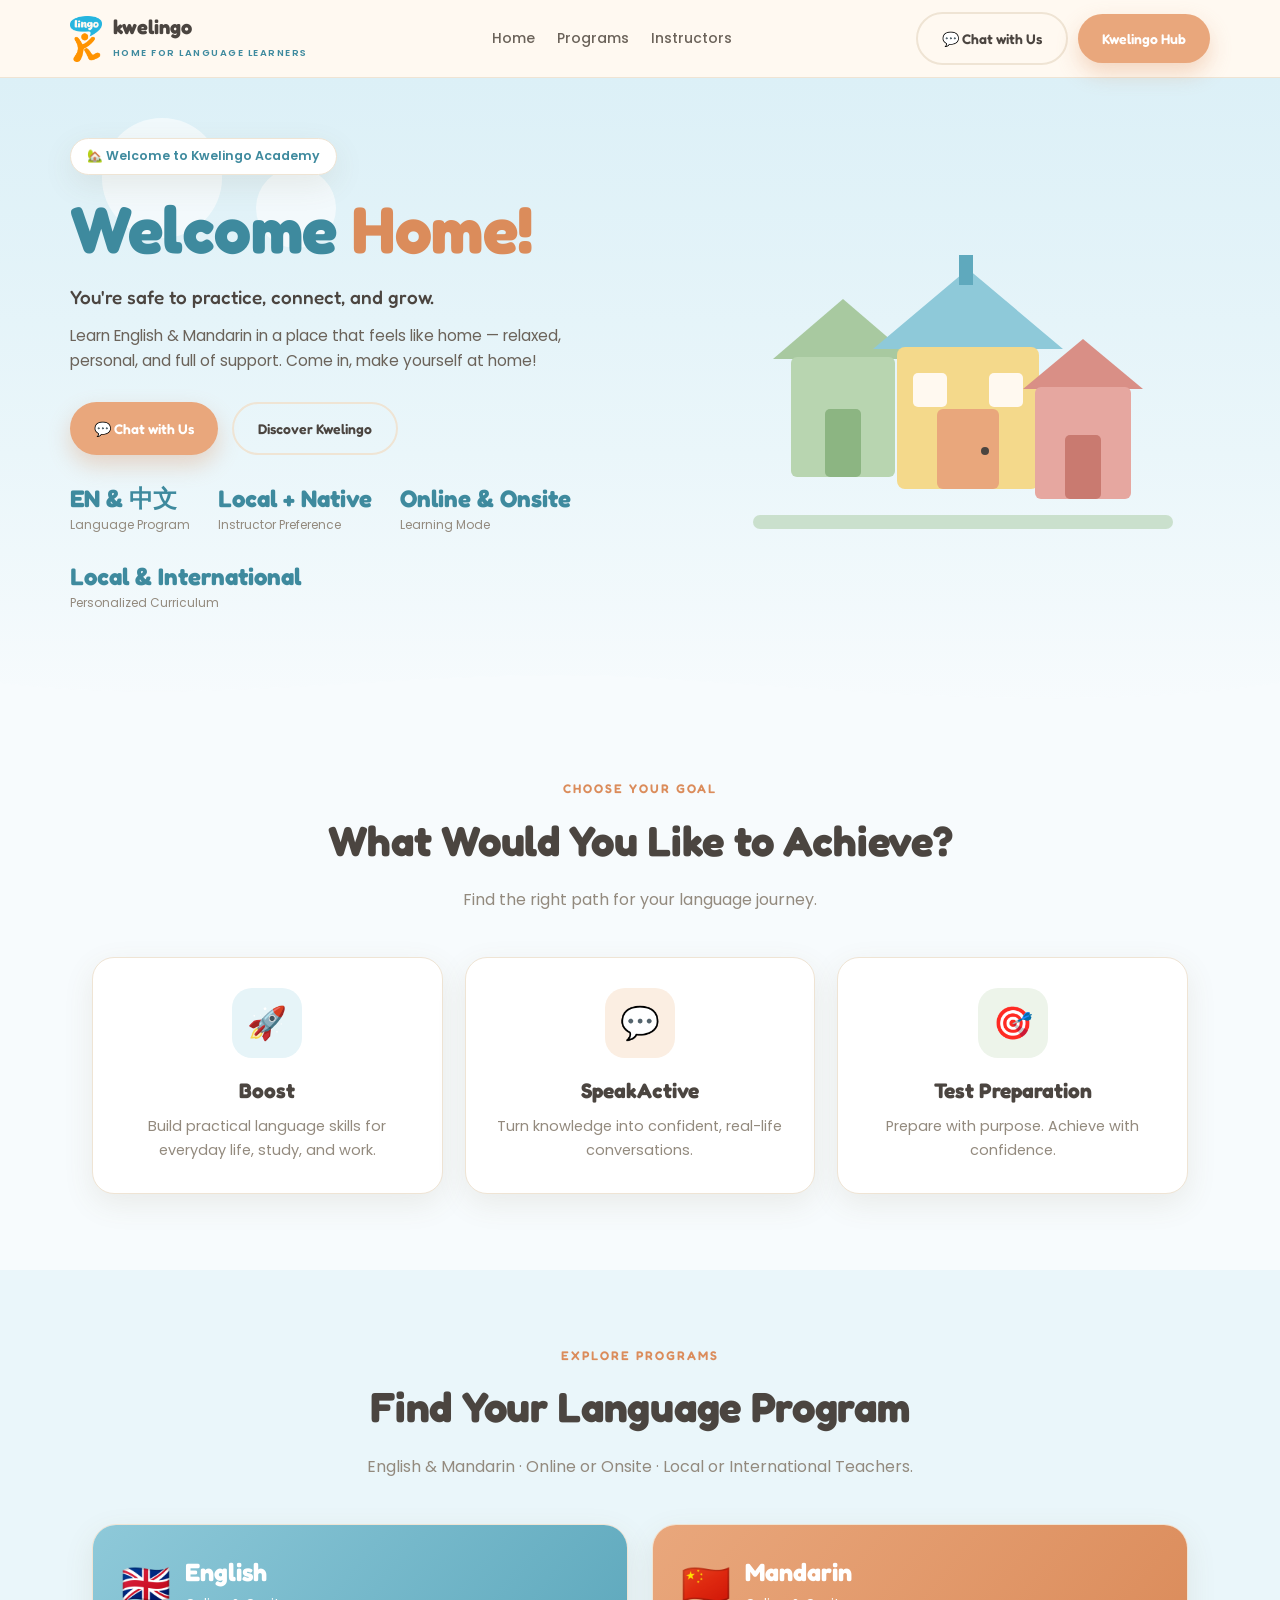
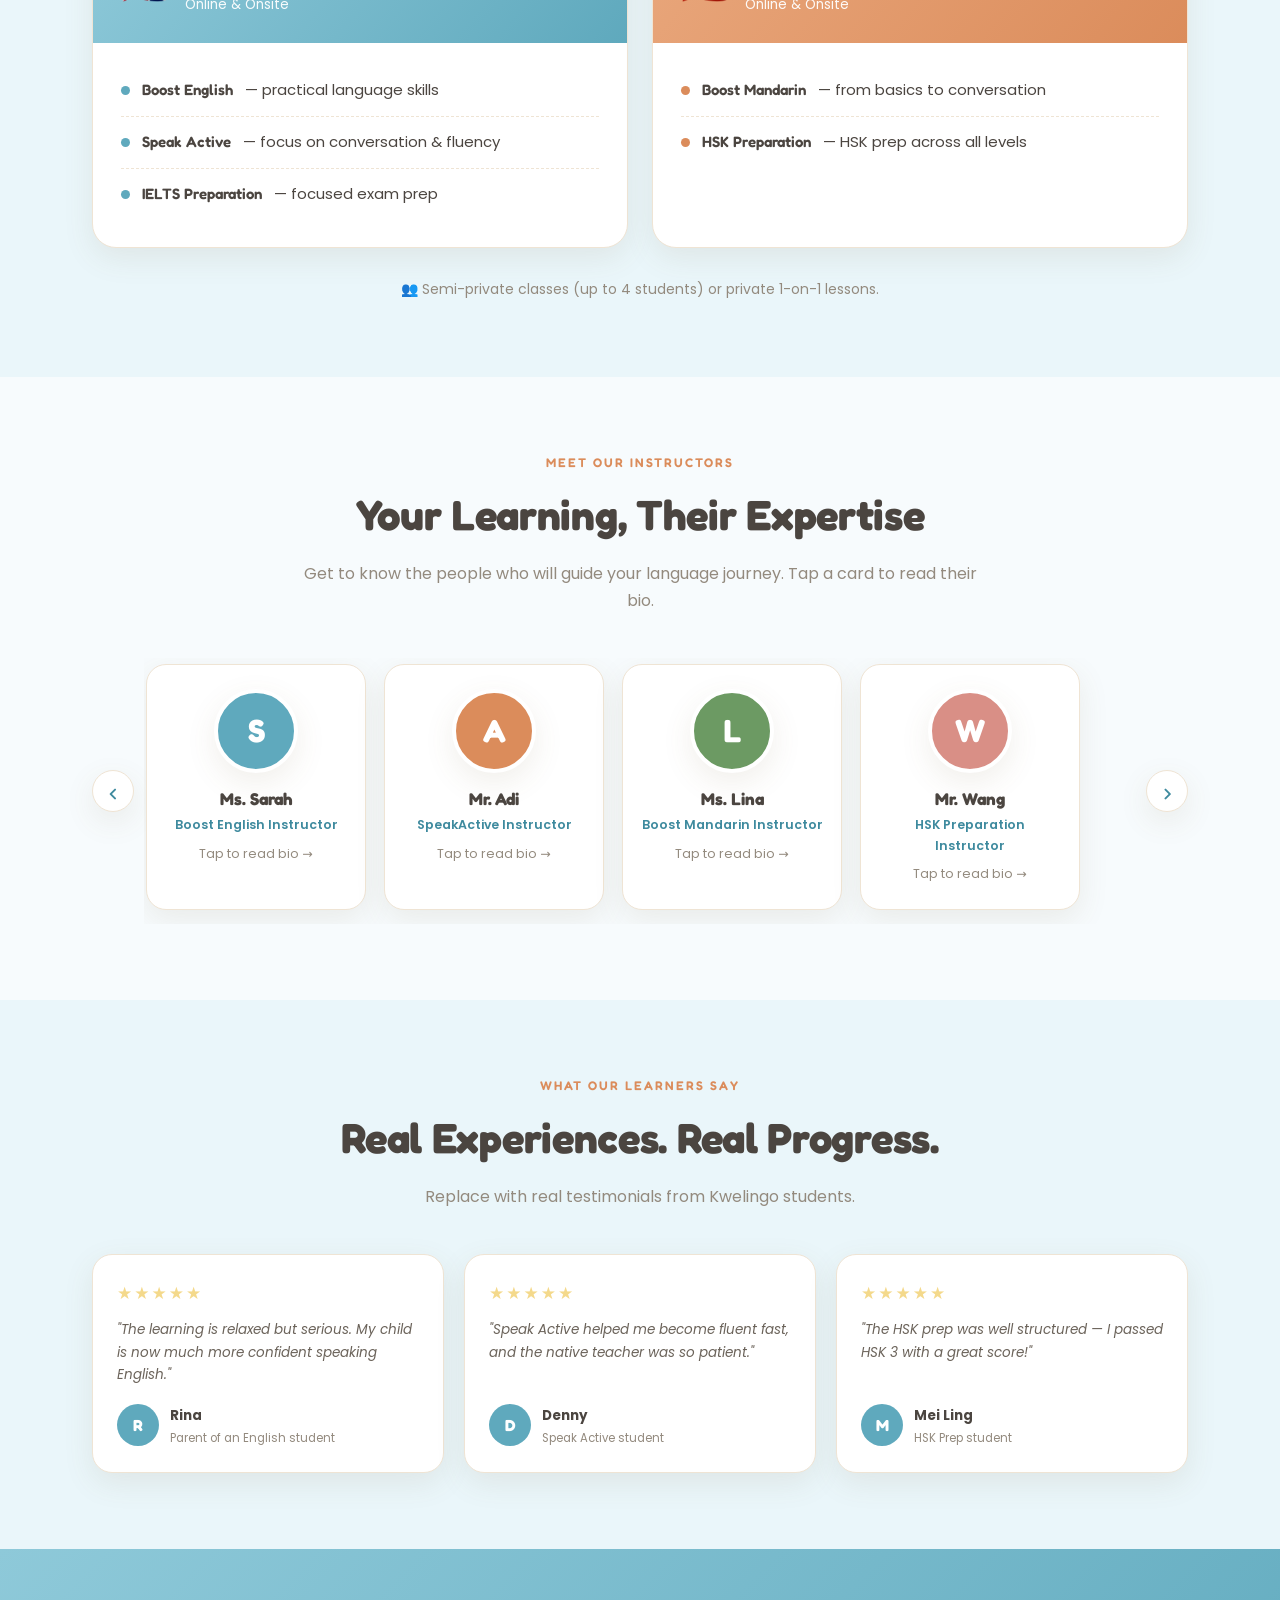
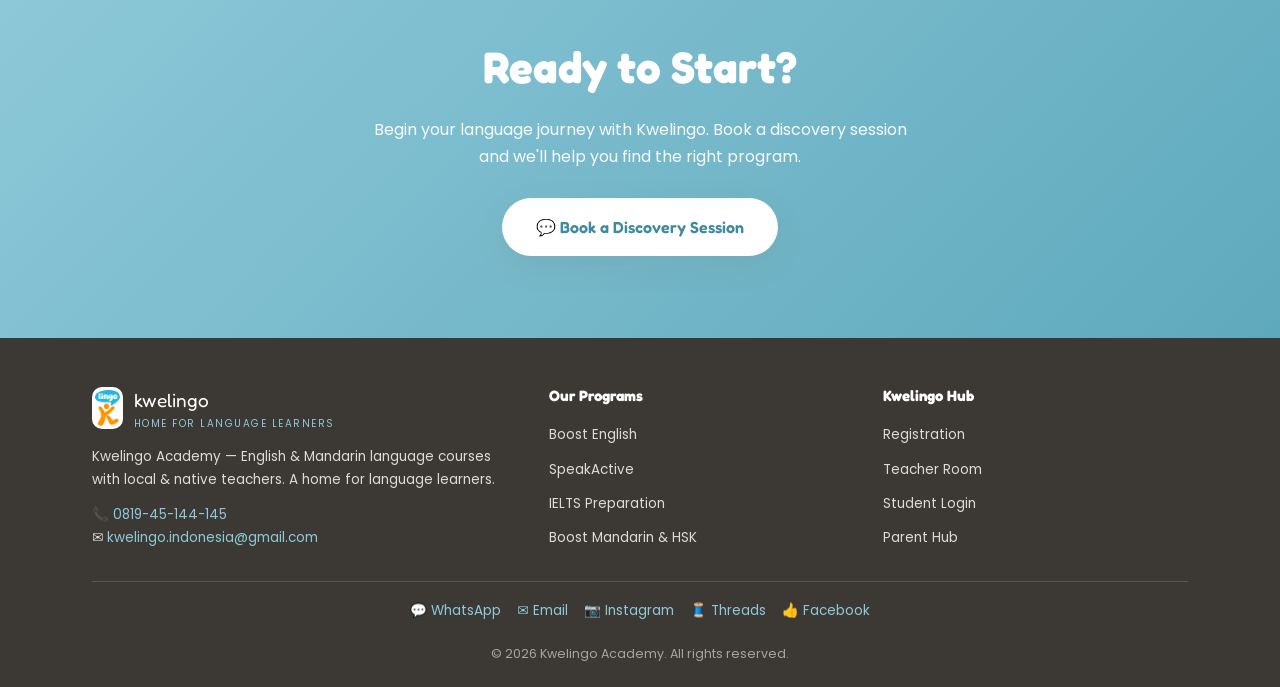
==== commit 55c265f6: "Add files via upload" ====
--- a/index.html
+++ b/index.html
@@ -1,19 +1,19 @@
 <!DOCTYPE html>
-<html lang="id">
+<html lang="en">
 <head>
 <meta charset="UTF-8">
 <meta name="viewport" content="width=device-width, initial-scale=1.0">
 <title>Kwelingo — Home for Language Learners</title>
-<meta name="description" content="Kwelingo Academy — kursus bahasa Inggris & Mandarin. Boost, Speak Active, IELTS & HSK Preparation dengan guru lokal & native. A home for language learners.">
+<meta name="description" content="Kwelingo Academy — English & Mandarin language courses. Boost, Speak Active, IELTS & HSK Preparation with local & native teachers. A home for language learners.">
 <link rel="icon" href="assets/logo.png">
 <link rel="preconnect" href="https://fonts.googleapis.com">
 <link rel="preconnect" href="https://fonts.gstatic.com" crossorigin>
 <link href="https://fonts.googleapis.com/css2?family=Fredoka:wght@400;500;600;700&family=Poppins:wght@400;500;600;700&display=swap" rel="stylesheet">
 <style>
 :root{
-  /* Kwelingo — warm "home" palette (revisi) */
-  --bg:#FFF9F0;           /* warm creamy white */
-  --cream:#FDF3E6;        /* soft cream panel */
+  /* Kwelingo — sky blue + white + orange palette */
+  --bg:#F7FBFD;           /* cool white */
+  --cream:#EAF6FA;        /* soft sky panel */
   --ink:#4B4540;          /* soft dark brown */
   --ink-soft:#6B635A;
   --muted:#938A7E;
@@ -77,7 +77,7 @@
 }
 
 /* ===== Hero ===== */
-.hero{position:relative;overflow:hidden;background:linear-gradient(180deg,#EAF6FA 0%,#F3F0E4 72%,var(--bg) 100%)}
+.hero{position:relative;overflow:hidden;background:linear-gradient(180deg,#DCF0F7 0%,#EAF6FA 60%,var(--bg) 100%)}
 .hero .cloud{position:absolute;background:#fff;border-radius:50%;opacity:.6}
 .hero .c1{width:120px;height:120px;top:40px;left:8%}
 .hero .c2{width:80px;height:80px;top:90px;left:20%}
@@ -142,6 +142,22 @@
 .tcard h4{font-family:var(--disp);font-size:17px;color:var(--ink)}
 .tcard .role{color:var(--brand-dark);font-size:12.5px;font-weight:600;margin-top:2px}
 .tcard p{color:var(--muted);font-size:12.5px;margin-top:8px}
+/* instructor carousel */
+.tcarousel{position:relative;display:flex;align-items:center;gap:10px}
+.tscroller{display:flex;gap:18px;overflow-x:auto;scroll-behavior:smooth;padding:6px 2px 14px;scroll-snap-type:x mandatory;flex:1}
+.tscroller::-webkit-scrollbar{height:6px}.tscroller::-webkit-scrollbar-thumb{background:var(--line);border-radius:3px}
+.tscroller .tcard{flex:0 0 220px;scroll-snap-align:start;cursor:pointer}
+.tcard.active{border-color:var(--brand);box-shadow:var(--shadow-lg)}
+.tnav{flex:0 0 42px;width:42px;height:42px;border-radius:50%;border:1.5px solid var(--line);background:#fff;color:var(--brand-dark);font-size:22px;font-family:var(--disp);cursor:pointer;box-shadow:var(--shadow);transition:.15s}
+.tnav:hover{border-color:var(--brand);transform:translateY(-2px)}
+@media(max-width:600px){.tnav{display:none}}
+.tbio{max-width:760px;margin:10px auto 0;background:#fff;border:1px solid var(--line);border-left:4px solid var(--brand);border-radius:18px;padding:22px 24px;box-shadow:var(--shadow);animation:fadein .25s}
+@keyframes fadein{from{opacity:0;transform:translateY(8px)}to{opacity:1;transform:translateY(0)}}
+.tbio h4{font-family:var(--disp);font-size:20px;color:var(--ink)}
+.tbio .role{color:var(--brand-dark);font-weight:600;font-size:13px;margin:2px 0 10px}
+.tbio p{color:var(--ink-soft);font-size:14px;line-height:1.7}
+.tbio .chips{display:flex;gap:10px;flex-wrap:wrap;margin-top:12px}
+.tbio .chip{background:var(--cream);border:1px solid var(--line);border-radius:999px;padding:5px 13px;font-size:12px;color:var(--ink-soft)}
 
 /* ===== Testimonials ===== */
 .testi{display:grid;grid-template-columns:repeat(3,1fr);gap:20px}
@@ -192,9 +208,8 @@
     </a>
     <nav class="nav-links" id="navLinks">
       <a href="#top" onclick="closeNav()">Home</a>
-      <a href="#programs" onclick="closeNav()">Program</a>
-      <a href="#teachernotes" onclick="closeNav()">TeacherNotes</a>
-      <a href="#homebuilder" onclick="closeNav()">Be Our Homebuilder!</a>
+      <a href="#programs" onclick="closeNav()">Programs</a>
+      <a href="#instructors" onclick="closeNav()">Instructors</a>
       <a href="portal.html" class="hub only-mobile" onclick="closeNav()">Kwelingo Hub</a>
       <a href="#" id="waNavMobile" class="only-mobile" onclick="closeNav()">Chat with Us</a>
     </nav>
@@ -214,34 +229,35 @@
       <span class="hero-badge">🏡 Welcome to Kwelingo Academy</span>
       <h1>Welcome <span class="hl">Home!</span></h1>
       <p class="lead">You're safe to practice, connect, and grow.</p>
-      <p class="desc">Belajar bahasa Inggris &amp; Mandarin di tempat yang terasa seperti rumah — santai, personal, dan penuh dukungan. Come in, make yourself at home!</p>
+      <p class="desc">Learn English &amp; Mandarin in a place that feels like home — relaxed, personal, and full of support. Come in, make yourself at home!</p>
       <div class="cta">
-        <a href="portal.html" class="btn btn-cta">🏡 Masuk ke Kwelingo Hub</a>
-        <a href="#programs" class="btn btn-ghost">Lihat Program</a>
+        <a href="#" id="waHero" class="btn btn-cta">💬 Chat with Us</a>
+        <a href="#programs" class="btn btn-ghost">Discover Kwelingo</a>
       </div>
       <div class="hero-stats">
-        <div class="s"><b>EN &amp; 中文</b><span>Dua bahasa</span></div>
-        <div class="s"><b>Local + Native</b><span>Pilihan guru</span></div>
-        <div class="s"><b>Online &amp; Onsite</b><span>Cara belajar</span></div>
+        <div class="s"><b>EN &amp; 中文</b><span>Language Program</span></div>
+        <div class="s"><b>Local + Native</b><span>Instructor Preference</span></div>
+        <div class="s"><b>Online &amp; Onsite</b><span>Learning Mode</span></div>
+        <div class="s"><b>Local &amp; International</b><span>Personalized Curriculum</span></div>
       </div>
     </div>
     <div class="hero-art">
       <div class="houses" id="houses"></div>
     </div>
   </div>
-  <svg class="hwave-houses" viewBox="0 0 1440 60" preserveAspectRatio="none" aria-hidden="true"><path fill="#FFF9F0" d="M0,30 C240,60 480,10 720,24 C960,38 1200,66 1440,30 L1440,60 L0,60 Z"></path></svg>
+  <svg class="hwave-houses" viewBox="0 0 1440 60" preserveAspectRatio="none" aria-hidden="true"><path fill="#F7FBFD" d="M0,30 C240,60 480,10 720,24 C960,38 1200,66 1440,30 L1440,60 L0,60 Z"></path></svg>
 </section>
 
 <!-- ===== CHOOSE YOUR GOAL ===== -->
 <section class="sec" id="goal">
   <div class="wrap">
     <div class="eyebrow">Choose Your Goal</div>
-    <h2 class="title">Temukan Jalur Belajarmu</h2>
+    <h2 class="title">What Would You Like to Achieve?</h2>
     <p class="subtitle">Find the right path for your language journey.</p>
     <div class="goal-grid">
-      <div class="goal g1"><div class="ic">🚀</div><h3>Boost</h3><p>Build practical language skills — bangun kemampuan bahasa yang bisa langsung dipakai.</p></div>
-      <div class="goal g2"><div class="ic">💬</div><h3>Speak Active</h3><p>Turn knowledge into conversation — ubah teori jadi percakapan nyata.</p></div>
-      <div class="goal g3"><div class="ic">🎯</div><h3>Test Preparation</h3><p>Prepare with purpose — persiapan IELTS &amp; HSK yang terarah.</p></div>
+      <div class="goal g1"><div class="ic">🚀</div><h3>Boost</h3><p>Build practical language skills for everyday life, study, and work.</p></div>
+      <div class="goal g2"><div class="ic">💬</div><h3>SpeakActive</h3><p>Turn knowledge into confident, real-life conversations.</p></div>
+      <div class="goal g3"><div class="ic">🎯</div><h3>Test Preparation</h3><p>Prepare with purpose. Achieve with confidence.</p></div>
     </div>
   </div>
 </section>
@@ -250,26 +266,26 @@
 <section class="sec sec-cream" id="programs">
   <div class="wrap">
     <div class="eyebrow">Explore Programs</div>
-    <h2 class="title">Pilih Bahasa &amp; Programmu</h2>
-    <p class="subtitle">English & Mandarin — online atau onsite, guru lokal atau native.</p>
+    <h2 class="title">Find Your Language Program</h2>
+    <p class="subtitle">English &amp; Mandarin · Online or Onsite · Local or International Teachers.</p>
     <div class="prog-grid">
       <div class="pcard en">
         <div class="ph"><div class="flag">🇬🇧</div><div><h3>English</h3><p>Online &amp; Onsite</p></div></div>
         <div class="pb">
-          <div class="pline"><span class="dot"></span><b>Boost English</b> — kemampuan bahasa praktis</div>
-          <div class="pline"><span class="dot"></span><b>Speak Active</b> — fokus percakapan &amp; fluency</div>
-          <div class="pline"><span class="dot"></span><b>IELTS Preparation</b> — persiapan ujian terarah</div>
+          <div class="pline"><span class="dot"></span><b>Boost English</b> — practical language skills</div>
+          <div class="pline"><span class="dot"></span><b>Speak Active</b> — focus on conversation &amp; fluency</div>
+          <div class="pline"><span class="dot"></span><b>IELTS Preparation</b> — focused exam prep</div>
         </div>
       </div>
       <div class="pcard zh">
         <div class="ph"><div class="flag">🇨🇳</div><div><h3>Mandarin</h3><p>Online &amp; Onsite</p></div></div>
         <div class="pb">
-          <div class="pline"><span class="dot"></span><b>Boost Mandarin</b> — dari dasar sampai percakapan</div>
-          <div class="pline"><span class="dot"></span><b>HSK Preparation</b> — persiapan HSK bertingkat</div>
+          <div class="pline"><span class="dot"></span><b>Boost Mandarin</b> — from basics to conversation</div>
+          <div class="pline"><span class="dot"></span><b>HSK Preparation</b> — HSK prep across all levels</div>
         </div>
       </div>
     </div>
-    <p class="subtitle" style="margin:30px auto 0;font-size:14px">💡 Semi-private (maks 4 siswa) atau 1-on-1 private. Kelas pertama gratis, diskon 10% untuk kakak-adik.</p>
+    <p class="subtitle" style="margin:30px auto 0;font-size:14px;text-align:center">👥 Semi-private classes (up to 4 students) or private 1-on-1 lessons.</p>
   </div>
 </section>
 
@@ -277,10 +293,14 @@
 <section class="sec" id="instructors">
   <div class="wrap">
     <div class="eyebrow">Meet Our Instructors</div>
-    <h2 class="title">Belajar dari Orang yang Tepat</h2>
-    <p class="subtitle">Learn with people who make language learning happen.</p>
-    <div class="tgrid" id="teacherGrid"></div>
-    <p class="subtitle" style="margin:26px auto 0;font-size:13px">📸 Ganti nama, foto &amp; bio guru asli nanti di bagian instruktur.</p>
+    <h2 class="title">Your Learning, Their Expertise</h2>
+    <p class="subtitle">Get to know the people who will guide your language journey. Tap a card to read their bio.</p>
+    <div class="tcarousel">
+      <button class="tnav prev" onclick="slideTeachers(-1)" aria-label="Previous">‹</button>
+      <div class="tscroller" id="teacherGrid"></div>
+      <button class="tnav next" onclick="slideTeachers(1)" aria-label="Next">›</button>
+    </div>
+    <div id="teacherBio" class="tbio" style="display:none"></div>
   </div>
 </section>
 
@@ -289,11 +309,11 @@
   <div class="wrap">
     <div class="eyebrow">What Our Learners Say</div>
     <h2 class="title">Real Experiences. Real Progress.</h2>
-    <p class="subtitle">Ganti dengan testimoni asli murid Kwelingo.</p>
+    <p class="subtitle">Replace with real testimonials from Kwelingo students.</p>
     <div class="testi">
-      <div class="qcard"><div class="stars">★★★★★</div><p>"Belajarnya santai tapi serius. Anak saya jadi lebih pede ngomong Inggris."</p><div class="who"><div class="av">R</div><div><b>Rina</b><small>Orang tua murid English</small></div></div></div>
-      <div class="qcard"><div class="stars">★★★★★</div><p>"Speak Active-nya bikin cepat lancar, native teacher-nya sabar banget."</p><div class="who"><div class="av">D</div><div><b>Denny</b><small>Murid Speak Active</small></div></div></div>
-      <div class="qcard"><div class="stars">★★★★★</div><p>"Persiapan HSK terstruktur, lulus HSK 3 dengan nilai memuaskan!"</p><div class="who"><div class="av">M</div><div><b>Mei Ling</b><small>Murid HSK Prep</small></div></div></div>
+      <div class="qcard"><div class="stars">★★★★★</div><p>"The learning is relaxed but serious. My child is now much more confident speaking English."</p><div class="who"><div class="av">R</div><div><b>Rina</b><small>Parent of an English student</small></div></div></div>
+      <div class="qcard"><div class="stars">★★★★★</div><p>"Speak Active helped me become fluent fast, and the native teacher was so patient."</p><div class="who"><div class="av">D</div><div><b>Denny</b><small>Speak Active student</small></div></div></div>
+      <div class="qcard"><div class="stars">★★★★★</div><p>"The HSK prep was well structured — I passed HSK 3 with a great score!"</p><div class="who"><div class="av">M</div><div><b>Mei Ling</b><small>HSK Prep student</small></div></div></div>
     </div>
   </div>
 </section>
@@ -302,24 +322,8 @@
 <section class="final" id="start">
   <div class="wrap">
     <h2>Ready to Start?</h2>
-    <p>Start your language journey with Kwelingo. Datang, rasakan belajar di tempat yang terasa seperti rumah.</p>
-    <a href="portal.html" class="btn btn-white" style="font-size:16px;padding:16px 34px">🏡 Masuk ke Kwelingo Hub</a>
-  </div>
-</section>
-
-<!-- ===== HOMEBUILDER + TEACHERNOTES ===== -->
-<section class="sec" id="homebuilder">
-  <div class="wrap" style="display:grid;grid-template-columns:1fr 1fr;gap:24px;align-items:stretch">
-    <div class="tn" style="margin:0;border-color:var(--brand);background:#EAF6FA">
-      <h3>🔨 Be Our Homebuilder!</h3>
-      <p>Mau jadi bagian dari keluarga Kwelingo — jadi guru atau partner? Yuk bangun "rumah" ini bareng kami.</p>
-      <a href="https://bit.ly/growwithkwelingo" target="_blank" rel="noopener" class="btn btn-brand" style="margin-top:14px">Gabung Sekarang</a>
-    </div>
-    <div class="tn" id="teachernotes" style="margin:0">
-      <h3>📝 TeacherNotes</h3>
-      <p>Artikel, tips, &amp; cerita belajar bahasa dari guru-guru Kwelingo. <b>Segera hadir!</b></p>
-      <a href="#" class="btn btn-ghost" style="margin-top:14px">Segera Hadir</a>
-    </div>
+    <p>Begin your language journey with Kwelingo. Book a discovery session and we'll help you find the right program.</p>
+    <a href="#" id="waDiscovery" class="btn btn-white" style="font-size:16px;padding:16px 34px">💬 Book a Discovery Session</a>
   </div>
 </section>
 
@@ -329,14 +333,14 @@
     <div class="foot-grid">
       <div>
         <div class="brand" style="margin-bottom:14px"><img src="assets/logo.png" alt="Kwelingo" style="height:42px;background:#fff;border-radius:10px;padding:3px"><div><span class="fb" style="font-family:var(--disp)">kwelingo</span><span class="fs" style="display:block">Home for Language Learners</span></div></div>
-        <p>Kwelingo Academy — kursus bahasa Inggris &amp; Mandarin dengan guru lokal &amp; native. A home for language learners.</p>
+        <p>Kwelingo Academy — English &amp; Mandarin language courses with local &amp; native teachers. A home for language learners.</p>
         <p style="margin-top:12px">📞 <a href="https://wa.me/6281945144145" target="_blank" rel="noopener" class="c">0819-45-144-145</a><br>✉️ <a href="mailto:kwelingo.indonesia@gmail.com" class="c">kwelingo.indonesia@gmail.com</a></p>
       </div>
       <div>
-        <h5>Program</h5>
+        <h5>Our Programs</h5>
         <ul>
           <li><a href="#programs">Boost English</a></li>
-          <li><a href="#programs">Speak Active</a></li>
+          <li><a href="#programs">SpeakActive</a></li>
           <li><a href="#programs">IELTS Preparation</a></li>
           <li><a href="#programs">Boost Mandarin &amp; HSK</a></li>
         </ul>
@@ -351,33 +355,59 @@
         </ul>
       </div>
     </div>
-    <div class="foot-bar">© 2026 Kwelingo Academy. All rights reserved.</div>
+    <div class="foot-social" style="display:flex;justify-content:center;align-items:center;gap:16px;flex-wrap:wrap;padding:18px 0 4px;border-top:1px solid rgba(255,255,255,.14)">
+      <a href="https://wa.me/6281945144145" target="_blank" rel="noopener" class="c" title="WhatsApp">💬 WhatsApp</a>
+      <a href="mailto:kwelingo.indonesia@gmail.com" class="c" title="Email">✉️ Email</a>
+      <a href="https://instagram.com/kwelingo" target="_blank" rel="noopener" class="c" title="Instagram">📷 Instagram</a>
+      <a href="https://threads.net/@kwelingo" target="_blank" rel="noopener" class="c" title="Threads">🧵 Threads</a>
+      <a href="https://facebook.com/kwelingo" target="_blank" rel="noopener" class="c" title="Facebook">👍 Facebook</a>
+    </div>
+    <div class="foot-bar" style="border-top:none">© 2026 Kwelingo Academy. All rights reserved.</div>
   </div>
 </footer>
 
 <script>
 /* WhatsApp */
-const WA="https://wa.me/6281945144145?text="+encodeURIComponent("Halo Kwelingo! Saya mau tanya tentang program & pendaftaran.");
-document.getElementById('waChat').href=WA;
-document.getElementById('waNavMobile').href=WA;
+const WA_NO="6281945144145";
+const WA="https://wa.me/"+WA_NO+"?text="+encodeURIComponent("Hi Kwelingo! I'd like to ask about your programs & registration.");
+const WA_DISCOVERY="https://wa.me/"+WA_NO+"?text="+encodeURIComponent("Hi Kwelingo! I'd like to book a discovery session to find the right program.");
+["waChat","waNavMobile","waHero"].forEach(id=>{const el=document.getElementById(id);if(el)el.href=WA;});
+const wd=document.getElementById('waDiscovery');if(wd)wd.href=WA_DISCOVERY;
 
 /* mobile nav */
 function toggleNav(){document.getElementById('navLinks').classList.toggle('open');}
 function closeNav(){document.getElementById('navLinks').classList.remove('open');}
 document.addEventListener('click',e=>{const n=document.getElementById('navLinks'),h=document.querySelector('.hamburger');if(n.classList.contains('open')&&!n.contains(e.target)&&e.target!==h)closeNav();});
 
-/* instructors (placeholder) */
+/* instructors (placeholder — swap names, photos & bios later) */
 const TEACHERS=[
-  {n:"Ms. Sarah",r:"Boost English",c:"var(--brand-deep)"},
-  {n:"Mr. Adi",r:"Speak Active",c:"var(--cta-deep)"},
-  {n:"老师 Lina",r:"Boost Mandarin",c:"#6c9a63"},
-  {n:"老师 Wang",r:"HSK Preparation",c:"var(--coral)"},
+  {n:"Ms. Sarah",r:"Boost English Instructor",c:"var(--brand-deep)",
+   bio:"Sarah has a background in English Language Education and over 5 years of teaching experience. She loves creating a supportive, engaging classroom where students build practical skills for real-life situations.",
+   chips:["B.A. in English Language Education","5+ yrs teaching teens & adults","Communicative, student-centered"]},
+  {n:"Mr. Adi",r:"SpeakActive Instructor",c:"var(--cta-deep)",
+   bio:"Adi is a communication-focused instructor with a background in International Relations. He helps learners turn existing knowledge into confident, natural conversation through interactive sessions.",
+   chips:["B.A. in International Relations","4+ yrs teaching adults","Conversation & fluency specialist"]},
+  {n:"Ms. Lina",r:"Boost Mandarin Instructor",c:"#6c9a63",
+   bio:"Lina is a native Mandarin speaker who makes learning Chinese approachable and fun, guiding students from their very first characters to everyday conversation.",
+   chips:["Native Mandarin speaker","HSK-aligned teaching","Beginner-friendly"]},
+  {n:"Mr. Wang",r:"HSK Preparation Instructor",c:"var(--coral)",
+   bio:"Wang specializes in structured HSK exam preparation, helping students reach their target level with clear strategies and steady, measurable progress.",
+   chips:["HSK exam specialist","Structured prep plans","Target-level coaching"]},
 ];
 function initials(name){const p=name.replace(/老师|Ms\.|Mr\./g,'').trim().split(/\s+/);return ((p[0]||'?')[0]+(p[1]?p[1][0]:'')).toUpperCase();}
-document.getElementById('teacherGrid').innerHTML=TEACHERS.map(t=>`
-  <div class="tcard"><div class="ava" style="background:${t.c}">${initials(t.n)}</div>
+const tScroller=document.getElementById('teacherGrid');
+tScroller.innerHTML=TEACHERS.map((t,i)=>`
+  <div class="tcard" data-i="${i}" onclick="showBio(${i})"><div class="ava" style="background:${t.c}">${initials(t.n)}</div>
   <h4>${t.n}</h4><div class="role">${t.r}</div>
-  <p>Guru berpengalaman yang siap mendampingi perjalanan belajarmu.</p></div>`).join('');
+  <p>Tap to read bio →</p></div>`).join('');
+function showBio(i){
+  const t=TEACHERS[i];
+  document.querySelectorAll('.tscroller .tcard').forEach(c=>c.classList.toggle('active',+c.dataset.i===i));
+  const box=document.getElementById('teacherBio');
+  box.innerHTML=`<h4>${t.n}</h4><div class="role">${t.r}</div><p>${t.bio}</p><div class="chips">${t.chips.map(c=>`<span class="chip">${c}</span>`).join('')}</div>`;
+  box.style.display='block';
+}
+function slideTeachers(dir){ tScroller.scrollBy({left:dir*240,behavior:'smooth'}); }
 
 /* hero houses (SVG, warm palette) */
 document.getElementById('houses').innerHTML=`
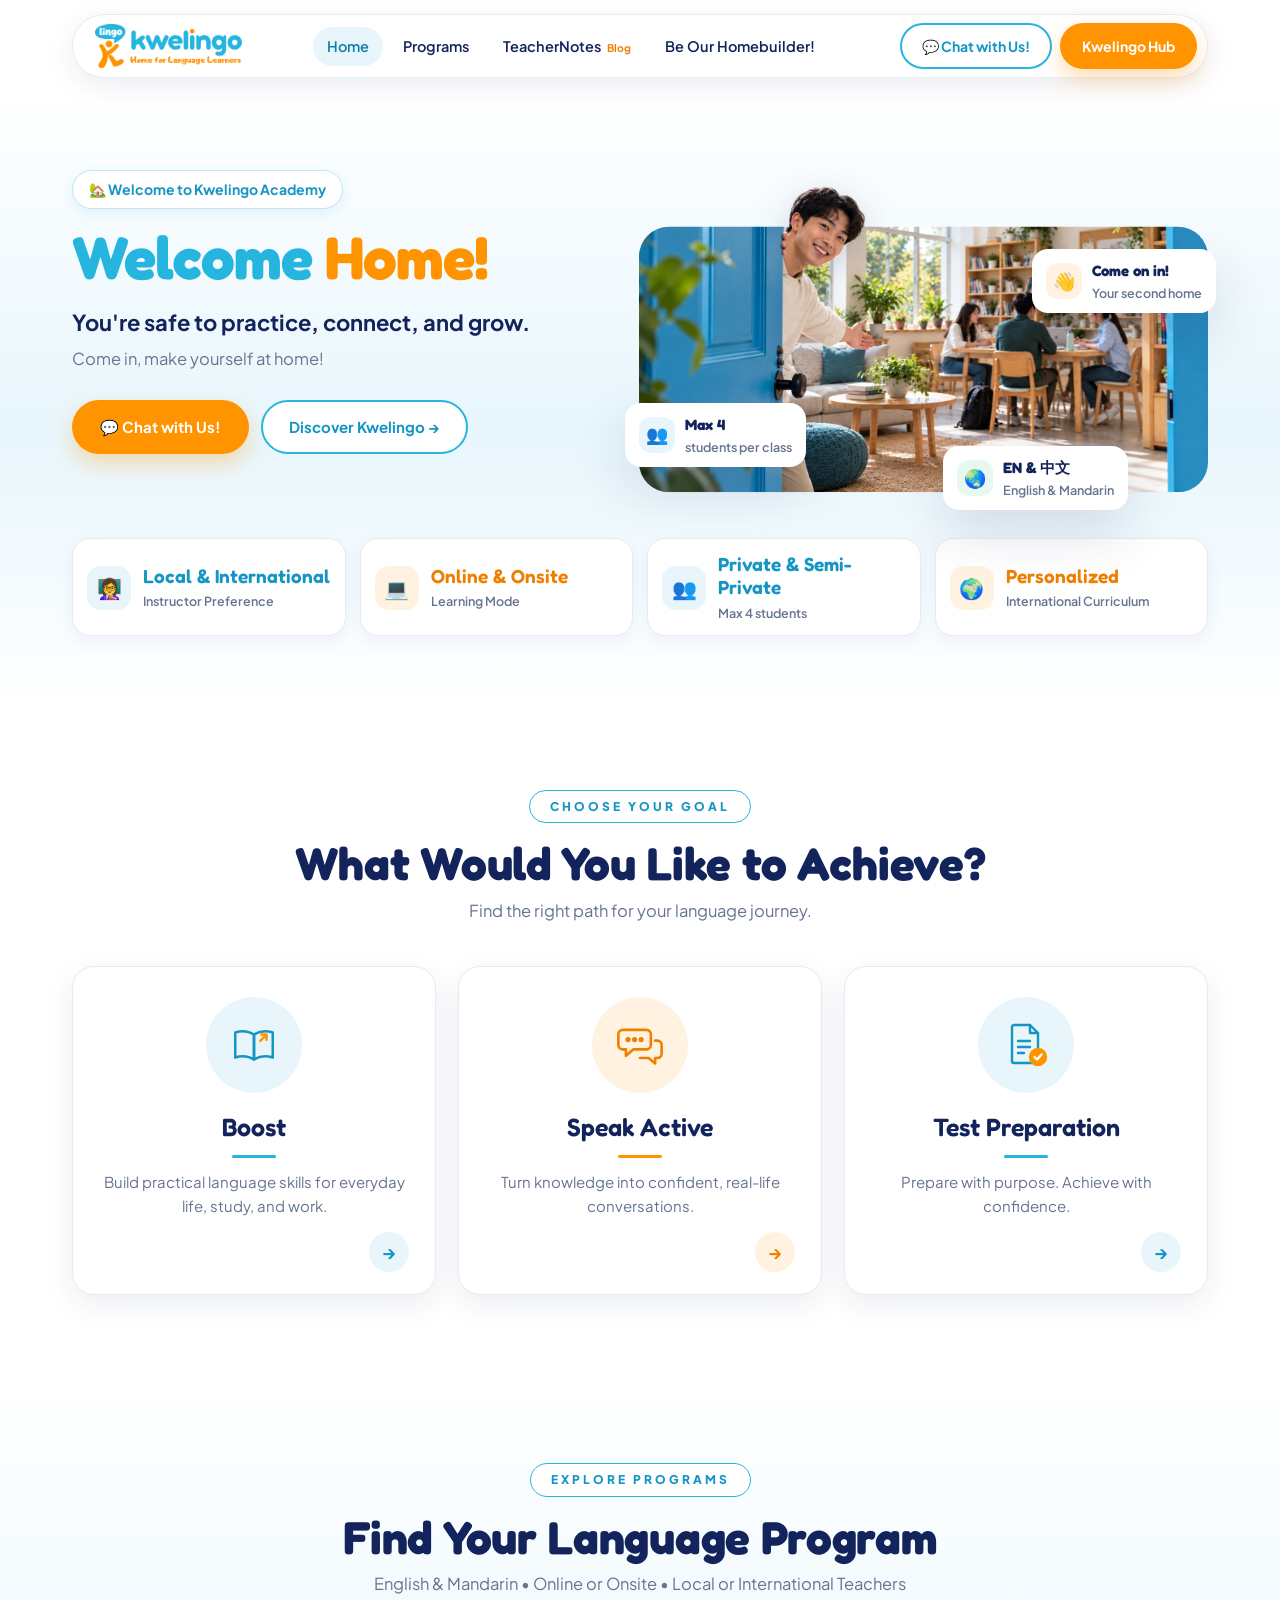
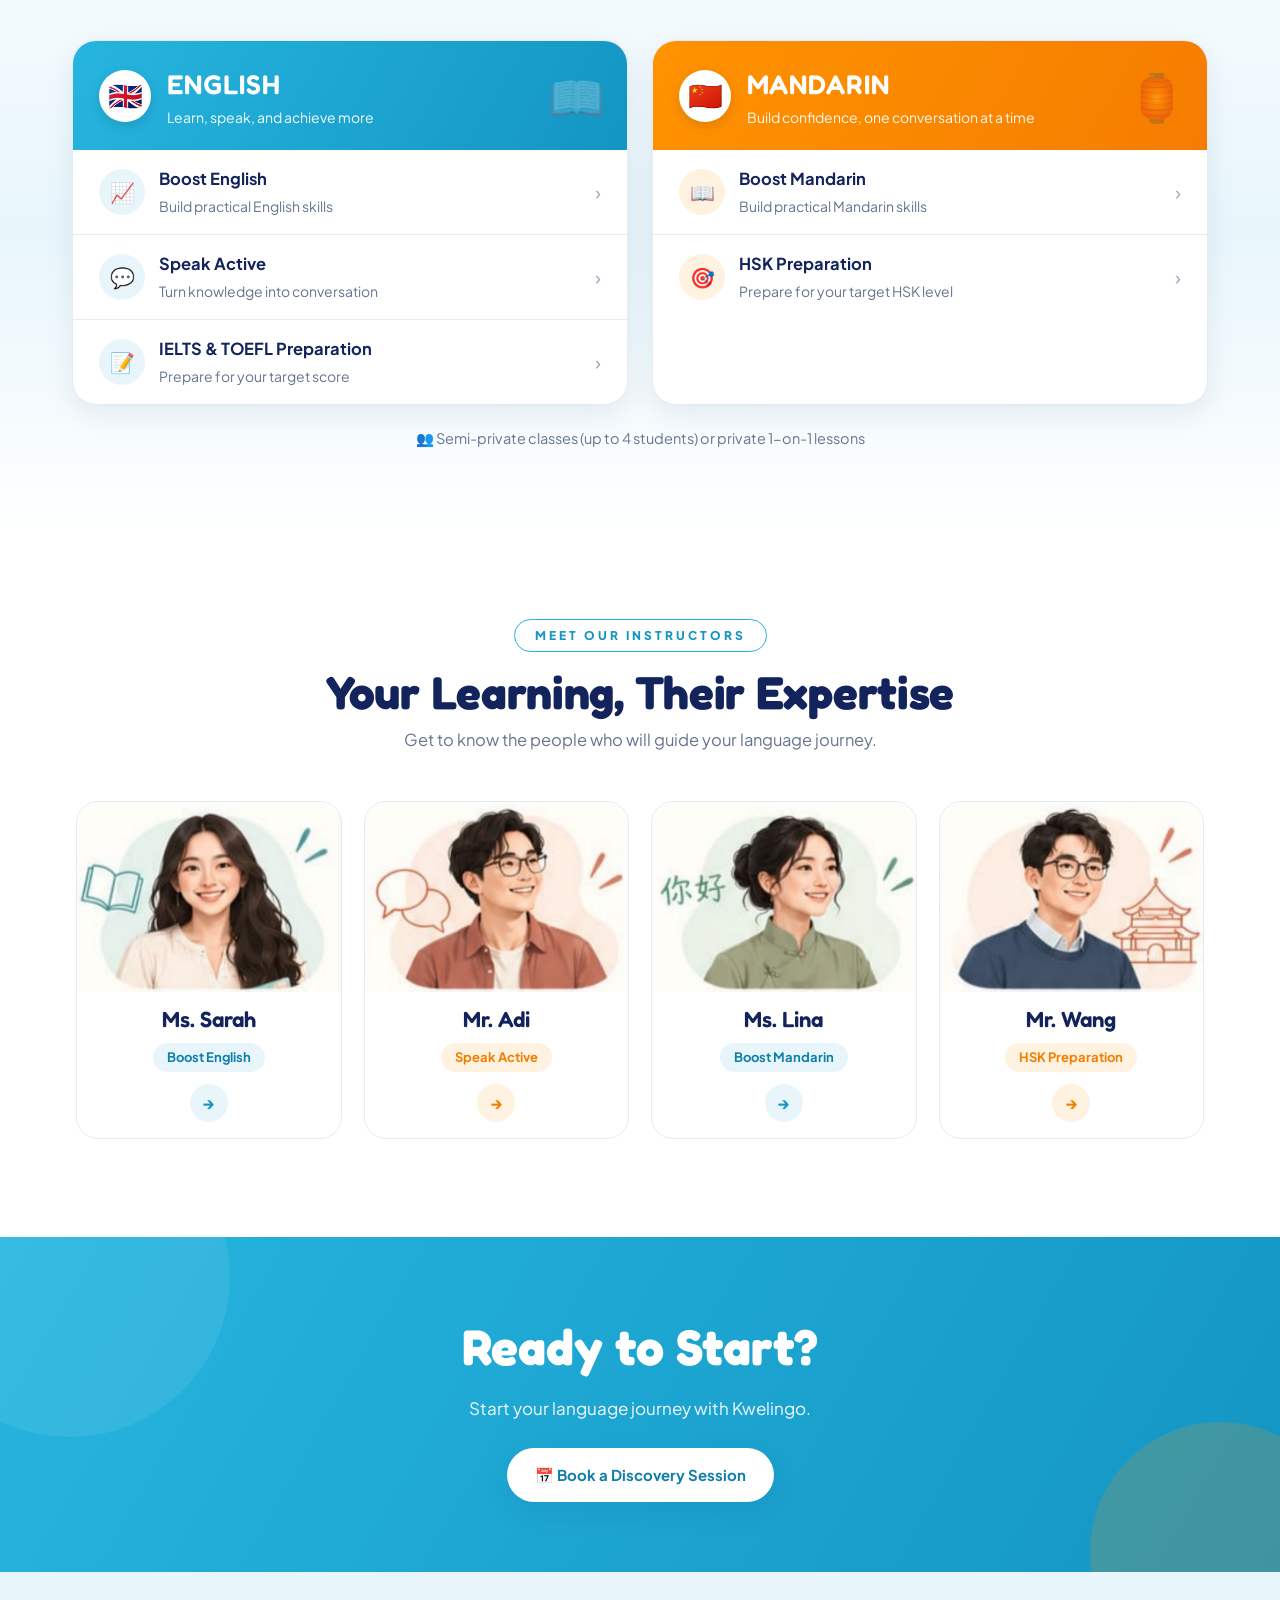
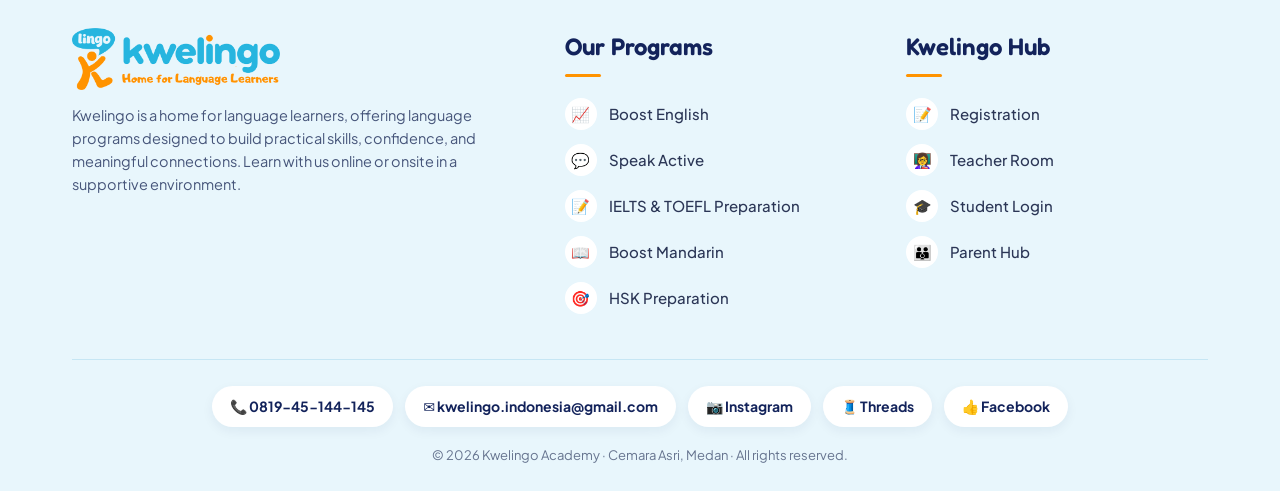
==== commit 10e50e5b: "Add files via upload" ====
--- a/index.html
+++ b/index.html
@@ -3,440 +3,422 @@
 <head>
 <meta charset="UTF-8">
 <meta name="viewport" content="width=device-width, initial-scale=1.0">
-<title>Kwelingo — Home for Language Learners</title>
-<meta name="description" content="Kwelingo Academy — English & Mandarin language courses. Boost, Speak Active, IELTS & HSK Preparation with local & native teachers. A home for language learners.">
+<title>Kwelingo Academy — Home for Language Learners</title>
+<meta name="description" content="Kwelingo Academy — English & Mandarin programs with local & international teachers, online or onsite, in small classes of up to 4 students. Welcome home!">
 <link rel="icon" href="assets/logo.png">
+<meta name="theme-color" content="#26B5DF">
 <link rel="preconnect" href="https://fonts.googleapis.com">
 <link rel="preconnect" href="https://fonts.gstatic.com" crossorigin>
-<link href="https://fonts.googleapis.com/css2?family=Fredoka:wght@400;500;600;700&family=Poppins:wght@400;500;600;700&display=swap" rel="stylesheet">
+<link href="https://fonts.googleapis.com/css2?family=Fredoka:wght@500;600;700&family=Plus+Jakarta+Sans:wght@400;500;600;700;800&display=swap" rel="stylesheet">
 <style>
 :root{
-  /* Kwelingo — sky blue + white + orange palette */
-  --bg:#F7FBFD;           /* cool white */
-  --cream:#EAF6FA;        /* soft sky panel */
-  --ink:#4B4540;          /* soft dark brown */
-  --ink-soft:#6B635A;
-  --muted:#938A7E;
-  --brand:#8EC9D9;        /* warm blue */
-  --brand-deep:#5FA9BD;
-  --brand-dark:#3E8A9E;
-  --cta:#E9A77C;          /* terracotta */
-  --cta-deep:#DB8C5B;
-  --sage:#A8C9A0;
-  --yellow:#F4D98B;
-  --coral:#D98F86;
-  --card:#ffffff;
-  --line:#EFE4D4;
-  --shadow:0 10px 30px rgba(120,95,60,.10);
-  --shadow-lg:0 22px 55px rgba(120,95,60,.16);
+  /* Kwelingo palette — white · Kwelingo blue · Kwelingo orange (same as the portals) */
+  --blue:#26B5DF;--blue-d:#1495C4;--blue-dd:#0F7FAA;--sky:#E8F6FC;--sky2:#D5EFFA;
+  --orange:#FF9300;--orange-d:#F07F00;--orange-soft:#FFF2E0;
+  --navy:#13235B;--ink:#2B3656;--muted:#66748F;--line:#E3ECF4;--white:#fff;
+  --shadow:0 10px 30px rgba(19,35,91,.08);--shadow-lg:0 22px 55px rgba(19,35,91,.14);
   --disp:'Fredoka',system-ui,sans-serif;
 }
 *{box-sizing:border-box;margin:0;padding:0}
-body{font-family:'Poppins',system-ui,sans-serif;color:var(--ink);background:var(--bg);line-height:1.65;overflow-x:hidden}
+html{scroll-behavior:smooth}
+body{font-family:'Plus Jakarta Sans',system-ui,sans-serif;color:var(--ink);background:#fff;line-height:1.6;overflow-x:hidden}
 a{text-decoration:none;color:inherit}
 img{max-width:100%;display:block}
-.wrap{max-width:1140px;margin:0 auto;padding:0 22px}
-.btn{display:inline-flex;align-items:center;gap:8px;padding:13px 24px;border-radius:999px;font-weight:600;font-size:14px;cursor:pointer;border:none;transition:.2s;font-family:var(--disp);white-space:nowrap}
-.nav-links a.only-mobile{display:none}
+.wrap{max-width:1180px;margin:0 auto;padding:0 22px}
+.btn{display:inline-flex;align-items:center;justify-content:center;gap:8px;padding:13px 26px;border-radius:999px;font-weight:700;font-size:15px;cursor:pointer;border:2px solid transparent;transition:.18s;white-space:nowrap;font-family:inherit}
 .btn:active{transform:translateY(1px)}
-.btn-cta{background:var(--cta);color:#fff;box-shadow:0 10px 22px rgba(219,140,91,.32)}
-.btn-cta:hover{background:var(--cta-deep);transform:translateY(-2px)}
-.btn-brand{background:var(--brand-deep);color:#fff;box-shadow:0 10px 22px rgba(95,169,189,.3)}
-.btn-brand:hover{background:var(--brand-dark);transform:translateY(-2px)}
-.btn-white{background:#fff;color:var(--brand-dark);box-shadow:var(--shadow)}
-.btn-white:hover{transform:translateY(-2px)}
-.btn-ghost{background:transparent;color:var(--ink);border:2px solid var(--line)}
-.btn-ghost:hover{border-color:var(--brand);color:var(--brand-dark)}
-.sec{padding:76px 0}
-.sec-cream{background:var(--cream)}
-.eyebrow{color:var(--cta-deep);font-weight:600;letter-spacing:2px;text-transform:uppercase;font-size:12.5px;text-align:center;font-family:var(--disp)}
-h2.title{font-family:var(--disp);font-size:clamp(28px,4.4vw,42px);font-weight:700;color:var(--ink);text-align:center;margin:6px 0 12px;letter-spacing:-.3px}
-.subtitle{color:var(--muted);text-align:center;max-width:680px;margin:0 auto 44px;font-size:16px}
-.grid{display:grid;gap:22px}
-
-/* ===== Header ===== */
-header{position:sticky;top:0;z-index:100;background:rgba(255,249,240,.92);backdrop-filter:blur(10px);border-bottom:1px solid var(--line)}
-.nav{display:flex;align-items:center;justify-content:space-between;padding:12px 0;gap:14px}
-.brand{display:flex;align-items:center;gap:11px}
-.brand img{height:46px;width:auto}
-.brand .bt{font-family:var(--disp);color:var(--ink);font-weight:700;font-size:20px;line-height:1}
-.brand .bs{display:block;color:var(--brand-dark);font-size:9.5px;letter-spacing:1.5px;text-transform:uppercase;margin-top:3px;font-weight:600}
-.nav-links{display:flex;align-items:center;gap:22px}
-.nav-links a{font-weight:500;font-size:14px;color:var(--ink-soft);transition:.15s}
-.nav-links a:hover{color:var(--brand-dark)}
-.nav-links a.hub{font-weight:700;color:var(--brand-dark)}
-.nav-actions{display:flex;align-items:center;gap:10px}
-.hamburger{display:none;background:none;border:none;font-size:24px;cursor:pointer;color:var(--ink)}
-@media(max-width:980px){
-  .nav-links{position:fixed;inset:0 0 0 auto;width:min(82vw,310px);flex-direction:column;align-items:flex-start;background:#fff;padding:84px 28px;gap:22px;transform:translateX(100%);transition:.3s;box-shadow:var(--shadow-lg);z-index:130}
-  .nav-links.open{transform:translateX(0)}
-  .nav-links a{font-size:16px}
-  .nav-links a.only-mobile{display:block}
-  .hamburger{display:block;z-index:140}
-  .nav-actions .btn:not(.chat-btn){display:none}
+.btn-or{background:var(--orange);color:#fff;box-shadow:0 10px 22px rgba(255,147,0,.3)}.btn-or:hover{background:var(--orange-d);transform:translateY(-2px)}
+.btn-line{background:#fff;border-color:var(--blue);color:var(--blue-d)}.btn-line:hover{background:var(--sky)}
+.btn-white{background:#fff;color:var(--blue-dd);box-shadow:var(--shadow)}.btn-white:hover{transform:translateY(-2px)}
+.pill-eyebrow{display:inline-block;border:1.5px solid var(--blue);color:var(--blue-d);border-radius:999px;padding:6px 20px;font-size:12px;font-weight:800;letter-spacing:3px;text-transform:uppercase;background:#fff}
+.sec{padding:84px 0}
+.sec-head{text-align:center;margin-bottom:42px}
+.sec-head h2{font-family:var(--disp);font-size:clamp(30px,4.6vw,46px);color:var(--navy);font-weight:700;margin:14px 0 8px;letter-spacing:-.3px;line-height:1.15}
+.sec-head p{color:var(--muted);font-size:16.5px}
+
+/* ===== Header (floating pill menu) ===== */
+header{position:sticky;top:0;z-index:100;padding:14px 0;background:linear-gradient(180deg,rgba(255,255,255,.96),rgba(255,255,255,.75) 70%,rgba(255,255,255,0))}
+.navbar{display:flex;align-items:center;gap:18px;background:#fff;border:1px solid var(--line);border-radius:999px;padding:8px 10px 8px 22px;box-shadow:0 8px 28px rgba(19,35,91,.08)}
+.brand img{height:44px;width:auto}
+.links{display:flex;gap:6px;margin:0 auto;font-weight:600;font-size:14.5px;color:var(--navy)}
+.links a{padding:8px 14px;border-radius:999px;transition:.15s}
+.links a:hover,.links a.on{background:var(--sky);color:var(--blue-dd)}
+.links small{font-size:10.5px;color:var(--orange-d);font-weight:700;margin-left:3px}
+.nav-cta{display:flex;gap:8px;align-items:center}
+.nav-cta .btn{padding:10px 20px;font-size:14px}
+.hamburger{display:none;background:none;border:0;font-size:24px;color:var(--navy);cursor:pointer;margin-left:auto;padding:4px 10px}
+
+/* ===== Hero ===== */
+.hero{position:relative;background:linear-gradient(180deg,#fff 0%,var(--sky) 55%,#fff 100%);padding:40px 0 70px;overflow:hidden}
+.hero .grid2{display:grid;grid-template-columns:minmax(0,1fr) minmax(0,1.08fr);gap:40px;align-items:center}
+.badge{display:inline-flex;gap:8px;align-items:center;background:#fff;border:1.5px solid #BFE6F5;color:var(--blue-d);font-weight:700;font-size:14px;padding:7px 16px;border-radius:999px;box-shadow:0 4px 14px rgba(38,181,223,.12)}
+.hero h1{white-space:nowrap;font-family:var(--disp);font-size:clamp(40px,4.7vw,68px);line-height:1;font-weight:700;margin:18px 0 18px;letter-spacing:-1px}
+.hero h1 .b{color:var(--blue)}.hero h1 .o{color:var(--orange)}
+.hero .lead{font-size:clamp(18px,2.2vw,22px);font-weight:700;color:var(--navy)}
+.hero .lead2{font-size:16.5px;color:var(--muted);margin-top:6px}
+.hero .ctas{display:flex;gap:12px;flex-wrap:wrap;margin:28px 0 0}
+.stats{display:grid;grid-template-columns:repeat(4,minmax(0,1fr));gap:14px;margin-top:46px}
+.stat{display:flex;gap:12px;align-items:center}.stat i{font-style:normal;width:44px;height:44px;border-radius:14px;background:var(--sky);display:flex;align-items:center;justify-content:center;font-size:20px;flex-shrink:0}.stat:nth-child(even) i{background:var(--orange-soft)}
+.stat{background:#fff;border:1px solid var(--line);border-radius:18px;padding:14px 14px 12px;box-shadow:0 6px 18px rgba(19,35,91,.05)}
+.stat b{display:block;font-family:var(--disp);font-size:19px;font-weight:600;color:var(--blue-d);line-height:1.2}
+.stat:nth-child(even) b{color:var(--orange-d)}
+.stat span{display:block;font-size:12.5px;color:var(--muted);margin-top:4px;font-weight:600}
+/* pop-out photo (cutout effect — inviting you in) */
+.pop{position:relative;width:100%;aspect-ratio:1400/787;margin-top:40px}
+.pop .ph{position:absolute;inset:0;background:url('assets/home-hero.jpg') center/cover no-repeat;clip-path:inset(17% 0 0 0 round 30px);box-shadow:var(--shadow-lg)}
+.pop .shade{position:absolute;inset:17% 0 0 0;border-radius:30px;box-shadow:0 24px 60px rgba(19,35,91,.18);pointer-events:none}
+.pop .person{position:absolute;left:calc(348/1400*100%);top:calc(34/787*100%);width:calc(234/1400*100%);pointer-events:none;filter:drop-shadow(0 10px 18px rgba(19,35,91,.18))}
+.pop .ring{position:absolute;left:-26px;top:4%;width:120px;height:120px;border-radius:50%;background:var(--orange);opacity:.14;z-index:-1}
+.pop .ring2{position:absolute;right:-20px;bottom:-24px;width:170px;height:170px;border-radius:50%;background:var(--blue);opacity:.14;z-index:-1}
+.float{position:absolute;background:#fff;border-radius:16px;padding:10px 14px;box-shadow:var(--shadow-lg);display:flex;gap:10px;align-items:center;font-size:12.5px;color:var(--muted);font-weight:600;animation:bob 4s ease-in-out infinite}
+.float b{display:block;color:var(--navy);font-size:15px;font-family:var(--disp)}
+.float i{font-style:normal;width:36px;height:36px;border-radius:12px;display:flex;align-items:center;justify-content:center;font-size:18px}
+.f1{right:-8px;top:24%}.f1 i{background:var(--orange-soft)}
+.f2{left:-14px;bottom:8%;animation-delay:1.2s}.f2 i{background:var(--sky)}
+.f3{right:14%;bottom:-18px;animation-delay:2.2s}.f3 i{background:#E9F8EF}
+@keyframes bob{0%,100%{transform:translateY(0)}50%{transform:translateY(-7px)}}
+
+/* ===== Goals ===== */
+.goals{display:grid;grid-template-columns:repeat(3,minmax(0,1fr));gap:22px}
+.goal{background:#fff;border:1px solid var(--line);border-radius:22px;padding:30px 26px 22px;text-align:center;box-shadow:var(--shadow);transition:.2s;display:flex;flex-direction:column;align-items:center;cursor:pointer}
+.goal:hover{transform:translateY(-4px);box-shadow:var(--shadow-lg)}
+.goal .ic{width:96px;height:96px;border-radius:50%;display:flex;align-items:center;justify-content:center;margin-bottom:14px}
+.goal h3{font-family:var(--disp);font-size:25px;color:var(--navy);font-weight:600}
+.goal .bar{width:44px;height:3px;border-radius:3px;margin:8px 0 12px}
+.goal p{color:var(--muted);font-size:15px;flex:1}
+.goal .go{align-self:flex-end;width:40px;height:40px;border-radius:50%;display:flex;align-items:center;justify-content:center;font-size:18px;margin-top:14px;font-weight:700}
+.g-b .ic,.g-b .go{background:var(--sky);color:var(--blue-d)}.g-b .bar{background:var(--blue)}
+.g-o .ic,.g-o .go{background:var(--orange-soft);color:var(--orange-d)}.g-o .bar{background:var(--orange)}
+
+/* ===== Programs ===== */
+.prog-grid{display:grid;grid-template-columns:repeat(2,minmax(0,1fr));gap:24px}
+.pcard{background:#fff;border-radius:24px;overflow:hidden;box-shadow:var(--shadow);border:1px solid var(--line)}
+.pcard .ph{display:flex;gap:16px;align-items:center;padding:22px 26px;color:#fff;position:relative}
+.pcard.en .ph{background:linear-gradient(120deg,var(--blue),var(--blue-d))}
+.pcard.zh .ph{background:linear-gradient(120deg,var(--orange),#F57C00)}
+.pcard .flag{width:52px;height:52px;border-radius:50%;background:#fff;display:flex;align-items:center;justify-content:center;font-size:28px;flex-shrink:0;box-shadow:0 4px 12px rgba(0,0,0,.12)}
+.pcard .ph h3{font-family:var(--disp);font-size:27px;letter-spacing:1px;font-weight:600}
+.pcard .ph p{font-size:14px;opacity:.95}
+.pcard .ph .deco{position:absolute;right:22px;top:50%;transform:translateY(-50%);font-size:46px;opacity:.25}
+.prow{display:flex;gap:14px;align-items:center;padding:16px 26px;border-bottom:1px solid var(--line);transition:.15s}
+.prow:last-child{border-bottom:0}
+.prow:hover{background:#FAFCFE}
+.prow .pi{width:46px;height:46px;border-radius:50%;display:flex;align-items:center;justify-content:center;font-size:20px;flex-shrink:0}
+.en .pi{background:var(--sky)}.zh .pi{background:var(--orange-soft)}
+.prow b{display:block;color:var(--navy);font-size:16.5px}
+.prow small{color:var(--muted);font-size:14px}
+.prow .chev{margin-left:auto;color:#9AA8C0;font-size:20px}
+.prog-note{display:flex;justify-content:center;align-items:center;gap:10px;margin-top:22px;color:var(--muted);font-size:14.5px;text-align:center}
+
+/* ===== Instructors (slideshow + expand) ===== */
+.slider{position:relative}
+.track{display:grid;grid-auto-flow:column;grid-auto-columns:calc((100% - 66px)/4);gap:22px;overflow-x:auto;scroll-snap-type:x mandatory;scroll-behavior:smooth;padding:6px 4px 14px;scrollbar-width:none}
+.track::-webkit-scrollbar{display:none}
+.tcard{scroll-snap-align:start;background:#fff;border:1.5px solid var(--line);border-radius:22px;overflow:hidden;text-align:center;cursor:pointer;transition:.18s;padding-bottom:16px}
+.tcard:hover{transform:translateY(-3px);box-shadow:var(--shadow)}
+.tcard.on{border-color:var(--blue);box-shadow:0 0 0 3px rgba(38,181,223,.18)}
+.tcard img{width:100%;aspect-ratio:600/432;object-fit:cover}
+.tcard h4{font-family:var(--disp);font-size:22px;color:var(--navy);font-weight:600;margin-top:10px}
+.tag{display:inline-block;padding:4px 14px;border-radius:99px;font-size:13px;font-weight:700;margin-top:6px}
+.tag.b{background:var(--sky);color:var(--blue-dd)}.tag.o{background:var(--orange-soft);color:var(--orange-d)}
+.tcard .go{width:38px;height:38px;border-radius:50%;margin:12px auto 0;display:flex;align-items:center;justify-content:center;font-weight:800;transition:.2s}
+.tcard .go.b{background:var(--sky);color:var(--blue-d)}.tcard .go.o{background:var(--orange-soft);color:var(--orange-d)}
+.tcard.on .go{transform:rotate(90deg)}
+.sl-btn{position:absolute;top:40%;width:44px;height:44px;border-radius:50%;background:#fff;border:1px solid var(--line);box-shadow:var(--shadow);font-size:20px;color:var(--navy);cursor:pointer;z-index:3}
+.sl-btn.l{left:-18px}.sl-btn.r{right:-18px}
+.dots{display:flex;justify-content:center;gap:8px;margin-top:6px}
+.dots i{width:8px;height:8px;border-radius:99px;background:#CFE3EE;cursor:pointer;transition:.2s}.dots i.on{width:24px;background:var(--blue)}
+.bio{display:none;margin-top:22px;background:#fff;border:1px solid var(--line);border-radius:24px;box-shadow:var(--shadow);padding:22px;gap:26px;grid-template-columns:260px minmax(0,1fr);align-items:center;animation:open .3s ease}
+.bio.show{display:grid}
+@keyframes open{from{opacity:0;transform:translateY(-8px)}to{opacity:1;transform:none}}
+.bio img{border-radius:18px;width:100%;aspect-ratio:600/432;object-fit:cover}
+.bio h3{font-family:var(--disp);font-size:30px;color:var(--navy);font-weight:600}
+.bio .role{font-weight:700;font-size:16px;margin:2px 0 10px}
+.bio p{color:#46557A;font-size:15.5px}
+.facts{display:grid;grid-template-columns:repeat(3,minmax(0,1fr));gap:14px;margin-top:16px}
+.facts div{display:flex;gap:10px;align-items:flex-start;font-size:13.5px;color:var(--ink)}
+.facts span{font-size:20px;line-height:1}
+.bio .x{position:absolute}
+
+/* ===== TeacherNotes ===== */
+.ngrid{display:grid;grid-template-columns:repeat(3,minmax(0,1fr));gap:24px}
+.ncard{background:#fff;border:1px solid var(--line);border-radius:22px;overflow:hidden;box-shadow:0 6px 20px rgba(19,35,91,.06);display:flex;flex-direction:column;transition:.2s}
+.ncard:hover{transform:translateY(-4px);box-shadow:var(--shadow-lg)}
+.ncv{aspect-ratio:16/9;background:linear-gradient(135deg,var(--blue),var(--blue-d));display:flex;align-items:center;justify-content:center;font-size:50px;position:relative;overflow:hidden}
+.ncv.o{background:linear-gradient(135deg,#FFB13D,var(--orange-d))}
+.ncv img{position:absolute;inset:0;width:100%;height:100%;object-fit:cover}
+.nbd{padding:20px 22px 22px;display:flex;flex-direction:column;flex:1}
+.ncat{align-self:flex-start;font-size:11.5px;font-weight:800;letter-spacing:1px;text-transform:uppercase;color:var(--blue-dd);background:var(--sky);padding:4px 12px;border-radius:999px}
+.ncat.o{color:#B85F00;background:var(--orange-soft)}
+.ncard h3{font-family:var(--disp);font-size:21px;color:var(--navy);font-weight:600;line-height:1.25;margin:10px 0 8px}
+.ncard p{color:var(--muted);font-size:14px;flex:1;display:-webkit-box;-webkit-line-clamp:3;-webkit-box-orient:vertical;overflow:hidden}
+.ncard small{color:var(--muted);font-size:12.5px;margin-top:12px}
+
+/* ===== CTA ===== */
+.cta{background:linear-gradient(120deg,var(--blue),var(--blue-d));color:#fff;text-align:center;padding:70px 0;position:relative;overflow:hidden}
+.cta:before,.cta:after{content:"";position:absolute;border-radius:50%;background:rgba(255,255,255,.08)}
+.cta:before{width:320px;height:320px;left:-90px;top:-120px}.cta:after{width:260px;height:260px;right:-70px;bottom:-110px;background:rgba(255,147,0,.18)}
+.cta h2{font-family:var(--disp);font-size:clamp(32px,5vw,50px);font-weight:700;position:relative}
+.cta p{font-size:17px;opacity:.95;margin:8px 0 26px;position:relative}
+.cta .btn{position:relative}
+
+/* ===== Footer (sky blue) ===== */
+footer{background:var(--sky);color:var(--ink);padding:56px 0 26px}
+.fgrid{display:grid;grid-template-columns:minmax(0,1.5fr) minmax(0,1fr) minmax(0,1fr);gap:40px}
+.fgrid .logo{height:62px;width:auto;margin-bottom:14px}
+.fgrid p{font-size:14.5px;color:#46557A;max-width:420px}
+footer h4{font-family:var(--disp);font-size:24px;color:var(--navy);font-weight:600}
+footer h4:after{content:"";display:block;width:36px;height:3px;border-radius:3px;background:var(--orange);margin:8px 0 14px}
+.flinks a{display:flex;align-items:center;gap:12px;padding:7px 0;font-size:15px;color:var(--ink);font-weight:500}
+.flinks a:hover{color:var(--blue-dd)}
+.flinks a span{width:32px;height:32px;border-radius:50%;background:#fff;display:inline-flex;align-items:center;justify-content:center;font-size:15px}
+.contact{display:flex;justify-content:center;gap:12px;flex-wrap:wrap;margin:38px 0 18px;padding-top:26px;border-top:1px solid #C6E6F4}
+.contact a{display:inline-flex;gap:8px;align-items:center;background:#fff;border-radius:999px;padding:9px 18px;font-weight:700;font-size:14px;color:var(--navy);box-shadow:0 4px 12px rgba(19,35,91,.06)}
+.contact a:hover{color:var(--blue-dd)}
+.copy{text-align:center;font-size:13px;color:var(--muted)}
+.toast{position:fixed;bottom:24px;left:50%;transform:translateX(-50%) translateY(20px);background:var(--navy);color:#fff;padding:13px 22px;border-radius:12px;font-size:14px;font-weight:600;box-shadow:var(--shadow-lg);opacity:0;pointer-events:none;transition:.25s;z-index:400;max-width:90vw}
+.toast.show{opacity:1;transform:translateX(-50%) translateY(0)}
+
+/* ===== Responsive ===== */
+@media(max-width:1060px){.links a{padding:8px 9px}.nav-cta .btn{padding:9px 14px}}
+@media(max-width:960px){
+  .stats{grid-template-columns:repeat(2,minmax(0,1fr))}
+  .links,.nav-cta{display:none}.hamburger{display:block}
+  .navbar{flex-wrap:wrap;border-radius:24px}
+  .navbar.open .links{display:flex;flex-direction:column;width:100%;order:3;margin:6px 0 0}
+  .navbar.open .nav-cta{display:flex;width:100%;order:4;padding-bottom:6px}.navbar.open .nav-cta .btn{flex:1}
+  .hero .grid2{grid-template-columns:minmax(0,1fr)}.pop{max-width:620px;margin:20px auto 0}
+  .goals,.prog-grid{grid-template-columns:minmax(0,1fr)}
+  .ngrid{grid-template-columns:repeat(2,minmax(0,1fr))}.ngrid>a:nth-child(3){display:none}
+  .track{grid-auto-columns:calc((100% - 22px)/2)}
+  .bio{grid-template-columns:minmax(0,1fr)}.facts{grid-template-columns:minmax(0,1fr)}
+  .fgrid{grid-template-columns:minmax(0,1fr) minmax(0,1fr)}.fgrid>div:first-child{grid-column:1/-1}
 }
-
-/* ===== Hero ===== */
-.hero{position:relative;overflow:hidden;background:linear-gradient(180deg,#DCF0F7 0%,#EAF6FA 60%,var(--bg) 100%)}
-.hero .cloud{position:absolute;background:#fff;border-radius:50%;opacity:.6}
-.hero .c1{width:120px;height:120px;top:40px;left:8%}
-.hero .c2{width:80px;height:80px;top:90px;left:20%}
-.hero-inner{position:relative;z-index:3;display:grid;grid-template-columns:1.1fr .9fr;gap:40px;align-items:center;padding:60px 0 40px}
-.hero-badge{display:inline-flex;align-items:center;gap:8px;background:#fff;border:1.5px solid var(--line);color:var(--brand-dark);font-weight:600;font-size:12.5px;padding:7px 16px;border-radius:999px;margin-bottom:20px;box-shadow:var(--shadow)}
-.hero h1{font-family:var(--disp);font-weight:700;color:var(--brand-dark);line-height:1.04;letter-spacing:-.5px;font-size:clamp(40px,6.5vw,66px)}
-.hero h1 .hl{color:var(--cta-deep)}
-.hero p.lead{color:var(--ink);font-size:clamp(16px,2.2vw,19px);font-weight:500;margin:18px 0 6px;font-family:var(--disp)}
-.hero p.desc{color:var(--ink-soft);font-size:15.5px;max-width:500px;margin-top:10px}
-.hero .cta{display:flex;gap:14px;flex-wrap:wrap;margin-top:28px}
-.hero-stats{display:flex;gap:28px;margin-top:32px;flex-wrap:wrap}
-.hero-stats .s b{font-family:var(--disp);display:block;font-size:24px;color:var(--brand-dark);line-height:1}
-.hero-stats .s span{font-size:12px;color:var(--muted)}
-.hero-art{position:relative;display:flex;align-items:flex-end;justify-content:center;min-height:320px}
-/* houses */
-.houses{position:relative;width:100%;max-width:420px}
-.house{position:absolute;bottom:0}
-.hwave-houses{display:block;width:100%;margin-bottom:-6px}
-@media(max-width:900px){
-  .hero-inner{grid-template-columns:1fr;text-align:center;padding:44px 0 20px;gap:10px}
-  .hero p.desc{margin:10px auto 0}.hero .cta{justify-content:center}.hero-stats{justify-content:center}
-  .hero-art{min-height:240px;margin-top:16px}
+@media(max-width:560px){
+  .brand img{height:36px}
+  .hero h1{white-space:normal}.stat{flex-direction:column;align-items:flex-start;gap:8px}
+  .track{grid-auto-columns:82%}.sl-btn{display:none}
+  .f1,.f3{display:none}.f2{left:-6px;bottom:6%;padding:7px 10px}.f2 i{width:28px;height:28px;font-size:14px}.f2 b{font-size:13px}
+  .fgrid{grid-template-columns:minmax(0,1fr)}
+  .ngrid{grid-template-columns:minmax(0,1fr)}.ngrid>a:nth-child(3){display:flex}
+  .sec{padding:62px 0}
 }
-
-/* ===== Goal cards ===== */
-.goal-grid{display:grid;grid-template-columns:repeat(3,1fr);gap:22px}
-@media(max-width:820px){.goal-grid{grid-template-columns:1fr}}
-.goal{background:#fff;border:1px solid var(--line);border-radius:22px;padding:30px 26px;text-align:center;box-shadow:var(--shadow);transition:.2s;position:relative;overflow:hidden}
-.goal:hover{transform:translateY(-5px);box-shadow:var(--shadow-lg)}
-.goal .ic{width:70px;height:70px;border-radius:20px;display:flex;align-items:center;justify-content:center;font-size:32px;margin:0 auto 16px}
-.goal.g1 .ic{background:#E6F4F8;color:var(--brand-dark)}
-.goal.g2 .ic{background:#FBEEE2;color:var(--cta-deep)}
-.goal.g3 .ic{background:#EDF4EA;color:#6c9a63}
-.goal h3{font-family:var(--disp);font-size:21px;color:var(--ink);margin-bottom:6px}
-.goal p{color:var(--muted);font-size:14.5px}
-
-/* ===== Programs ===== */
-.prog-grid{display:grid;grid-template-columns:repeat(2,1fr);gap:24px}
-@media(max-width:820px){.prog-grid{grid-template-columns:1fr}}
-.pcard{border-radius:24px;overflow:hidden;border:1px solid var(--line);background:#fff;box-shadow:var(--shadow);transition:.2s}
-.pcard:hover{transform:translateY(-5px);box-shadow:var(--shadow-lg)}
-.pcard .ph{padding:26px 28px;color:#fff;display:flex;align-items:center;gap:14px}
-.pcard.en .ph{background:linear-gradient(130deg,var(--brand),var(--brand-deep))}
-.pcard.zh .ph{background:linear-gradient(130deg,var(--cta),var(--cta-deep))}
-.pcard .ph .flag{font-size:40px}
-.pcard .ph h3{font-family:var(--disp);font-size:25px}
-.pcard .ph p{font-size:13.5px;opacity:.95}
-.pcard .pb{padding:22px 28px 28px}
-.pline{display:flex;align-items:center;gap:12px;padding:13px 0;border-bottom:1px dashed var(--line);font-size:15px;color:var(--ink)}
-.pcard .pb .pline:last-child{border-bottom:none}
-.pline .dot{width:9px;height:9px;border-radius:50%;flex:0 0 9px}
-.pcard.en .dot{background:var(--brand-deep)}.pcard.zh .dot{background:var(--cta-deep)}
-.pline b{font-family:var(--disp);font-weight:600}
-
-/* ===== Instructors ===== */
-.tgrid{display:grid;grid-template-columns:repeat(4,1fr);gap:20px}
-@media(max-width:900px){.tgrid{grid-template-columns:1fr 1fr}}
-@media(max-width:520px){.tgrid{grid-template-columns:1fr}}
-.tcard{background:#fff;border:1px solid var(--line);border-radius:20px;padding:24px 18px;text-align:center;box-shadow:var(--shadow);transition:.2s}
-.tcard:hover{transform:translateY(-4px);box-shadow:var(--shadow-lg)}
-.tcard .ava{width:84px;height:84px;border-radius:50%;margin:0 auto 12px;display:flex;align-items:center;justify-content:center;font-family:var(--disp);font-size:32px;font-weight:700;color:#fff;border:4px solid #fff;box-shadow:var(--shadow)}
-.tcard h4{font-family:var(--disp);font-size:17px;color:var(--ink)}
-.tcard .role{color:var(--brand-dark);font-size:12.5px;font-weight:600;margin-top:2px}
-.tcard p{color:var(--muted);font-size:12.5px;margin-top:8px}
-/* instructor carousel */
-.tcarousel{position:relative;display:flex;align-items:center;gap:10px}
-.tscroller{display:flex;gap:18px;overflow-x:auto;scroll-behavior:smooth;padding:6px 2px 14px;scroll-snap-type:x mandatory;flex:1}
-.tscroller::-webkit-scrollbar{height:6px}.tscroller::-webkit-scrollbar-thumb{background:var(--line);border-radius:3px}
-.tscroller .tcard{flex:0 0 220px;scroll-snap-align:start;cursor:pointer}
-.tcard.active{border-color:var(--brand);box-shadow:var(--shadow-lg)}
-.tnav{flex:0 0 42px;width:42px;height:42px;border-radius:50%;border:1.5px solid var(--line);background:#fff;color:var(--brand-dark);font-size:22px;font-family:var(--disp);cursor:pointer;box-shadow:var(--shadow);transition:.15s}
-.tnav:hover{border-color:var(--brand);transform:translateY(-2px)}
-@media(max-width:600px){.tnav{display:none}}
-.tbio{max-width:760px;margin:10px auto 0;background:#fff;border:1px solid var(--line);border-left:4px solid var(--brand);border-radius:18px;padding:22px 24px;box-shadow:var(--shadow);animation:fadein .25s}
-@keyframes fadein{from{opacity:0;transform:translateY(8px)}to{opacity:1;transform:translateY(0)}}
-.tbio h4{font-family:var(--disp);font-size:20px;color:var(--ink)}
-.tbio .role{color:var(--brand-dark);font-weight:600;font-size:13px;margin:2px 0 10px}
-.tbio p{color:var(--ink-soft);font-size:14px;line-height:1.7}
-.tbio .chips{display:flex;gap:10px;flex-wrap:wrap;margin-top:12px}
-.tbio .chip{background:var(--cream);border:1px solid var(--line);border-radius:999px;padding:5px 13px;font-size:12px;color:var(--ink-soft)}
-
-/* ===== Testimonials ===== */
-.testi{display:grid;grid-template-columns:repeat(3,1fr);gap:20px}
-@media(max-width:900px){.testi{grid-template-columns:1fr}}
-.qcard{background:#fff;border:1px solid var(--line);border-radius:20px;padding:24px;box-shadow:var(--shadow);display:flex;flex-direction:column}
-.qcard .stars{color:var(--yellow);font-size:17px;letter-spacing:2px}
-.qcard p{color:var(--ink-soft);font-size:13.5px;margin:12px 0 16px;font-style:italic;flex:1}
-.qcard .who{display:flex;align-items:center;gap:11px}
-.qcard .av{width:42px;height:42px;border-radius:50%;background:var(--brand-deep);color:#fff;display:flex;align-items:center;justify-content:center;font-family:var(--disp);font-weight:700;flex-shrink:0}
-.qcard .who b{font-size:13.5px;color:var(--ink)}
-.qcard .who small{display:block;color:var(--muted);font-size:11.5px}
-
-/* ===== Final CTA ===== */
-.final{position:relative;text-align:center;background:linear-gradient(135deg,var(--brand),var(--brand-deep));padding:82px 0;overflow:hidden}
-.final h2{font-family:var(--disp);color:#fff;font-size:clamp(28px,4.4vw,44px)}
-.final p{color:rgba(255,255,255,.95);max-width:560px;margin:14px auto 28px;font-size:16px}
-
-/* ===== TeacherNotes teaser ===== */
-.tn{background:var(--cream);border:1px dashed var(--cta);border-radius:22px;padding:30px;text-align:center;max-width:760px;margin:0 auto}
-.tn h3{font-family:var(--disp);color:var(--ink);font-size:22px;margin-bottom:6px}
-.tn p{color:var(--muted);font-size:14.5px}
-
-/* ===== Footer ===== */
-footer{background:#3C3833;color:rgba(255,255,255,.82);padding:46px 0 22px}
-.foot-grid{display:grid;grid-template-columns:1.4fr 1fr 1fr;gap:30px;margin-bottom:30px}
-@media(max-width:720px){.foot-grid{grid-template-columns:1fr}}
-footer .fb{font-family:var(--disp);color:#fff;font-size:19px}
-footer .fs{color:var(--brand);font-size:10px;letter-spacing:1.5px;text-transform:uppercase}
-footer p{font-size:13.5px;line-height:1.7}
-footer h5{font-family:var(--disp);color:#fff;font-size:15px;margin-bottom:12px}
-footer ul{list-style:none;display:flex;flex-direction:column;gap:8px}
-footer a{font-size:13.5px;transition:.15s}
-footer a:hover{color:var(--brand)}
-footer a.c{color:var(--brand)}
-.foot-bar{border-top:1px solid rgba(255,255,255,.14);padding-top:18px;text-align:center;font-size:12.5px;color:rgba(255,255,255,.55)}
-
-@media(max-width:640px){.sec{padding:54px 0}.wrap{padding:0 18px}}
 </style>
 </head>
 <body>
 
-<!-- ===== HEADER ===== -->
 <header>
-  <div class="wrap nav">
-    <a class="brand" href="index.html" aria-label="Kwelingo">
-      <img src="assets/logo.png" alt="Kwelingo">
-      <div><span class="bt">kwelingo</span><span class="bs">Home for Language Learners</span></div>
-    </a>
-    <nav class="nav-links" id="navLinks">
-      <a href="#top" onclick="closeNav()">Home</a>
-      <a href="#programs" onclick="closeNav()">Programs</a>
-      <a href="#instructors" onclick="closeNav()">Instructors</a>
-      <a href="portal.html" class="hub only-mobile" onclick="closeNav()">Kwelingo Hub</a>
-      <a href="#" id="waNavMobile" class="only-mobile" onclick="closeNav()">Chat with Us</a>
+  <div class="wrap">
+    <nav class="navbar" id="navbar">
+      <a class="brand" href="#top" aria-label="Kwelingo — Home for Language Learners"><img src="assets/logo-tagline.png" onerror="this.src='assets/logo-h.png'" alt="Kwelingo — Home for Language Learners"></a>
+      <div class="links">
+        <a href="#top" class="on" onclick="closeNav()">Home</a>
+        <a href="#programs" onclick="closeNav()">Programs</a>
+        <a href="blog.html">TeacherNotes <small>Blog</small></a>
+        <a id="waHomebuilder" href="#" target="_blank" rel="noopener" onclick="closeNav()">Be Our Homebuilder!</a>
+      </div>
+      <div class="nav-cta">
+        <a class="btn btn-line" id="waNav" href="#" target="_blank" rel="noopener">💬 Chat with Us!</a>
+        <a class="btn btn-or" href="portal.html">Kwelingo Hub</a>
+      </div>
+      <button class="hamburger" onclick="document.getElementById('navbar').classList.toggle('open')" aria-label="Menu">☰</button>
     </nav>
-    <div class="nav-actions">
-      <a href="#" id="waChat" class="btn btn-ghost chat-btn">💬 Chat with Us</a>
-      <a href="portal.html" class="btn btn-cta">Kwelingo Hub</a>
-      <button class="hamburger" onclick="toggleNav()" aria-label="Menu">☰</button>
-    </div>
   </div>
 </header>
 
 <!-- ===== HERO ===== -->
 <section class="hero" id="top">
-  <span class="cloud c1"></span><span class="cloud c2"></span>
-  <div class="wrap hero-inner">
+  <div class="wrap grid2">
     <div>
-      <span class="hero-badge">🏡 Welcome to Kwelingo Academy</span>
-      <h1>Welcome <span class="hl">Home!</span></h1>
-      <p class="lead">You're safe to practice, connect, and grow.</p>
-      <p class="desc">Learn English &amp; Mandarin in a place that feels like home — relaxed, personal, and full of support. Come in, make yourself at home!</p>
-      <div class="cta">
-        <a href="#" id="waHero" class="btn btn-cta">💬 Chat with Us</a>
-        <a href="#programs" class="btn btn-ghost">Discover Kwelingo</a>
+      <span class="badge">🏡 Welcome to Kwelingo Academy</span>
+      <h1><span class="b">Welcome</span> <span class="o">Home!</span></h1>
+      <div class="lead">You're safe to practice, connect, and grow.</div>
+      <div class="lead2">Come in, make yourself at home!</div>
+      <div class="ctas">
+        <a class="btn btn-or" id="waHero" href="#" target="_blank" rel="noopener">💬 Chat with Us!</a>
+        <a class="btn btn-line" href="#goals">Discover Kwelingo →</a>
       </div>
-      <div class="hero-stats">
-        <div class="s"><b>EN &amp; 中文</b><span>Language Program</span></div>
-        <div class="s"><b>Local + Native</b><span>Instructor Preference</span></div>
-        <div class="s"><b>Online &amp; Onsite</b><span>Learning Mode</span></div>
-        <div class="s"><b>Local &amp; International</b><span>Personalized Curriculum</span></div>
-      </div>
-    </div>
-    <div class="hero-art">
-      <div class="houses" id="houses"></div>
-    </div>
-  </div>
-  <svg class="hwave-houses" viewBox="0 0 1440 60" preserveAspectRatio="none" aria-hidden="true"><path fill="#F7FBFD" d="M0,30 C240,60 480,10 720,24 C960,38 1200,66 1440,30 L1440,60 L0,60 Z"></path></svg>
-</section>
-
-<!-- ===== CHOOSE YOUR GOAL ===== -->
-<section class="sec" id="goal">
-  <div class="wrap">
-    <div class="eyebrow">Choose Your Goal</div>
-    <h2 class="title">What Would You Like to Achieve?</h2>
-    <p class="subtitle">Find the right path for your language journey.</p>
-    <div class="goal-grid">
-      <div class="goal g1"><div class="ic">🚀</div><h3>Boost</h3><p>Build practical language skills for everyday life, study, and work.</p></div>
-      <div class="goal g2"><div class="ic">💬</div><h3>SpeakActive</h3><p>Turn knowledge into confident, real-life conversations.</p></div>
-      <div class="goal g3"><div class="ic">🎯</div><h3>Test Preparation</h3><p>Prepare with purpose. Achieve with confidence.</p></div>
-    </div>
-  </div>
-</section>
-
-<!-- ===== EXPLORE PROGRAMS ===== -->
-<section class="sec sec-cream" id="programs">
-  <div class="wrap">
-    <div class="eyebrow">Explore Programs</div>
-    <h2 class="title">Find Your Language Program</h2>
-    <p class="subtitle">English &amp; Mandarin · Online or Onsite · Local or International Teachers.</p>
+    </div>
+    <div class="pop" aria-hidden="true">
+      <div class="ring"></div><div class="ring2"></div>
+      <div class="ph"></div>
+      <img class="person" src="assets/home-hero-person.png" alt="">
+      <div class="float f1"><i>👋</i><div><b>Come on in!</b>Your second home</div></div>
+      <div class="float f2"><i>👥</i><div><b>Max 4</b>students per class</div></div>
+      <div class="float f3"><i>🌏</i><div><b>EN &amp; 中文</b>English &amp; Mandarin</div></div>
+    </div>
+  </div>
+  <div class="wrap">
+    <div class="stats">
+        <div class="stat"><i>👩‍🏫</i><div><b>Local &amp; International</b><span>Instructor Preference</span></div></div>
+        <div class="stat"><i>💻</i><div><b>Online &amp; Onsite</b><span>Learning Mode</span></div></div>
+        <div class="stat"><i>👥</i><div><b>Private &amp; Semi-Private</b><span>Max 4 students</span></div></div>
+        <div class="stat"><i>🌍</i><div><b>Personalized</b><span>International Curriculum</span></div></div>
+    </div>
+  </div>
+</section>
+
+<!-- ===== GOALS ===== -->
+<section class="sec" id="goals">
+  <div class="wrap">
+    <div class="sec-head"><span class="pill-eyebrow">Choose Your Goal</span><h2>What Would You Like to Achieve?</h2><p>Find the right path for your language journey.</p></div>
+    <div class="goals">
+      <a class="goal g-b" href="#programs"><div class="ic"><svg width="50" height="50" viewBox="0 0 48 48" fill="none" stroke="#1495C4" stroke-width="2.4" stroke-linecap="round" stroke-linejoin="round"><path d="M6 12c6-2 12-2 18 2v24c-6-4-12-4-18-2z"/><path d="M42 12c-6-2-12-2-18 2v24c6-4 12-4 18-2z"/><path d="M30 20l6-6m0 0h-5m5 0v5" stroke="#FF9300"/></svg></div><h3>Boost</h3><div class="bar"></div><p>Build practical language skills for everyday life, study, and work.</p><span class="go">→</span></a>
+      <a class="goal g-o" href="#programs"><div class="ic"><svg width="52" height="52" viewBox="0 0 48 48" fill="none" stroke="#F07F00" stroke-width="2.4" stroke-linecap="round" stroke-linejoin="round"><path d="M8 10h22a4 4 0 0 1 4 4v10a4 4 0 0 1-4 4H18l-7 6v-6H8a4 4 0 0 1-4-4V14a4 4 0 0 1 4-4z"/><path d="M38 20h2a4 4 0 0 1 4 4v8a4 4 0 0 1-4 4h-2v5l-6-5h-8"/><circle cx="13" cy="19" r="1.2" fill="#F07F00"/><circle cx="19" cy="19" r="1.2" fill="#F07F00"/><circle cx="25" cy="19" r="1.2" fill="#F07F00"/></svg></div><h3>Speak Active</h3><div class="bar"></div><p>Turn knowledge into confident, real-life conversations.</p><span class="go">→</span></a>
+      <a class="goal g-b" href="#programs"><div class="ic"><svg width="48" height="48" viewBox="0 0 48 48" fill="none" stroke="#1495C4" stroke-width="2.4" stroke-linecap="round" stroke-linejoin="round"><path d="M12 4h16l8 8v28a2 2 0 0 1-2 2H12a2 2 0 0 1-2-2V6a2 2 0 0 1 2-2z"/><path d="M28 4v8h8M16 20h12M16 26h12M16 32h6"/><circle cx="36" cy="36" r="8" fill="#FF9300" stroke="#FF9300"/><path d="M32.5 36l2.5 2.5 4.5-5" stroke="#fff"/></svg></div><h3>Test Preparation</h3><div class="bar"></div><p>Prepare with purpose. Achieve with confidence.</p><span class="go">→</span></a>
+    </div>
+  </div>
+</section>
+
+<!-- ===== PROGRAMS ===== -->
+<section class="sec" id="programs" style="background:linear-gradient(180deg,#fff,var(--sky) 60%,#fff)">
+  <div class="wrap">
+    <div class="sec-head"><span class="pill-eyebrow">Explore Programs</span><h2>Find Your Language Program</h2><p>English &amp; Mandarin • Online or Onsite • Local or International Teachers</p></div>
     <div class="prog-grid">
       <div class="pcard en">
-        <div class="ph"><div class="flag">🇬🇧</div><div><h3>English</h3><p>Online &amp; Onsite</p></div></div>
-        <div class="pb">
-          <div class="pline"><span class="dot"></span><b>Boost English</b> — practical language skills</div>
-          <div class="pline"><span class="dot"></span><b>Speak Active</b> — focus on conversation &amp; fluency</div>
-          <div class="pline"><span class="dot"></span><b>IELTS Preparation</b> — focused exam prep</div>
-        </div>
+        <div class="ph"><div class="flag">🇬🇧</div><div><h3>ENGLISH</h3><p>Learn, speak, and achieve more</p></div><div class="deco">📖</div></div>
+        <a class="prow" href="registration.html?program=be"><span class="pi">📈</span><div><b>Boost English</b><small>Build practical English skills</small></div><span class="chev">›</span></a>
+        <a class="prow" href="registration.html?program=sa"><span class="pi">💬</span><div><b>Speak Active</b><small>Turn knowledge into conversation</small></div><span class="chev">›</span></a>
+        <a class="prow" href="registration.html?program=ie"><span class="pi">📝</span><div><b>IELTS &amp; TOEFL Preparation</b><small>Prepare for your target score</small></div><span class="chev">›</span></a>
       </div>
       <div class="pcard zh">
-        <div class="ph"><div class="flag">🇨🇳</div><div><h3>Mandarin</h3><p>Online &amp; Onsite</p></div></div>
-        <div class="pb">
-          <div class="pline"><span class="dot"></span><b>Boost Mandarin</b> — from basics to conversation</div>
-          <div class="pline"><span class="dot"></span><b>HSK Preparation</b> — HSK prep across all levels</div>
-        </div>
+        <div class="ph"><div class="flag">🇨🇳</div><div><h3>MANDARIN</h3><p>Build confidence, one conversation at a time</p></div><div class="deco">🏮</div></div>
+        <a class="prow" href="registration.html?program=bm"><span class="pi">📖</span><div><b>Boost Mandarin</b><small>Build practical Mandarin skills</small></div><span class="chev">›</span></a>
+        <a class="prow" href="registration.html?program=hsk"><span class="pi">🎯</span><div><b>HSK Preparation</b><small>Prepare for your target HSK level</small></div><span class="chev">›</span></a>
       </div>
     </div>
-    <p class="subtitle" style="margin:30px auto 0;font-size:14px;text-align:center">👥 Semi-private classes (up to 4 students) or private 1-on-1 lessons.</p>
-  </div>
-</section>
-
-<!-- ===== MEET OUR INSTRUCTORS ===== -->
+    <div class="prog-note">👥 Semi-private classes (up to 4 students) or private 1-on-1 lessons</div>
+  </div>
+</section>
+
+<!-- ===== INSTRUCTORS ===== -->
 <section class="sec" id="instructors">
   <div class="wrap">
-    <div class="eyebrow">Meet Our Instructors</div>
-    <h2 class="title">Your Learning, Their Expertise</h2>
-    <p class="subtitle">Get to know the people who will guide your language journey. Tap a card to read their bio.</p>
-    <div class="tcarousel">
-      <button class="tnav prev" onclick="slideTeachers(-1)" aria-label="Previous">‹</button>
-      <div class="tscroller" id="teacherGrid"></div>
-      <button class="tnav next" onclick="slideTeachers(1)" aria-label="Next">›</button>
-    </div>
-    <div id="teacherBio" class="tbio" style="display:none"></div>
-  </div>
-</section>
-
-<!-- ===== TESTIMONIALS ===== -->
-<section class="sec sec-cream" id="testi">
-  <div class="wrap">
-    <div class="eyebrow">What Our Learners Say</div>
-    <h2 class="title">Real Experiences. Real Progress.</h2>
-    <p class="subtitle">Replace with real testimonials from Kwelingo students.</p>
-    <div class="testi">
-      <div class="qcard"><div class="stars">★★★★★</div><p>"The learning is relaxed but serious. My child is now much more confident speaking English."</p><div class="who"><div class="av">R</div><div><b>Rina</b><small>Parent of an English student</small></div></div></div>
-      <div class="qcard"><div class="stars">★★★★★</div><p>"Speak Active helped me become fluent fast, and the native teacher was so patient."</p><div class="who"><div class="av">D</div><div><b>Denny</b><small>Speak Active student</small></div></div></div>
-      <div class="qcard"><div class="stars">★★★★★</div><p>"The HSK prep was well structured — I passed HSK 3 with a great score!"</p><div class="who"><div class="av">M</div><div><b>Mei Ling</b><small>HSK Prep student</small></div></div></div>
-    </div>
-  </div>
-</section>
-
-<!-- ===== FINAL CTA / READY TO START ===== -->
-<section class="final" id="start">
+    <div class="sec-head"><span class="pill-eyebrow">Meet Our Instructors</span><h2>Your Learning, Their Expertise</h2><p>Get to know the people who will guide your language journey.</p></div>
+    <div class="slider">
+      <button class="sl-btn l" onclick="slide(-1)" aria-label="Previous">‹</button>
+      <div class="track" id="track"></div>
+      <button class="sl-btn r" onclick="slide(1)" aria-label="Next">›</button>
+    </div>
+    <div class="dots" id="dots"></div>
+    <div class="bio" id="bio"></div>
+  </div>
+</section>
+
+<!-- ===== CTA ===== -->
+<!-- ===== TEACHERNOTES (latest blog posts) ===== -->
+<section class="sec" id="notes" style="display:none;background:linear-gradient(180deg,#fff,#F7FBFE)">
+  <div class="wrap">
+    <div class="sec-head"><span class="pill-eyebrow">TeacherNotes</span><h2>Fresh from our <span style="color:var(--orange)">teachers</span></h2><p>Learning tips, stories and ideas — straight from the Kwelingo classroom.</p></div>
+    <div class="ngrid" id="notesGrid"></div>
+    <div style="text-align:center;margin-top:34px"><a class="btn btn-line" href="blog.html">Read all TeacherNotes →</a></div>
+  </div>
+</section>
+
+<section class="cta">
   <div class="wrap">
     <h2>Ready to Start?</h2>
-    <p>Begin your language journey with Kwelingo. Book a discovery session and we'll help you find the right program.</p>
-    <a href="#" id="waDiscovery" class="btn btn-white" style="font-size:16px;padding:16px 34px">💬 Book a Discovery Session</a>
+    <p>Start your language journey with Kwelingo.</p>
+    <a class="btn btn-white" id="waDiscovery" href="#" target="_blank" rel="noopener">📅 Book a Discovery Session</a>
   </div>
 </section>
 
 <!-- ===== FOOTER ===== -->
 <footer>
   <div class="wrap">
-    <div class="foot-grid">
-      <div>
-        <div class="brand" style="margin-bottom:14px"><img src="assets/logo.png" alt="Kwelingo" style="height:42px;background:#fff;border-radius:10px;padding:3px"><div><span class="fb" style="font-family:var(--disp)">kwelingo</span><span class="fs" style="display:block">Home for Language Learners</span></div></div>
-        <p>Kwelingo Academy — English &amp; Mandarin language courses with local &amp; native teachers. A home for language learners.</p>
-        <p style="margin-top:12px">📞 <a href="https://wa.me/6281945144145" target="_blank" rel="noopener" class="c">0819-45-144-145</a><br>✉️ <a href="mailto:kwelingo.indonesia@gmail.com" class="c">kwelingo.indonesia@gmail.com</a></p>
-      </div>
-      <div>
-        <h5>Our Programs</h5>
-        <ul>
-          <li><a href="#programs">Boost English</a></li>
-          <li><a href="#programs">SpeakActive</a></li>
-          <li><a href="#programs">IELTS Preparation</a></li>
-          <li><a href="#programs">Boost Mandarin &amp; HSK</a></li>
-        </ul>
-      </div>
-      <div>
-        <h5>Kwelingo Hub</h5>
-        <ul>
-          <li><a href="portal.html">Registration</a></li>
-          <li><a href="portal.html">Teacher Room</a></li>
-          <li><a href="portal.html">Student Login</a></li>
-          <li><a href="portal.html">Parent Hub</a></li>
-        </ul>
-      </div>
-    </div>
-    <div class="foot-social" style="display:flex;justify-content:center;align-items:center;gap:16px;flex-wrap:wrap;padding:18px 0 4px;border-top:1px solid rgba(255,255,255,.14)">
-      <a href="https://wa.me/6281945144145" target="_blank" rel="noopener" class="c" title="WhatsApp">💬 WhatsApp</a>
-      <a href="mailto:kwelingo.indonesia@gmail.com" class="c" title="Email">✉️ Email</a>
-      <a href="https://instagram.com/kwelingo" target="_blank" rel="noopener" class="c" title="Instagram">📷 Instagram</a>
-      <a href="https://threads.net/@kwelingo" target="_blank" rel="noopener" class="c" title="Threads">🧵 Threads</a>
-      <a href="https://facebook.com/kwelingo" target="_blank" rel="noopener" class="c" title="Facebook">👍 Facebook</a>
-    </div>
-    <div class="foot-bar" style="border-top:none">© 2026 Kwelingo Academy. All rights reserved.</div>
+    <div class="fgrid">
+      <div><img class="logo" src="assets/logo-tagline.png" onerror="this.src='assets/logo-h.png'" alt="Kwelingo — Home for Language Learners">
+        <p>Kwelingo is a home for language learners, offering language programs designed to build practical skills, confidence, and meaningful connections. Learn with us online or onsite in a supportive environment.</p></div>
+      <div><h4>Our Programs</h4><div class="flinks">
+        <a href="registration.html?program=be"><span>📈</span>Boost English</a>
+        <a href="registration.html?program=sa"><span>💬</span>Speak Active</a>
+        <a href="registration.html?program=ie"><span>📝</span>IELTS &amp; TOEFL Preparation</a>
+        <a href="registration.html?program=bm"><span>📖</span>Boost Mandarin</a>
+        <a href="registration.html?program=hsk"><span>🎯</span>HSK Preparation</a></div></div>
+      <div><h4>Kwelingo Hub</h4><div class="flinks">
+        <a href="registration.html"><span>📝</span>Registration</a>
+        <a href="teacher.html"><span>👩‍🏫</span>Teacher Room</a>
+        <a href="student.html"><span>🎓</span>Student Login</a>
+        <a href="parent.html"><span>👪</span>Parent Hub</a></div></div>
+    </div>
+    <div class="contact">
+      <a id="waFoot" href="#" target="_blank" rel="noopener">📞 0819-45-144-145</a>
+      <a href="mailto:kwelingo.indonesia@gmail.com">✉️ kwelingo.indonesia@gmail.com</a>
+      <a href="https://instagram.com/kwelingo" target="_blank" rel="noopener">📷 Instagram</a>
+      <a href="https://threads.net/@kwelingo" target="_blank" rel="noopener">🧵 Threads</a>
+      <a href="https://facebook.com/kwelingo" target="_blank" rel="noopener">👍 Facebook</a>
+    </div>
+    <div class="copy">© 2026 Kwelingo Academy · Cemara Asri, Medan · All rights reserved.</div>
   </div>
 </footer>
-
+<div class="toast" id="toast"></div>
+
+<script src="assets/app.js?v=20261106"></script>
 <script>
-/* WhatsApp */
+/* ---- WhatsApp links ---- */
 const WA_NO="6281945144145";
-const WA="https://wa.me/"+WA_NO+"?text="+encodeURIComponent("Hi Kwelingo! I'd like to ask about your programs & registration.");
-const WA_DISCOVERY="https://wa.me/"+WA_NO+"?text="+encodeURIComponent("Hi Kwelingo! I'd like to book a discovery session to find the right program.");
-["waChat","waNavMobile","waHero"].forEach(id=>{const el=document.getElementById(id);if(el)el.href=WA;});
-const wd=document.getElementById('waDiscovery');if(wd)wd.href=WA_DISCOVERY;
-
-/* mobile nav */
-function toggleNav(){document.getElementById('navLinks').classList.toggle('open');}
-function closeNav(){document.getElementById('navLinks').classList.remove('open');}
-document.addEventListener('click',e=>{const n=document.getElementById('navLinks'),h=document.querySelector('.hamburger');if(n.classList.contains('open')&&!n.contains(e.target)&&e.target!==h)closeNav();});
-
-/* instructors (placeholder — swap names, photos & bios later) */
+const wa=t=>"https://wa.me/"+WA_NO+"?text="+encodeURIComponent(t);
+const WA_CHAT=wa("Hi Kwelingo! I'd like to ask about your programs & registration.");
+const set=(id,h)=>{ const e=document.getElementById(id); if(e) e.href=h; };
+set('waNav',WA_CHAT); set('waHero',WA_CHAT); set('waFoot',WA_CHAT);
+set('waDiscovery',wa("Hi Kwelingo! I'd like to book a discovery session to find the right program."));
+set('waHomebuilder',wa("Hi Kwelingo! I'd like to join as a Kwelingo Homebuilder (teacher / partner)."));
+function closeNav(){ document.getElementById('navbar').classList.remove('open'); }
+function toast(m){ const t=document.getElementById('toast'); t.textContent=m; t.classList.add('show'); clearTimeout(t._h); t._h=setTimeout(()=>t.classList.remove('show'),2800); }
+/* active menu on scroll */
+const secs=['top','programs'];
+addEventListener('scroll',()=>{ const y=scrollY+140; let cur='top'; secs.forEach(id=>{ const s=document.getElementById(id); if(s&&s.offsetTop<=y) cur=id; });
+  document.querySelectorAll('.links a').forEach(a=>a.classList.toggle('on',a.getAttribute('href')==='#'+cur)); },{passive:true});
+
+/* ---- Instructors (edit names, photos & bios here) ---- */
 const TEACHERS=[
-  {n:"Ms. Sarah",r:"Boost English Instructor",c:"var(--brand-deep)",
-   bio:"Sarah has a background in English Language Education and over 5 years of teaching experience. She loves creating a supportive, engaging classroom where students build practical skills for real-life situations.",
-   chips:["B.A. in English Language Education","5+ yrs teaching teens & adults","Communicative, student-centered"]},
-  {n:"Mr. Adi",r:"SpeakActive Instructor",c:"var(--cta-deep)",
-   bio:"Adi is a communication-focused instructor with a background in International Relations. He helps learners turn existing knowledge into confident, natural conversation through interactive sessions.",
-   chips:["B.A. in International Relations","4+ yrs teaching adults","Conversation & fluency specialist"]},
-  {n:"Ms. Lina",r:"Boost Mandarin Instructor",c:"#6c9a63",
+  {n:"Ms. Sarah",p:"Boost English",c:"b",img:"assets/teacher-sarah.jpg",
+   bio:"Sarah has a background in English Language Education and over 5 years of teaching experience. She enjoys creating a supportive and engaging classroom where students build practical language skills for real-life situations.",
+   facts:[["🎓","B.A. in English Language Education"],["👥","5+ years teaching teens and adults"],["📖","Focus on communicative and student-centered learning"]]},
+  {n:"Mr. Adi",p:"Speak Active",c:"o",img:"assets/teacher-adi.jpg",
+   bio:"Adi is a communication-focused instructor with a background in International Relations. He helps learners turn their existing knowledge into confident, natural conversations through practical and interactive sessions.",
+   facts:[["🎓","B.A. in International Relations"],["👥","4+ years teaching adults and professionals"],["💬","Specializes in conversation skills and real-life communication"]]},
+  {n:"Ms. Lina",p:"Boost Mandarin",c:"b",img:"assets/teacher-lina.jpg",
    bio:"Lina is a native Mandarin speaker who makes learning Chinese approachable and fun, guiding students from their very first characters to everyday conversation.",
-   chips:["Native Mandarin speaker","HSK-aligned teaching","Beginner-friendly"]},
-  {n:"Mr. Wang",r:"HSK Preparation Instructor",c:"var(--coral)",
+   facts:[["🗣️","Native Mandarin speaker"],["📚","HSK-aligned teaching"],["🌱","Beginner-friendly classes"]]},
+  {n:"Mr. Wang",p:"HSK Preparation",c:"o",img:"assets/teacher-wang.jpg",
    bio:"Wang specializes in structured HSK exam preparation, helping students reach their target level with clear strategies and steady, measurable progress.",
-   chips:["HSK exam specialist","Structured prep plans","Target-level coaching"]},
+   facts:[["🎯","HSK exam specialist"],["🗂️","Structured preparation plans"],["📈","Target-level coaching"]]},
 ];
-function initials(name){const p=name.replace(/老师|Ms\.|Mr\./g,'').trim().split(/\s+/);return ((p[0]||'?')[0]+(p[1]?p[1][0]:'')).toUpperCase();}
-const tScroller=document.getElementById('teacherGrid');
-tScroller.innerHTML=TEACHERS.map((t,i)=>`
-  <div class="tcard" data-i="${i}" onclick="showBio(${i})"><div class="ava" style="background:${t.c}">${initials(t.n)}</div>
-  <h4>${t.n}</h4><div class="role">${t.r}</div>
-  <p>Tap to read bio →</p></div>`).join('');
-function showBio(i){
-  const t=TEACHERS[i];
-  document.querySelectorAll('.tscroller .tcard').forEach(c=>c.classList.toggle('active',+c.dataset.i===i));
-  const box=document.getElementById('teacherBio');
-  box.innerHTML=`<h4>${t.n}</h4><div class="role">${t.r}</div><p>${t.bio}</p><div class="chips">${t.chips.map(c=>`<span class="chip">${c}</span>`).join('')}</div>`;
-  box.style.display='block';
+const track=document.getElementById('track'), bio=document.getElementById('bio');
+let SEL=-1;
+track.innerHTML=TEACHERS.map((t,i)=>`<div class="tcard" data-i="${i}" onclick="openBio(${i})"><img src="${t.img}" alt="${t.n}" loading="lazy"><h4>${t.n}</h4><span class="tag ${t.c}">${t.p}</span><div class="go ${t.c}">→</div></div>`).join('');
+function openBio(i){
+  if(SEL===i){ SEL=-1; bio.classList.remove('show'); mark(); return; }
+  SEL=i; const t=TEACHERS[i];
+  bio.innerHTML=`<img src="${t.img}" alt="${t.n}"><div><h3>${t.n}</h3><div class="role" style="color:${t.c==='b'?'var(--blue-d)':'var(--orange-d)'}">${t.p} Instructor</div><p>${t.bio}</p><div class="facts">${t.facts.map(f=>`<div><span>${f[0]}</span>${f[1]}</div>`).join('')}</div></div>`;
+  bio.classList.add('show'); mark(); stopAuto();
+  setTimeout(()=>bio.scrollIntoView({behavior:'smooth',block:'nearest'}),60);
 }
-function slideTeachers(dir){ tScroller.scrollBy({left:dir*240,behavior:'smooth'}); }
-
-/* hero houses (SVG, warm palette) */
-document.getElementById('houses').innerHTML=`
-<svg viewBox="0 0 420 300" width="100%" xmlns="http://www.w3.org/2000/svg" aria-hidden="true">
-  <!-- back house (sage) -->
-  <g transform="translate(20,70)">
-    <polygon points="70,0 140,60 0,60" fill="#A8C9A0"/>
-    <rect x="18" y="58" width="104" height="120" rx="6" fill="#B8D5B0"/>
-    <rect x="52" y="110" width="36" height="68" rx="5" fill="#8CB582"/>
-  </g>
-  <!-- main house (warm blue + yellow) -->
-  <g transform="translate(120,40)">
-    <polygon points="95,0 190,80 0,80" fill="#8EC9D9"/>
-    <rect x="24" y="78" width="142" height="142" rx="8" fill="#F4D98B"/>
-    <rect x="64" y="140" width="62" height="80" rx="6" fill="#E9A77C"/>
-    <circle cx="112" cy="182" r="4" fill="#4B4540"/>
-    <rect x="40" y="104" width="34" height="34" rx="5" fill="#FFF9F0"/>
-    <rect x="116" y="104" width="34" height="34" rx="5" fill="#FFF9F0"/>
-    <rect x="86" y="-14" width="14" height="30" fill="#5FA9BD"/>
-  </g>
-  <!-- front house (coral) -->
-  <g transform="translate(270,110)">
-    <polygon points="60,0 120,50 0,50" fill="#D98F86"/>
-    <rect x="12" y="48" width="96" height="112" rx="6" fill="#E6A7A0"/>
-    <rect x="42" y="96" width="36" height="64" rx="5" fill="#C97A70"/>
-  </g>
-  <!-- ground -->
-  <rect x="0" y="286" width="420" height="14" rx="7" fill="#A8C9A0" opacity="0.5"/>
-</svg>`;
+function mark(){ document.querySelectorAll('.tcard').forEach(c=>c.classList.toggle('on',+c.dataset.i===SEL)); }
+/* slideshow */
+const perView=()=>innerWidth<=560?1:(innerWidth<=960?2:4);
+function pages(){ return Math.max(1,TEACHERS.length-perView()+1); }
+function curPage(){ const w=track.firstElementChild?track.firstElementChild.getBoundingClientRect().width+22:1; return Math.round(track.scrollLeft/w); }
+function goTo(p){ const w=track.firstElementChild.getBoundingClientRect().width+22; const n=pages(); p=((p%n)+n)%n; track.scrollTo({left:p*w,behavior:'smooth'}); }
+function slide(d){ goTo(curPage()+d); stopAuto(); }
+function drawDots(){ const n=pages(); const d=document.getElementById('dots'); d.style.display=n>1?'flex':'none'; d.innerHTML=Array.from({length:n},(_,i)=>`<i class="${i===curPage()?'on':''}" onclick="goTo(${i});stopAuto()"></i>`).join(''); document.querySelectorAll('.sl-btn').forEach(b=>b.style.visibility=n>1?'visible':'hidden'); }
+track.addEventListener('scroll',()=>{ clearTimeout(track._t); track._t=setTimeout(drawDots,80); },{passive:true});
+addEventListener('resize',drawDots); drawDots();
+let AUTO=setInterval(()=>{ if(pages()>1) goTo(curPage()+1); },4500);
+function stopAuto(){ clearInterval(AUTO); }
+
+/* ---- TeacherNotes: latest 3 published posts ---- */
+(async function(){
+  if(typeof blogPublished!=='function') return;
+  const posts=(await blogPublished()).slice(0,3); if(!posts.length) return;
+  const IC={'Learning Tips':'💡','English':'🇬🇧','Mandarin':'🀄','Test Prep':'📝','Kwelingo News':'📣','Stories':'📖'};
+  const h=v=>String(v??'').replace(/[&<>"']/g,c=>({'&':'&amp;','<':'&lt;','>':'&gt;','"':'&quot;',"'":'&#39;'}[c]));
+  const tn=c=>(BLOG_CATS.indexOf(c)%2===1)?'o':'';
+  const df=d=>{ const x=new Date(String(d||'').length<=10?d+'T00:00:00':d); return isNaN(x)?'':x.toLocaleDateString('en-GB',{day:'numeric',month:'short',year:'numeric'}); };
+  document.getElementById('notesGrid').innerHTML=posts.map(p=>`<a class="ncard" href="blog.html?p=${encodeURIComponent(p.slug||p.id)}"><div class="ncv ${tn(p.category)}">${IC[p.category]||'📝'}${p.cover_url?`<img src="${h(p.cover_url)}" alt="" loading="lazy" onerror="this.remove()">`:''}</div><div class="nbd"><span class="ncat ${tn(p.category)}">${h(p.category||'Notes')}</span><h3>${h(p.title)}</h3><p>${h(p.excerpt||'')}</p><small>${h(p.author_name||'Kwelingo Team')} · ${df(p.published_at)} · ${blogReadMins(p.content)} min read</small></div></a>`).join('');
+  document.getElementById('notes').style.display='';
+})();
 </script>
 </body>
 </html>
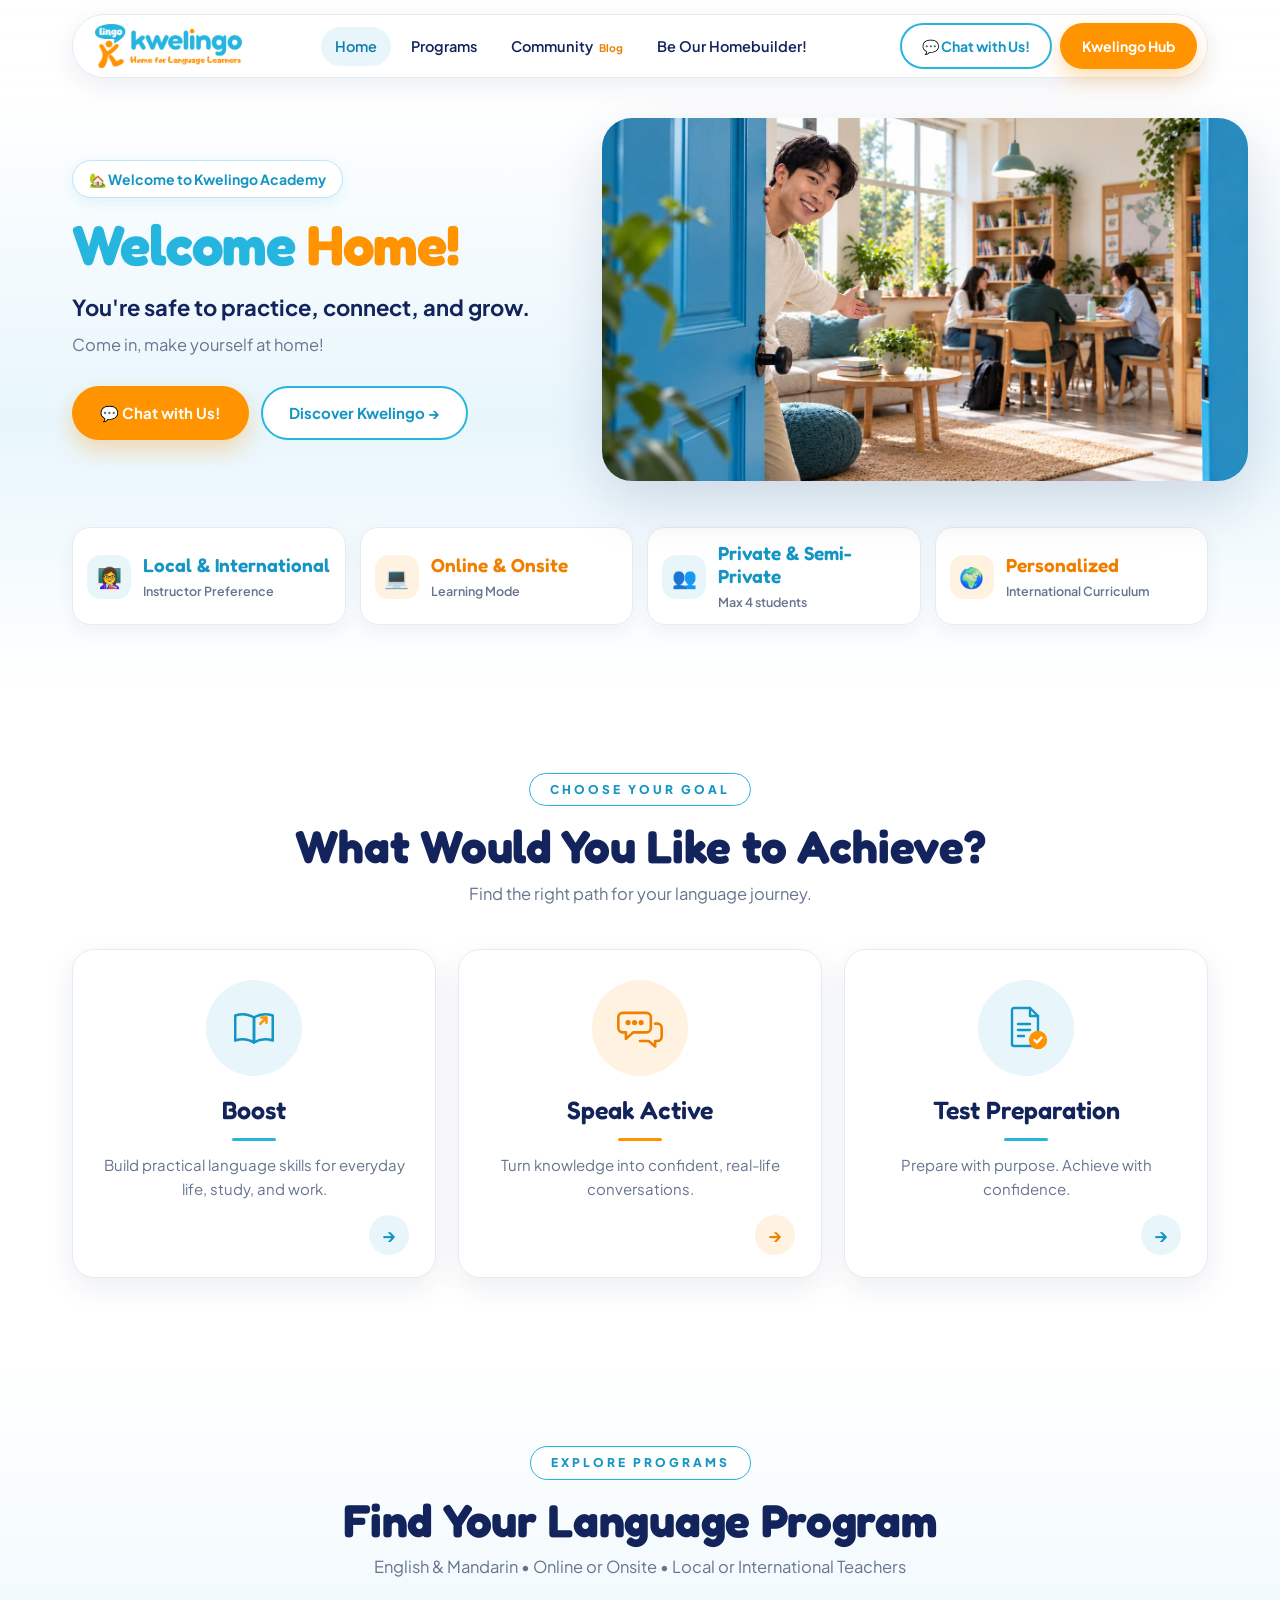
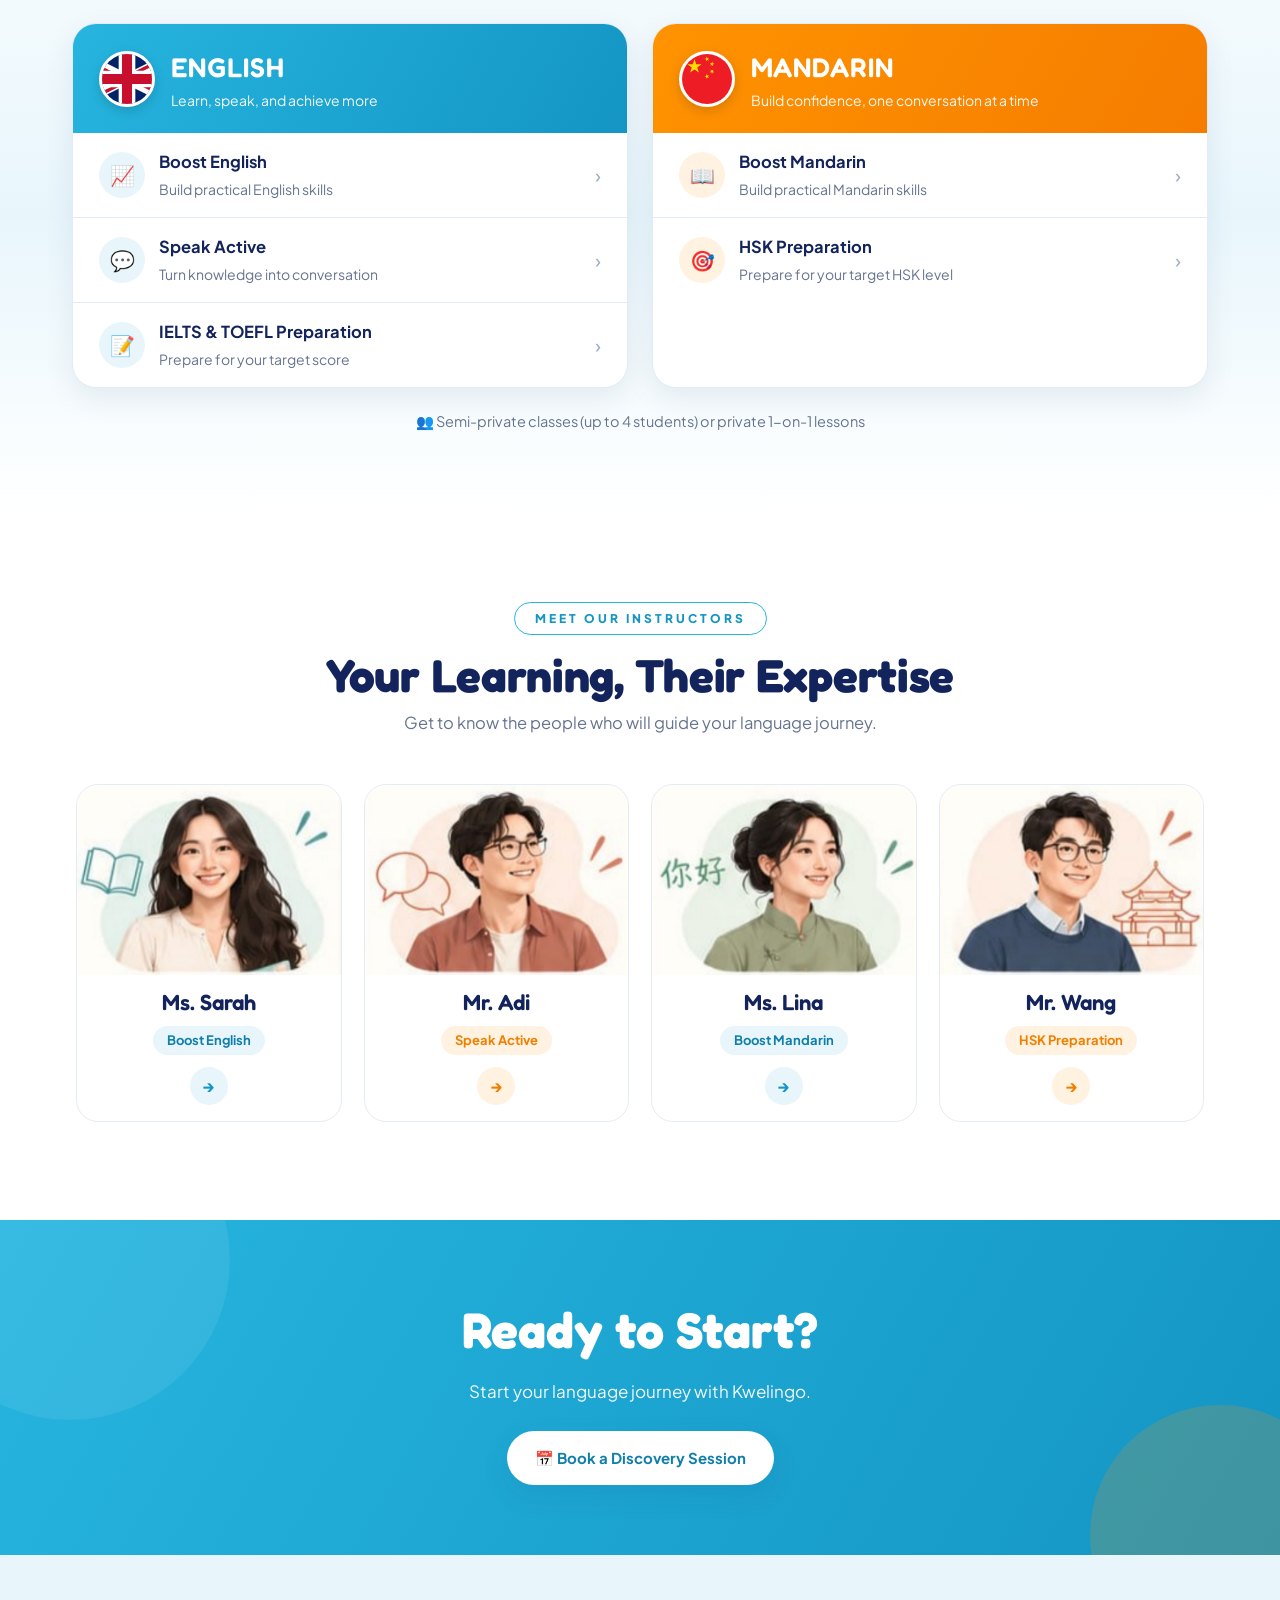
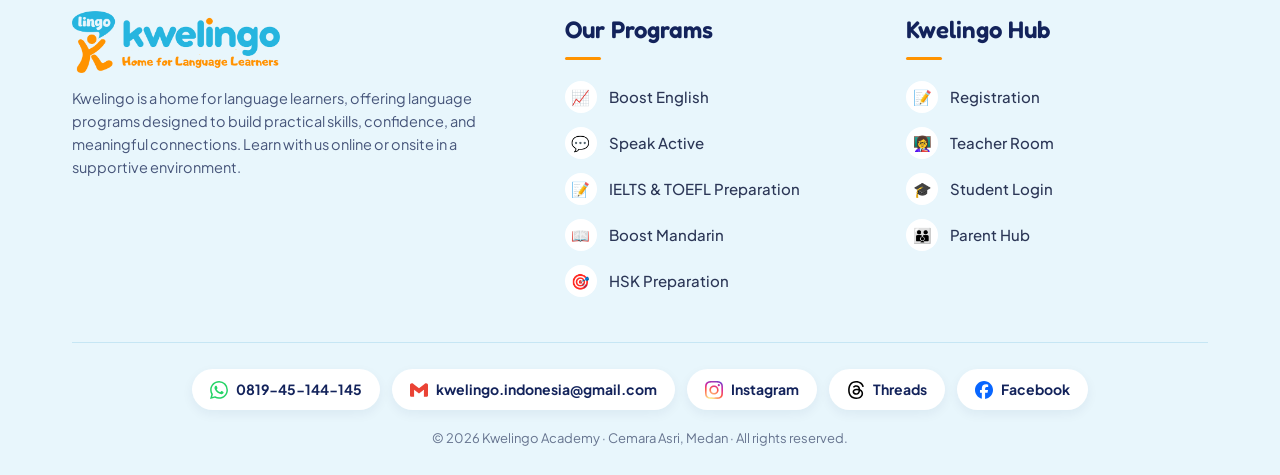
==== commit 2b1ac9e7: "Add files via upload" ====
--- a/index.html
+++ b/index.html
@@ -49,10 +49,10 @@
 .hamburger{display:none;background:none;border:0;font-size:24px;color:var(--navy);cursor:pointer;margin-left:auto;padding:4px 10px}
 
 /* ===== Hero ===== */
-.hero{position:relative;background:linear-gradient(180deg,#fff 0%,var(--sky) 55%,#fff 100%);padding:40px 0 70px;overflow:hidden}
-.hero .grid2{display:grid;grid-template-columns:minmax(0,1fr) minmax(0,1.08fr);gap:40px;align-items:center}
+.hero{position:relative;background:linear-gradient(180deg,#fff 0%,var(--sky) 55%,#fff 100%);padding:26px 0 64px;overflow:hidden}
+.hero .grid2{display:grid;grid-template-columns:minmax(0,1fr) minmax(0,1.22fr);gap:34px;align-items:center}
 .badge{display:inline-flex;gap:8px;align-items:center;background:#fff;border:1.5px solid #BFE6F5;color:var(--blue-d);font-weight:700;font-size:14px;padding:7px 16px;border-radius:999px;box-shadow:0 4px 14px rgba(38,181,223,.12)}
-.hero h1{white-space:nowrap;font-family:var(--disp);font-size:clamp(40px,4.7vw,68px);line-height:1;font-weight:700;margin:18px 0 18px;letter-spacing:-1px}
+.hero h1{white-space:nowrap;font-family:var(--disp);font-size:clamp(40px,4.4vw,64px);line-height:1;font-weight:700;margin:18px 0 18px;letter-spacing:-1px}
 .hero h1 .b{color:var(--blue)}.hero h1 .o{color:var(--orange)}
 .hero .lead{font-size:clamp(18px,2.2vw,22px);font-weight:700;color:var(--navy)}
 .hero .lead2{font-size:16.5px;color:var(--muted);margin-top:6px}
@@ -64,9 +64,9 @@
 .stat:nth-child(even) b{color:var(--orange-d)}
 .stat span{display:block;font-size:12.5px;color:var(--muted);margin-top:4px;font-weight:600}
 /* pop-out photo (cutout effect — inviting you in) */
-.pop{position:relative;width:100%;aspect-ratio:1400/787;margin-top:40px}
-.pop .ph{position:absolute;inset:0;background:url('assets/home-hero.jpg') center/cover no-repeat;clip-path:inset(17% 0 0 0 round 30px);box-shadow:var(--shadow-lg)}
-.pop .shade{position:absolute;inset:17% 0 0 0;border-radius:30px;box-shadow:0 24px 60px rgba(19,35,91,.18);pointer-events:none}
+.pop{position:relative;width:calc(100% + 40px);margin-right:-40px;aspect-ratio:1400/787;margin-top:0}
+.pop .ph{position:absolute;inset:0;background:url('assets/home-hero.jpg') center/cover no-repeat;border-radius:30px;box-shadow:var(--shadow-lg)}
+.pop .shade{position:absolute;inset:0;border-radius:30px;box-shadow:0 24px 60px rgba(19,35,91,.18);pointer-events:none}
 .pop .person{position:absolute;left:calc(348/1400*100%);top:calc(34/787*100%);width:calc(234/1400*100%);pointer-events:none;filter:drop-shadow(0 10px 18px rgba(19,35,91,.18))}
 .pop .ring{position:absolute;left:-26px;top:4%;width:120px;height:120px;border-radius:50%;background:var(--orange);opacity:.14;z-index:-1}
 .pop .ring2{position:absolute;right:-20px;bottom:-24px;width:170px;height:170px;border-radius:50%;background:var(--blue);opacity:.14;z-index:-1}
@@ -96,7 +96,8 @@
 .pcard .ph{display:flex;gap:16px;align-items:center;padding:22px 26px;color:#fff;position:relative}
 .pcard.en .ph{background:linear-gradient(120deg,var(--blue),var(--blue-d))}
 .pcard.zh .ph{background:linear-gradient(120deg,var(--orange),#F57C00)}
-.pcard .flag{width:52px;height:52px;border-radius:50%;background:#fff;display:flex;align-items:center;justify-content:center;font-size:28px;flex-shrink:0;box-shadow:0 4px 12px rgba(0,0,0,.12)}
+.pcard .flag{width:56px;height:56px;border-radius:50%;background:#fff;display:flex;align-items:center;justify-content:center;font-size:28px;flex-shrink:0;overflow:hidden;border:3px solid #fff;box-shadow:0 4px 12px rgba(0,0,0,.15)}
+.pcard .flag svg{width:100%;height:100%;display:block}
 .pcard .ph h3{font-family:var(--disp);font-size:27px;letter-spacing:1px;font-weight:600}
 .pcard .ph p{font-size:14px;opacity:.95}
 .pcard .ph .deco{position:absolute;right:22px;top:50%;transform:translateY(-50%);font-size:46px;opacity:.25}
@@ -187,7 +188,7 @@
   .navbar{flex-wrap:wrap;border-radius:24px}
   .navbar.open .links{display:flex;flex-direction:column;width:100%;order:3;margin:6px 0 0}
   .navbar.open .nav-cta{display:flex;width:100%;order:4;padding-bottom:6px}.navbar.open .nav-cta .btn{flex:1}
-  .hero .grid2{grid-template-columns:minmax(0,1fr)}.pop{max-width:620px;margin:20px auto 0}
+  .hero .grid2{grid-template-columns:minmax(0,1fr)}.pop{max-width:620px;width:100%;margin:20px auto 0}
   .goals,.prog-grid{grid-template-columns:minmax(0,1fr)}
   .ngrid{grid-template-columns:repeat(2,minmax(0,1fr))}.ngrid>a:nth-child(3){display:none}
   .track{grid-auto-columns:calc((100% - 22px)/2)}
@@ -214,7 +215,7 @@
       <div class="links">
         <a href="#top" class="on" onclick="closeNav()">Home</a>
         <a href="#programs" onclick="closeNav()">Programs</a>
-        <a href="blog.html">TeacherNotes <small>Blog</small></a>
+        <a href="blog.html">Community <small>Blog</small></a>
         <a id="waHomebuilder" href="#" target="_blank" rel="noopener" onclick="closeNav()">Be Our Homebuilder!</a>
       </div>
       <div class="nav-cta">
@@ -242,10 +243,6 @@
     <div class="pop" aria-hidden="true">
       <div class="ring"></div><div class="ring2"></div>
       <div class="ph"></div>
-      <img class="person" src="assets/home-hero-person.png" alt="">
-      <div class="float f1"><i>👋</i><div><b>Come on in!</b>Your second home</div></div>
-      <div class="float f2"><i>👥</i><div><b>Max 4</b>students per class</div></div>
-      <div class="float f3"><i>🌏</i><div><b>EN &amp; 中文</b>English &amp; Mandarin</div></div>
     </div>
   </div>
   <div class="wrap">
@@ -276,13 +273,13 @@
     <div class="sec-head"><span class="pill-eyebrow">Explore Programs</span><h2>Find Your Language Program</h2><p>English &amp; Mandarin • Online or Onsite • Local or International Teachers</p></div>
     <div class="prog-grid">
       <div class="pcard en">
-        <div class="ph"><div class="flag">🇬🇧</div><div><h3>ENGLISH</h3><p>Learn, speak, and achieve more</p></div><div class="deco">📖</div></div>
+        <div class="ph"><div class="flag"><svg viewBox="15 0 30 30" preserveAspectRatio="xMidYMid slice" xmlns="http://www.w3.org/2000/svg"><clipPath id="kwUkT"><path d="M30,15 h30 v15 z v15 h-30 z h-30 v-15 z v-15 h30 z"/></clipPath><path d="M0,0 v30 h60 v-30 z" fill="#012169"/><path d="M0,0 L60,30 M60,0 L0,30" stroke="#fff" stroke-width="6"/><path d="M0,0 L60,30 M60,0 L0,30" clip-path="url(#kwUkT)" stroke="#C8102E" stroke-width="4"/><path d="M30,0 v30 M0,15 h60" stroke="#fff" stroke-width="10"/><path d="M30,0 v30 M0,15 h60" stroke="#C8102E" stroke-width="6"/></svg></div><div><h3>ENGLISH</h3><p>Learn, speak, and achieve more</p></div></div>
         <a class="prow" href="registration.html?program=be"><span class="pi">📈</span><div><b>Boost English</b><small>Build practical English skills</small></div><span class="chev">›</span></a>
         <a class="prow" href="registration.html?program=sa"><span class="pi">💬</span><div><b>Speak Active</b><small>Turn knowledge into conversation</small></div><span class="chev">›</span></a>
         <a class="prow" href="registration.html?program=ie"><span class="pi">📝</span><div><b>IELTS &amp; TOEFL Preparation</b><small>Prepare for your target score</small></div><span class="chev">›</span></a>
       </div>
       <div class="pcard zh">
-        <div class="ph"><div class="flag">🇨🇳</div><div><h3>MANDARIN</h3><p>Build confidence, one conversation at a time</p></div><div class="deco">🏮</div></div>
+        <div class="ph"><div class="flag"><svg viewBox="0 0 20 20" preserveAspectRatio="xMidYMid slice" xmlns="http://www.w3.org/2000/svg"><rect width="30" height="20" fill="#EE1C25"/><polygon fill="#FFDE00" points="5.00,2.00 5.67,4.07 7.85,4.07 6.09,5.35 6.76,7.43 5.00,6.15 3.24,7.43 3.91,5.35 2.15,4.07 4.33,4.07"/><polygon fill="#FFDE00" points="10.86,1.49 10.38,2.03 10.75,2.66 10.09,2.37 9.61,2.92 9.67,2.20 9.00,1.91 9.71,1.75 9.78,1.03 10.15,1.65"/><polygon fill="#FFDE00" points="12.99,3.86 12.34,4.18 12.44,4.90 11.93,4.38 11.28,4.70 11.62,4.05 11.12,3.53 11.83,3.66 12.17,3.01 12.27,3.73"/><polygon fill="#FFDE00" points="12.96,7.27 12.24,7.30 12.04,8.00 11.79,7.32 11.06,7.34 11.63,6.90 11.38,6.21 11.99,6.62 12.56,6.17 12.36,6.87"/><polygon fill="#FFDE00" points="10.78,9.62 10.10,9.37 9.65,9.94 9.68,9.21 9.00,8.95 9.70,8.76 9.74,8.04 10.13,8.64 10.84,8.45 10.38,9.02"/></svg></div><div><h3>MANDARIN</h3><p>Build confidence, one conversation at a time</p></div></div>
         <a class="prow" href="registration.html?program=bm"><span class="pi">📖</span><div><b>Boost Mandarin</b><small>Build practical Mandarin skills</small></div><span class="chev">›</span></a>
         <a class="prow" href="registration.html?program=hsk"><span class="pi">🎯</span><div><b>HSK Preparation</b><small>Prepare for your target HSK level</small></div><span class="chev">›</span></a>
       </div>
@@ -306,12 +303,12 @@
 </section>
 
 <!-- ===== CTA ===== -->
-<!-- ===== TEACHERNOTES (latest blog posts) ===== -->
+<!-- ===== COMMUNITY BLOG (latest posts) ===== -->
 <section class="sec" id="notes" style="display:none;background:linear-gradient(180deg,#fff,#F7FBFE)">
   <div class="wrap">
-    <div class="sec-head"><span class="pill-eyebrow">TeacherNotes</span><h2>Fresh from our <span style="color:var(--orange)">teachers</span></h2><p>Learning tips, stories and ideas — straight from the Kwelingo classroom.</p></div>
+    <div class="sec-head"><span class="pill-eyebrow">Community Blog</span><h2>Fresh from our <span style="color:var(--orange)">community</span></h2><p><b style="color:var(--blue-d)">TeacherNotes</b> from our teachers &amp; <b style="color:var(--orange-d)">Open Pages</b> from our students.</p></div>
     <div class="ngrid" id="notesGrid"></div>
-    <div style="text-align:center;margin-top:34px"><a class="btn btn-line" href="blog.html">Read all TeacherNotes →</a></div>
+    <div style="text-align:center;margin-top:34px"><a class="btn btn-line" href="blog.html?s=teachernotes">🍎 TeacherNotes</a> <a class="btn btn-line" href="blog.html?s=openpages" style="border-color:var(--orange);color:var(--orange-d)">📖 Open Pages</a></div>
   </div>
 </section>
 
@@ -342,18 +339,18 @@
         <a href="parent.html"><span>👪</span>Parent Hub</a></div></div>
     </div>
     <div class="contact">
-      <a id="waFoot" href="#" target="_blank" rel="noopener">📞 0819-45-144-145</a>
-      <a href="mailto:kwelingo.indonesia@gmail.com">✉️ kwelingo.indonesia@gmail.com</a>
-      <a href="https://instagram.com/kwelingo" target="_blank" rel="noopener">📷 Instagram</a>
-      <a href="https://threads.net/@kwelingo" target="_blank" rel="noopener">🧵 Threads</a>
-      <a href="https://facebook.com/kwelingo" target="_blank" rel="noopener">👍 Facebook</a>
+      <a id="waFoot" href="#" target="_blank" rel="noopener"><svg width="18" height="18" viewBox="0 0 24 24" aria-hidden="true"><path fill="#25D366" d="M17.472 14.382c-.297-.149-1.758-.867-2.03-.967-.273-.099-.471-.148-.67.15-.197.297-.767.966-.94 1.164-.173.199-.347.223-.644.075-.297-.15-1.255-.463-2.39-1.475-.883-.788-1.48-1.761-1.653-2.059-.173-.297-.018-.458.13-.606.134-.133.298-.347.446-.52.149-.174.198-.298.298-.497.099-.198.05-.371-.025-.52-.075-.149-.669-1.612-.916-2.207-.242-.579-.487-.5-.669-.51-.173-.008-.371-.01-.57-.01-.198 0-.52.074-.792.372-.272.297-1.04 1.016-1.04 2.479 0 1.462 1.065 2.875 1.213 3.074.149.198 2.096 3.2 5.077 4.487.709.306 1.262.489 1.694.625.712.227 1.36.195 1.871.118.571-.085 1.758-.719 2.006-1.413.248-.694.248-1.289.173-1.413-.074-.124-.272-.198-.57-.347m-5.421 7.403h-.004a9.87 9.87 0 01-5.031-1.378l-.361-.214-3.741.982.998-3.648-.235-.374a9.86 9.86 0 01-1.51-5.26c.001-5.45 4.436-9.884 9.888-9.884 2.64 0 5.122 1.03 6.988 2.898a9.825 9.825 0 012.893 6.994c-.003 5.45-4.437 9.884-9.885 9.884m8.413-18.297A11.815 11.815 0 0012.05 0C5.495 0 .16 5.335.157 11.892c0 2.096.547 4.142 1.588 5.945L.057 24l6.305-1.654a11.882 11.882 0 005.683 1.448h.005c6.554 0 11.89-5.335 11.893-11.893a11.821 11.821 0 00-3.48-8.413Z"/></svg> 0819-45-144-145</a>
+      <a href="mailto:kwelingo.indonesia@gmail.com"><svg width="18" height="18" viewBox="0 0 24 24" aria-hidden="true"><path fill="#EA4335" d="M24 5.457v13.909c0 .904-.732 1.636-1.636 1.636h-3.819V11.73L12 16.64l-6.545-4.91v9.273H1.636A1.636 1.636 0 0 1 0 19.366V5.457c0-2.023 2.309-3.178 3.927-1.964L5.455 4.64 12 9.548l6.545-4.91 1.528-1.145C21.69 2.28 24 3.434 24 5.457z"/></svg> kwelingo.indonesia@gmail.com</a>
+      <a href="https://instagram.com/kwelingo" target="_blank" rel="noopener"><svg width="18" height="18" viewBox="0 0 24 24" aria-hidden="true"><defs><radialGradient id="kwIgG" cx="30%" cy="107%" r="150%"><stop offset="0" stop-color="#FDF497"/><stop offset=".05" stop-color="#FDF497"/><stop offset=".45" stop-color="#FD5949"/><stop offset=".6" stop-color="#D6249F"/><stop offset=".9" stop-color="#285AEB"/></radialGradient></defs><path fill="url(#kwIgG)" d="M7.0301.084c-1.2768.0602-2.1487.264-2.911.5634-.7888.3075-1.4575.72-2.1228 1.3877-.6652.6677-1.075 1.3368-1.3802 2.127-.2954.7638-.4956 1.6365-.552 2.914-.0564 1.2775-.0689 1.6882-.0626 4.947.0062 3.2586.0206 3.6671.0825 4.9473.061 1.2765.264 2.1482.5635 2.9107.308.7889.72 1.4573 1.388 2.1228.6679.6655 1.3365 1.0743 2.1285 1.38.7632.295 1.6361.4961 2.9134.552 1.2773.056 1.6884.069 4.9462.0627 3.2578-.0062 3.668-.0207 4.9478-.0814 1.28-.0607 2.147-.2652 2.9098-.5633.7889-.3086 1.4578-.72 2.1228-1.3881.665-.6682 1.0745-1.3378 1.3795-2.1284.2957-.7632.4966-1.636.552-2.9124.056-1.2809.0692-1.6898.063-4.948-.0063-3.2583-.021-3.6668-.0817-4.9465-.0607-1.2797-.264-2.1487-.5633-2.9117-.3084-.7889-.72-1.4568-1.3876-2.1228C21.2982 1.33 20.628.9208 19.8378.6165 19.074.321 18.2017.1197 16.9244.0645 15.6471.0093 15.236-.005 11.977.0014 8.718.0076 8.31.0215 7.0301.0839m.1402 21.6932c-1.17-.0509-1.8053-.2453-2.2287-.408-.5606-.216-.96-.4771-1.3819-.895-.422-.4178-.6811-.8186-.9-1.378-.1644-.4234-.3624-1.058-.4171-2.228-.0595-1.2645-.072-1.6442-.079-4.848-.007-3.2037.0053-3.583.0607-4.848.05-1.169.2456-1.805.408-2.2282.216-.5613.4762-.96.895-1.3816.4188-.4217.8184-.6814 1.3783-.9003.423-.1651 1.0575-.3614 2.227-.4171 1.2655-.06 1.6447-.072 4.848-.079 3.2033-.007 3.5835.005 4.8495.0608 1.169.0508 1.8053.2445 2.228.408.5608.216.96.4754 1.3816.895.4217.4194.6816.8176.9005 1.3787.1653.4217.3617 1.056.4169 2.2263.0602 1.2655.0739 1.645.0796 4.848.0058 3.203-.0055 3.5834-.061 4.848-.051 1.17-.245 1.8055-.408 2.2294-.216.5604-.4763.96-.8954 1.3814-.419.4215-.8181.6811-1.3783.9-.4224.1649-1.0577.3617-2.2262.4174-1.2656.0595-1.6448.072-4.8493.079-3.2045.007-3.5825-.006-4.848-.0608M16.953 5.5864A1.44 1.44 0 1 0 18.39 4.144a1.44 1.44 0 0 0-1.437 1.4424M5.8385 12.012c.0067 3.4032 2.7706 6.1557 6.173 6.1493 3.4026-.0065 6.157-2.7701 6.1506-6.1733-.0065-3.4032-2.771-6.1565-6.174-6.1498-3.403.0067-6.156 2.771-6.1496 6.1738M8 12.0077a4 4 0 1 1 4.008 3.9921A3.9996 3.9996 0 0 1 8 12.0077"/></svg> Instagram</a>
+      <a href="https://threads.net/@kwelingo" target="_blank" rel="noopener"><svg width="18" height="18" viewBox="0 0 24 24" aria-hidden="true"><path fill="#000000" d="M12.186 24h-.007c-3.581-.024-6.334-1.205-8.184-3.509C2.35 18.44 1.5 15.586 1.472 12.01v-.017c.03-3.579.879-6.43 2.525-8.482C5.845 1.205 8.6.024 12.18 0h.014c2.746.02 5.043.725 6.826 2.098 1.677 1.29 2.858 3.13 3.509 5.467l-2.04.569c-1.104-3.96-3.898-5.984-8.304-6.015-2.91.022-5.11.936-6.54 2.717C4.307 6.504 3.616 8.914 3.589 12c.027 3.086.718 5.496 2.057 7.164 1.43 1.783 3.631 2.698 6.54 2.717 2.623-.02 4.358-.631 5.8-2.045 1.647-1.613 1.618-3.593 1.09-4.798-.31-.71-.873-1.3-1.634-1.75-.192 1.352-.622 2.446-1.284 3.272-.886 1.102-2.14 1.704-3.73 1.79-1.202.065-2.361-.218-3.259-.801-1.063-.689-1.685-1.74-1.752-2.964-.065-1.19.408-2.285 1.33-3.082.88-.76 2.119-1.207 3.583-1.291a13.853 13.853 0 0 1 3.02.142c-.126-.742-.375-1.332-.75-1.757-.513-.586-1.308-.883-2.359-.89h-.029c-.844 0-1.992.232-2.721 1.32L7.734 7.847c.98-1.454 2.568-2.256 4.478-2.256h.044c3.194.02 5.097 1.975 5.287 5.388.108.046.216.094.321.142 1.49.7 2.58 1.761 3.154 3.07.797 1.82.871 4.79-1.548 7.158-1.85 1.81-4.094 2.628-7.277 2.65Zm1.003-11.69c-.242 0-.487.007-.739.021-1.836.103-2.98.946-2.916 2.143.067 1.256 1.452 1.839 2.784 1.767 1.224-.065 2.818-.543 3.086-3.71a10.5 10.5 0 0 0-2.215-.221z"/></svg> Threads</a>
+      <a href="https://facebook.com/kwelingo" target="_blank" rel="noopener"><svg width="18" height="18" viewBox="0 0 24 24" aria-hidden="true"><path fill="#0866FF" d="M9.101 23.691v-7.98H6.627v-3.667h2.474v-1.58c0-4.085 1.848-5.978 5.858-5.978.401 0 .955.042 1.468.103a8.68 8.68 0 0 1 1.141.195v3.325a8.623 8.623 0 0 0-.653-.036 26.805 26.805 0 0 0-.733-.009c-.707 0-1.259.096-1.675.309a1.686 1.686 0 0 0-.679.622c-.258.42-.374.995-.374 1.752v1.297h3.919l-.386 2.103-.287 1.564h-3.246v8.245C19.396 23.238 24 18.179 24 12.044c0-6.627-5.373-12-12-12s-12 5.373-12 12c0 5.628 3.874 10.35 9.101 11.647Z"/></svg> Facebook</a>
     </div>
     <div class="copy">© 2026 Kwelingo Academy · Cemara Asri, Medan · All rights reserved.</div>
   </div>
 </footer>
 <div class="toast" id="toast"></div>
 
-<script src="assets/app.js?v=20261106"></script>
+<script src="assets/app.js?v=20261110"></script>
 <script>
 /* ---- WhatsApp links ---- */
 const WA_NO="6281945144145";
@@ -370,28 +367,21 @@
 addEventListener('scroll',()=>{ const y=scrollY+140; let cur='top'; secs.forEach(id=>{ const s=document.getElementById(id); if(s&&s.offsetTop<=y) cur=id; });
   document.querySelectorAll('.links a').forEach(a=>a.classList.toggle('on',a.getAttribute('href')==='#'+cur)); },{passive:true});
 
-/* ---- Instructors (edit names, photos & bios here) ---- */
-const TEACHERS=[
-  {n:"Ms. Sarah",p:"Boost English",c:"b",img:"assets/teacher-sarah.jpg",
-   bio:"Sarah has a background in English Language Education and over 5 years of teaching experience. She enjoys creating a supportive and engaging classroom where students build practical language skills for real-life situations.",
-   facts:[["🎓","B.A. in English Language Education"],["👥","5+ years teaching teens and adults"],["📖","Focus on communicative and student-centered learning"]]},
-  {n:"Mr. Adi",p:"Speak Active",c:"o",img:"assets/teacher-adi.jpg",
-   bio:"Adi is a communication-focused instructor with a background in International Relations. He helps learners turn their existing knowledge into confident, natural conversations through practical and interactive sessions.",
-   facts:[["🎓","B.A. in International Relations"],["👥","4+ years teaching adults and professionals"],["💬","Specializes in conversation skills and real-life communication"]]},
-  {n:"Ms. Lina",p:"Boost Mandarin",c:"b",img:"assets/teacher-lina.jpg",
-   bio:"Lina is a native Mandarin speaker who makes learning Chinese approachable and fun, guiding students from their very first characters to everyday conversation.",
-   facts:[["🗣️","Native Mandarin speaker"],["📚","HSK-aligned teaching"],["🌱","Beginner-friendly classes"]]},
-  {n:"Mr. Wang",p:"HSK Preparation",c:"o",img:"assets/teacher-wang.jpg",
-   bio:"Wang specializes in structured HSK exam preparation, helping students reach their target level with clear strategies and steady, measurable progress.",
-   facts:[["🎯","HSK exam specialist"],["🗂️","Structured preparation plans"],["📈","Target-level coaching"]]},
-];
+/* ---- Instructors: managed in Super Admin → Website → Instructor Profiles ---- */
+let TEACHERS=[];
+const hx=v=>String(v??'').replace(/[&<>"']/g,c=>({'&':'&amp;','<':'&lt;','>':'&gt;','"':'&quot;',"'":'&#39;'}[c]));
 const track=document.getElementById('track'), bio=document.getElementById('bio');
+function drawTeachers(){
+  track.innerHTML=TEACHERS.map((t,i)=>`<div class="tcard" data-i="${i}" onclick="openBio(${i})"><img src="${hx(t.photo)}" alt="${hx(t.name)}" loading="lazy"><h4>${hx(t.name)}</h4><span class="tag ${t.color==='o'?'o':'b'}">${hx(t.role)}</span><div class="go ${t.color==='o'?'o':'b'}">→</div></div>`).join('');
+  document.getElementById('instructors').style.display=TEACHERS.length?'':'none'; drawDots();
+}
+(async()=>{ TEACHERS=typeof loadWebTeachers==='function'?await loadWebTeachers():[]; drawTeachers(); })();
 let SEL=-1;
-track.innerHTML=TEACHERS.map((t,i)=>`<div class="tcard" data-i="${i}" onclick="openBio(${i})"><img src="${t.img}" alt="${t.n}" loading="lazy"><h4>${t.n}</h4><span class="tag ${t.c}">${t.p}</span><div class="go ${t.c}">→</div></div>`).join('');
 function openBio(i){
   if(SEL===i){ SEL=-1; bio.classList.remove('show'); mark(); return; }
-  SEL=i; const t=TEACHERS[i];
-  bio.innerHTML=`<img src="${t.img}" alt="${t.n}"><div><h3>${t.n}</h3><div class="role" style="color:${t.c==='b'?'var(--blue-d)':'var(--orange-d)'}">${t.p} Instructor</div><p>${t.bio}</p><div class="facts">${t.facts.map(f=>`<div><span>${f[0]}</span>${f[1]}</div>`).join('')}</div></div>`;
+  SEL=i; const t=TEACHERS[i], c=t.color==='o'?'o':'b';
+  bio.innerHTML=`<img src="${hx(t.photo)}" alt="${hx(t.name)}"><div><h3>${hx(t.name)}</h3><div class="role" style="color:${c==='b'?'var(--blue-d)':'var(--orange-d)'}">${hx(t.role)} Instructor${t.type==='International'?' · International':''}</div><p>${hx(t.bio)}</p><div class="facts">${(t.facts||[]).map(f=>`<div><span>${hx(f[0])}</span>${hx(f[1])}</div>`).join('')}</div>
+    <a class="btn btn-or" style="margin-top:18px;padding:10px 20px;font-size:14px" href="registration.html?teacher=${encodeURIComponent(t.id)}">Learn with ${hx(String(t.name).replace(/^(Ms|Mr|Mrs|Miss)\.?\s+/i,''))} →</a></div>`;
   bio.classList.add('show'); mark(); stopAuto();
   setTimeout(()=>bio.scrollIntoView({behavior:'smooth',block:'nearest'}),60);
 }
@@ -408,15 +398,14 @@
 let AUTO=setInterval(()=>{ if(pages()>1) goTo(curPage()+1); },4500);
 function stopAuto(){ clearInterval(AUTO); }
 
-/* ---- TeacherNotes: latest 3 published posts ---- */
+/* ---- Community Blog: latest 3 published posts ---- */
 (async function(){
   if(typeof blogPublished!=='function') return;
   const posts=(await blogPublished()).slice(0,3); if(!posts.length) return;
-  const IC={'Learning Tips':'💡','English':'🇬🇧','Mandarin':'🀄','Test Prep':'📝','Kwelingo News':'📣','Stories':'📖'};
   const h=v=>String(v??'').replace(/[&<>"']/g,c=>({'&':'&amp;','<':'&lt;','>':'&gt;','"':'&quot;',"'":'&#39;'}[c]));
-  const tn=c=>(BLOG_CATS.indexOf(c)%2===1)?'o':'';
+  const tn=p=>BLOG_SECTIONS[blogSectionOf(p)].tone==='o'?'o':'';
   const df=d=>{ const x=new Date(String(d||'').length<=10?d+'T00:00:00':d); return isNaN(x)?'':x.toLocaleDateString('en-GB',{day:'numeric',month:'short',year:'numeric'}); };
-  document.getElementById('notesGrid').innerHTML=posts.map(p=>`<a class="ncard" href="blog.html?p=${encodeURIComponent(p.slug||p.id)}"><div class="ncv ${tn(p.category)}">${IC[p.category]||'📝'}${p.cover_url?`<img src="${h(p.cover_url)}" alt="" loading="lazy" onerror="this.remove()">`:''}</div><div class="nbd"><span class="ncat ${tn(p.category)}">${h(p.category||'Notes')}</span><h3>${h(p.title)}</h3><p>${h(p.excerpt||'')}</p><small>${h(p.author_name||'Kwelingo Team')} · ${df(p.published_at)} · ${blogReadMins(p.content)} min read</small></div></a>`).join('');
+  document.getElementById('notesGrid').innerHTML=posts.map(p=>`<a class="ncard" href="blog.html?p=${encodeURIComponent(p.slug||p.id)}"><div class="ncv ${tn(p)}">${BLOG_CAT_IC[p.category]||'📝'}${p.cover_url?`<img src="${h(p.cover_url)}" alt="" loading="lazy" onerror="this.remove()">`:''}</div><div class="nbd"><span class="ncat ${tn(p)}">${h(blogSectionOf(p))} · ${h(p.category||'Notes')}</span><h3>${h(p.title)}</h3><p>${h(p.excerpt||'')}</p><small>${h(p.author_name||'Kwelingo Team')} · ${df(p.published_at)} · ${blogReadMins(p.content)} min read</small></div></a>`).join('');
   document.getElementById('notes').style.display='';
 })();
 </script>
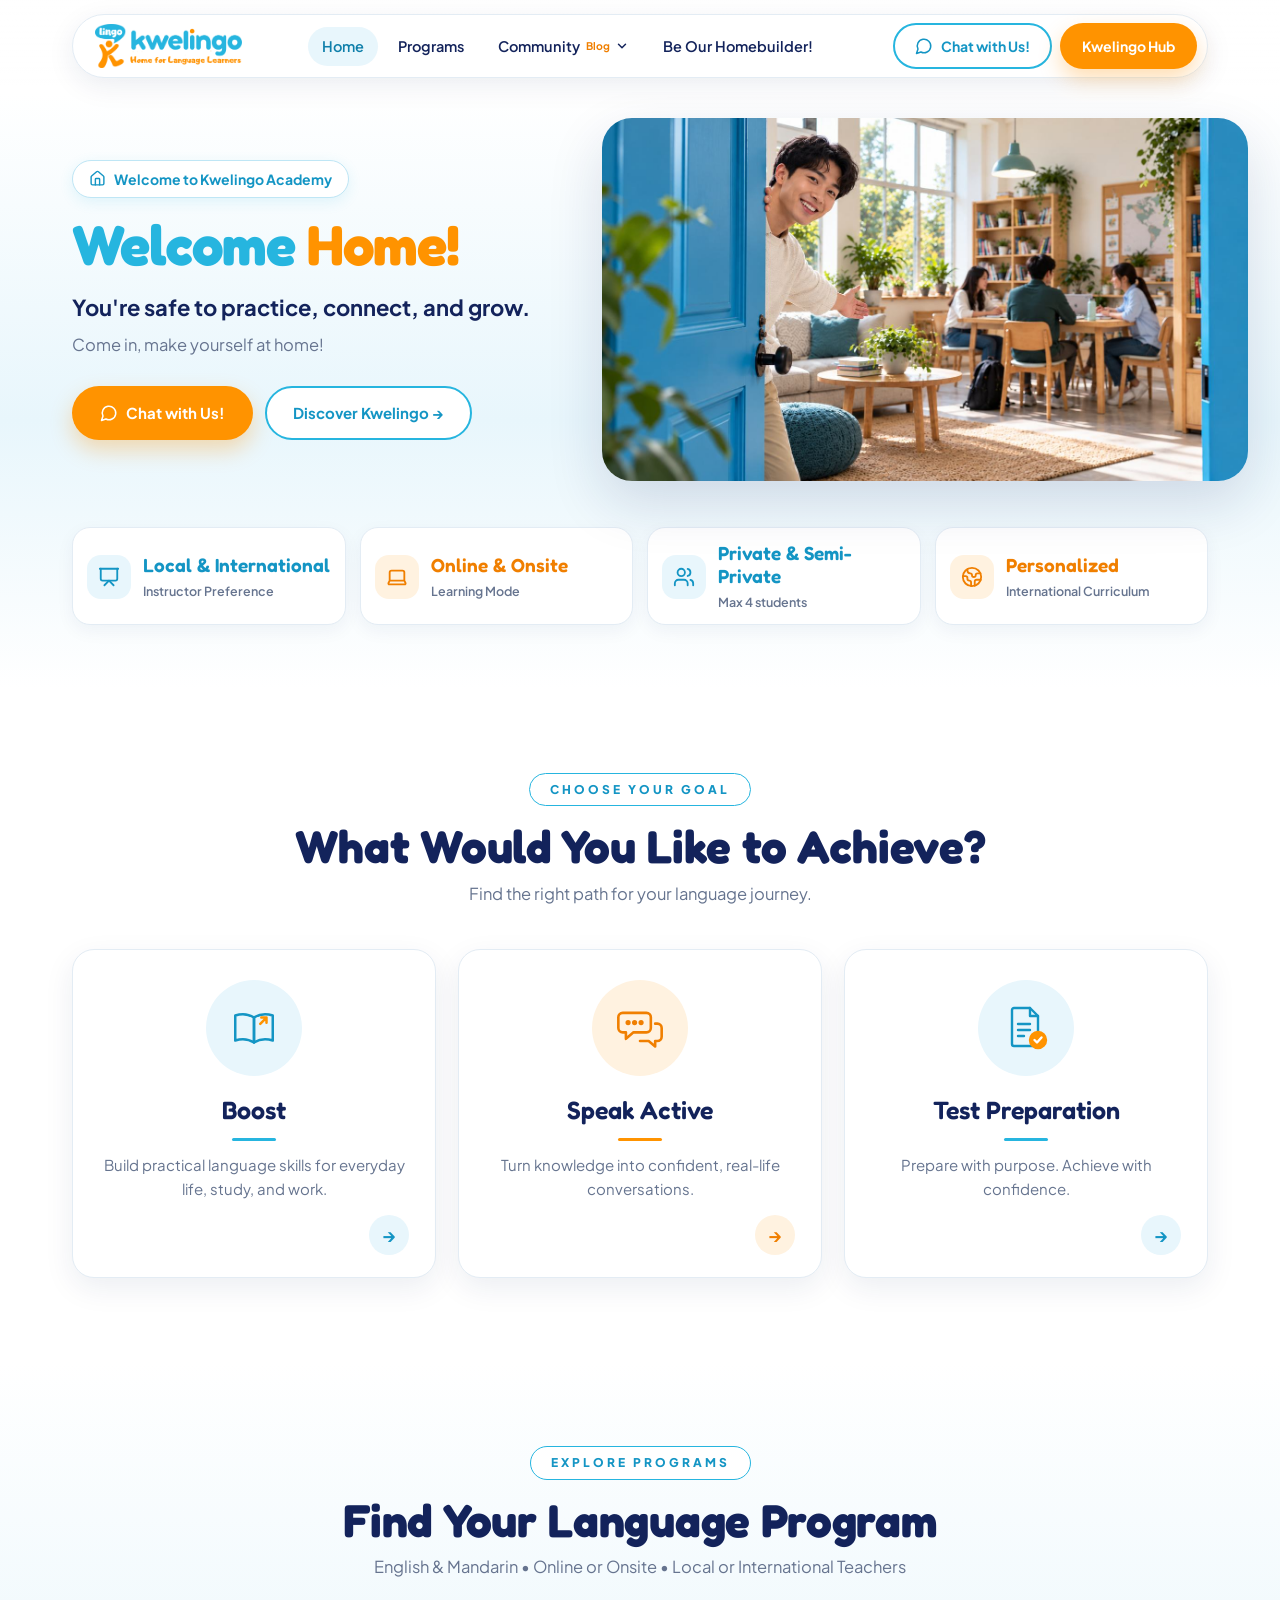
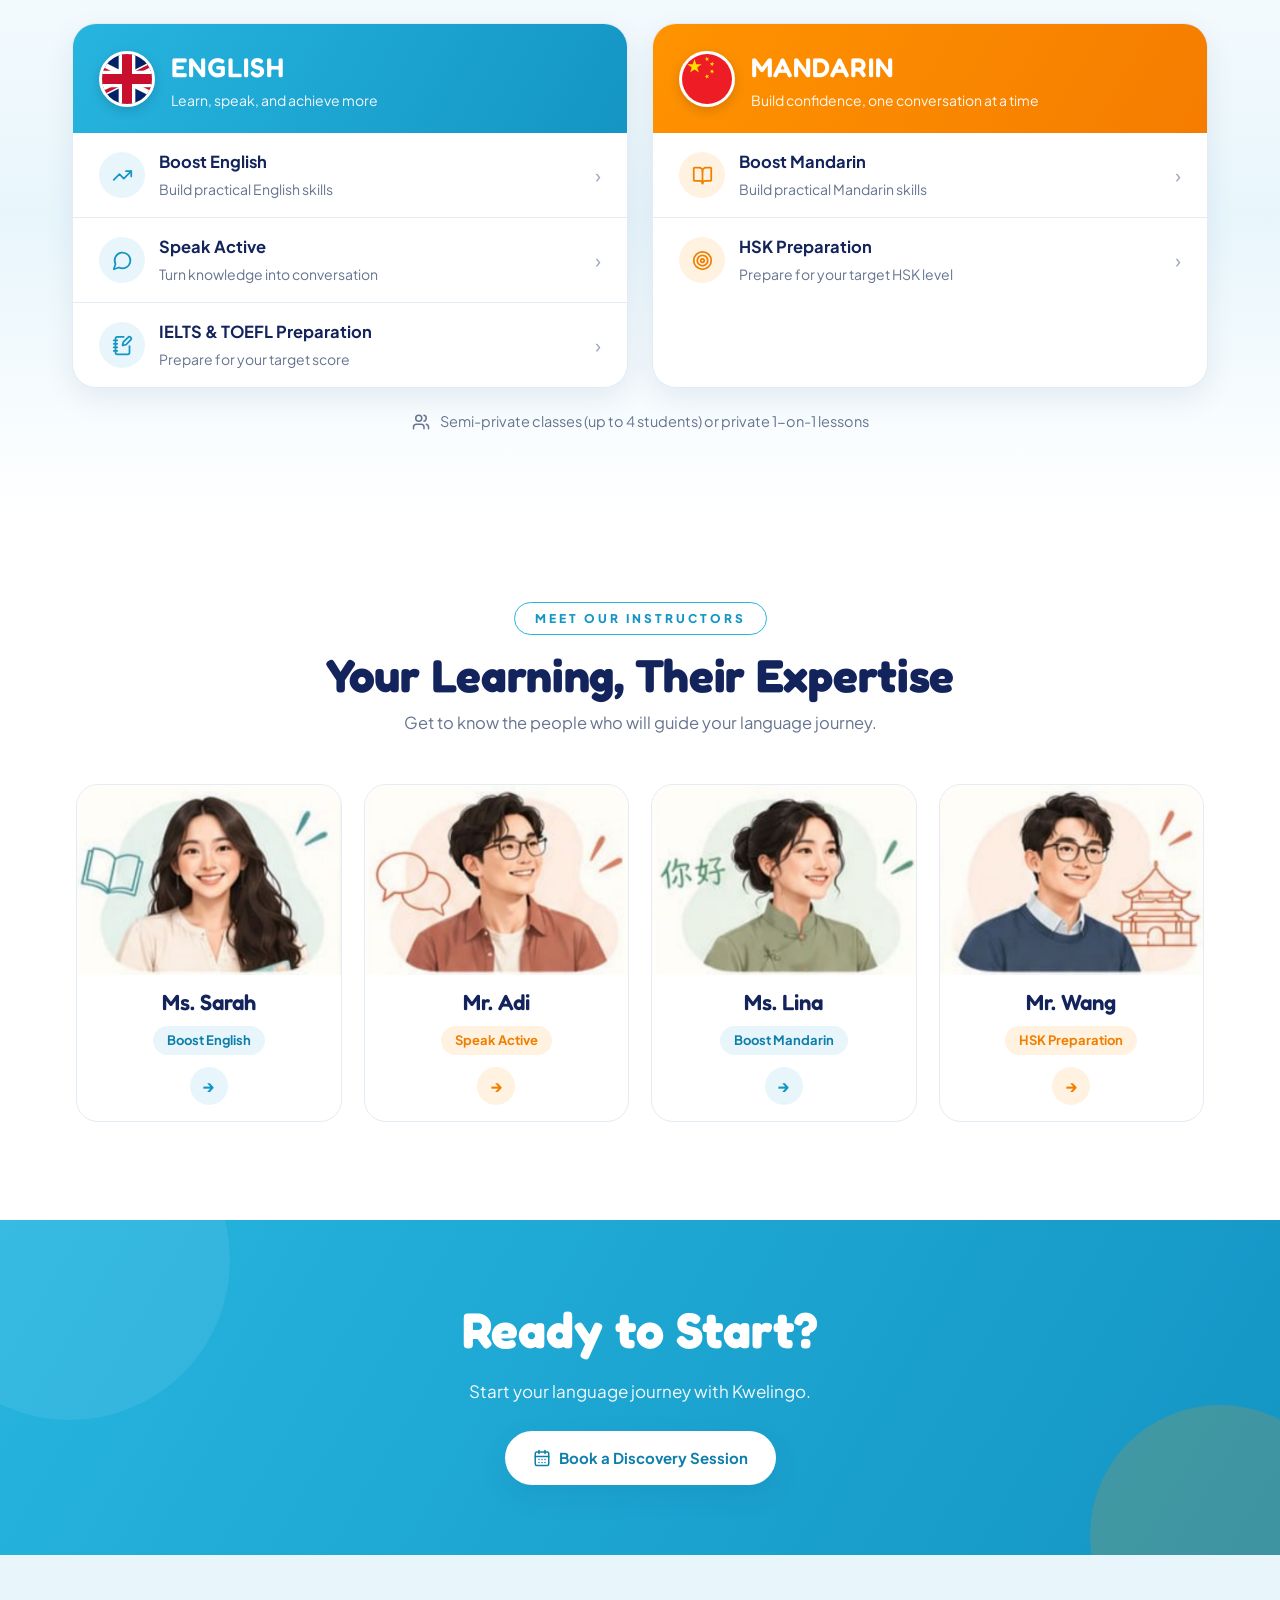
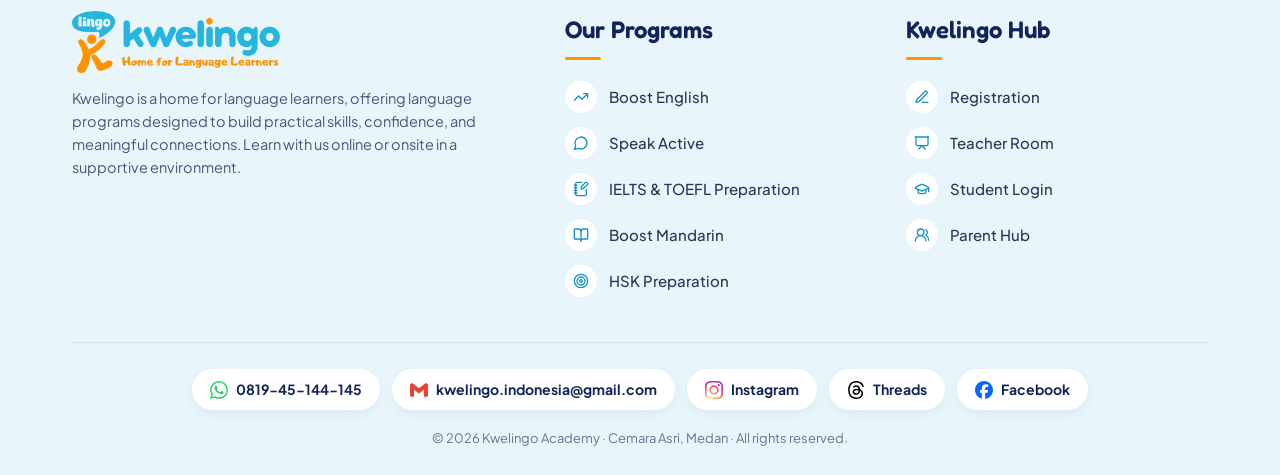
==== commit 378f2e9a: "Add files via upload" ====
--- a/index.html
+++ b/index.html
@@ -25,6 +25,7 @@
 a{text-decoration:none;color:inherit}
 img{max-width:100%;display:block}
 .wrap{max-width:1180px;margin:0 auto;padding:0 22px}
+.btn svg.li{flex-shrink:0}
 .btn{display:inline-flex;align-items:center;justify-content:center;gap:8px;padding:13px 26px;border-radius:999px;font-weight:700;font-size:15px;cursor:pointer;border:2px solid transparent;transition:.18s;white-space:nowrap;font-family:inherit}
 .btn:active{transform:translateY(1px)}
 .btn-or{background:var(--orange);color:#fff;box-shadow:0 10px 22px rgba(255,147,0,.3)}.btn-or:hover{background:var(--orange-d);transform:translateY(-2px)}
@@ -48,6 +49,25 @@
 .nav-cta .btn{padding:10px 20px;font-size:14px}
 .hamburger{display:none;background:none;border:0;font-size:24px;color:var(--navy);cursor:pointer;margin-left:auto;padding:4px 10px}
 
+/* nav dropdown (Community Blog) */
+.dd{position:relative}
+.dd .ddt{display:inline-flex;align-items:center;gap:3px}
+.dd .ddt .chev{transition:.2s;margin-left:2px}
+.ddm{position:absolute;top:calc(100% + 10px);left:50%;transform:translate(-50%,6px);min-width:290px;background:#fff;border:1px solid var(--line);border-radius:18px;box-shadow:0 18px 44px rgba(19,35,91,.16);padding:8px;display:flex;flex-direction:column;gap:2px;opacity:0;visibility:hidden;transition:.18s;z-index:200}
+.ddm:before{content:"";position:absolute;top:-12px;left:0;right:0;height:12px}
+.dd:hover .ddm,.dd:focus-within .ddm,.dd.open .ddm{opacity:1;visibility:visible;transform:translate(-50%,0)}
+.dd:hover .ddt .chev,.dd.open .ddt .chev{transform:rotate(180deg)}
+.links .ddm a{display:flex;gap:12px;align-items:center;padding:10px 12px;border-radius:13px;font-weight:600}
+.links .ddm a:hover{background:var(--sky)}
+.ddm .di{width:38px;height:38px;flex:0 0 38px;border-radius:12px;background:var(--sky);color:var(--blue-d);display:flex;align-items:center;justify-content:center}
+.ddm .di.o{background:var(--orange-soft);color:var(--orange-d)}.ddm .di.g{background:#EEF1F6;color:var(--navy)}
+.ddm b{display:block;font-size:14.5px;color:var(--navy)}.ddm small{display:block;font-size:12px;color:var(--muted);font-weight:500;margin:0}
+@media(max-width:960px){
+  .dd .ddt .chev{display:none}
+  .ddm{position:static;transform:none!important;opacity:1;visibility:visible;box-shadow:none;border:0;padding:0 0 0 14px;min-width:0;background:transparent;display:none}
+  .navbar.open .ddm{display:flex}
+  .ddm .di{width:30px;height:30px;flex-basis:30px}.ddm small{display:none}
+}
 /* ===== Hero ===== */
 .hero{position:relative;background:linear-gradient(180deg,#fff 0%,var(--sky) 55%,#fff 100%);padding:26px 0 64px;overflow:hidden}
 .hero .grid2{display:grid;grid-template-columns:minmax(0,1fr) minmax(0,1.22fr);gap:34px;align-items:center}
@@ -58,7 +78,7 @@
 .hero .lead2{font-size:16.5px;color:var(--muted);margin-top:6px}
 .hero .ctas{display:flex;gap:12px;flex-wrap:wrap;margin:28px 0 0}
 .stats{display:grid;grid-template-columns:repeat(4,minmax(0,1fr));gap:14px;margin-top:46px}
-.stat{display:flex;gap:12px;align-items:center}.stat i{font-style:normal;width:44px;height:44px;border-radius:14px;background:var(--sky);display:flex;align-items:center;justify-content:center;font-size:20px;flex-shrink:0}.stat:nth-child(even) i{background:var(--orange-soft)}
+.stat{display:flex;gap:12px;align-items:center}.stat i{font-style:normal;width:44px;height:44px;border-radius:14px;background:var(--sky);color:var(--blue-d);display:flex;align-items:center;justify-content:center;font-size:20px;flex-shrink:0}.stat:nth-child(even) i{background:var(--orange-soft);color:var(--orange-d)}
 .stat{background:#fff;border:1px solid var(--line);border-radius:18px;padding:14px 14px 12px;box-shadow:0 6px 18px rgba(19,35,91,.05)}
 .stat b{display:block;font-family:var(--disp);font-size:19px;font-weight:600;color:var(--blue-d);line-height:1.2}
 .stat:nth-child(even) b{color:var(--orange-d)}
@@ -105,7 +125,7 @@
 .prow:last-child{border-bottom:0}
 .prow:hover{background:#FAFCFE}
 .prow .pi{width:46px;height:46px;border-radius:50%;display:flex;align-items:center;justify-content:center;font-size:20px;flex-shrink:0}
-.en .pi{background:var(--sky)}.zh .pi{background:var(--orange-soft)}
+.en .pi{background:var(--sky);color:var(--blue-d)}.zh .pi{background:var(--orange-soft);color:var(--orange-d)}
 .prow b{display:block;color:var(--navy);font-size:16.5px}
 .prow small{color:var(--muted);font-size:14px}
 .prow .chev{margin-left:auto;color:#9AA8C0;font-size:20px}
@@ -138,7 +158,7 @@
 .bio p{color:#46557A;font-size:15.5px}
 .facts{display:grid;grid-template-columns:repeat(3,minmax(0,1fr));gap:14px;margin-top:16px}
 .facts div{display:flex;gap:10px;align-items:flex-start;font-size:13.5px;color:var(--ink)}
-.facts span{font-size:20px;line-height:1}
+.facts span{font-size:20px;line-height:1;width:36px;height:36px;border-radius:11px;background:var(--sky);color:var(--blue-d);display:flex;align-items:center;justify-content:center;flex-shrink:0}
 .bio .x{position:absolute}
 
 /* ===== TeacherNotes ===== */
@@ -172,7 +192,7 @@
 footer h4:after{content:"";display:block;width:36px;height:3px;border-radius:3px;background:var(--orange);margin:8px 0 14px}
 .flinks a{display:flex;align-items:center;gap:12px;padding:7px 0;font-size:15px;color:var(--ink);font-weight:500}
 .flinks a:hover{color:var(--blue-dd)}
-.flinks a span{width:32px;height:32px;border-radius:50%;background:#fff;display:inline-flex;align-items:center;justify-content:center;font-size:15px}
+.flinks a span{width:32px;height:32px;border-radius:50%;background:#fff;display:inline-flex;align-items:center;justify-content:center;font-size:15px;color:var(--blue-d);flex-shrink:0}
 .contact{display:flex;justify-content:center;gap:12px;flex-wrap:wrap;margin:38px 0 18px;padding-top:26px;border-top:1px solid #C6E6F4}
 .contact a{display:inline-flex;gap:8px;align-items:center;background:#fff;border-radius:999px;padding:9px 18px;font-weight:700;font-size:14px;color:var(--navy);box-shadow:0 4px 12px rgba(19,35,91,.06)}
 .contact a:hover{color:var(--blue-dd)}
@@ -215,11 +235,16 @@
       <div class="links">
         <a href="#top" class="on" onclick="closeNav()">Home</a>
         <a href="#programs" onclick="closeNav()">Programs</a>
-        <a href="blog.html">Community <small>Blog</small></a>
+        <div class="dd" id="ddBlog"><a href="blog.html" class="ddt" onclick="return ddTap(event)" aria-haspopup="true">Community <small>Blog</small> <svg class="chev" width="14" height="14" viewBox="0 0 24 24" fill="none" stroke="currentColor" stroke-width="2.5" stroke-linecap="round" stroke-linejoin="round" aria-hidden="true"><path d="m6 9 6 6 6-6"/></svg></a>
+          <div class="ddm" role="menu">
+            <a href="blog.html?s=teachernotes" role="menuitem"><span class="di"><svg class="li" width="19" height="19" viewBox="0 0 24 24" fill="none" stroke="currentColor" stroke-width="2" stroke-linecap="round" stroke-linejoin="round" aria-hidden="true"><path d="M12 20.94c1.5 0 2.75 1.06 4 1.06 3 0 6-8 6-12.22A4.91 4.91 0 0 0 17 5c-2.22 0-4 1.44-5 2-1-.56-2.78-2-5-2a4.9 4.9 0 0 0-5 4.78C2 14 5 22 8 22c1.25 0 2.5-1.06 4-1.06Z"/><path d="M10 2c1 .5 2 2 2 5"/></svg></span><span><b>TeacherNotes</b><small>Teaching tips from our teachers</small></span></a>
+            <a href="blog.html?s=openpages" role="menuitem"><span class="di o"><svg class="li" width="19" height="19" viewBox="0 0 24 24" fill="none" stroke="currentColor" stroke-width="2" stroke-linecap="round" stroke-linejoin="round" aria-hidden="true"><path d="M12 7v14"/><path d="M3 18a1 1 0 0 1-1-1V4a1 1 0 0 1 1-1h5a4 4 0 0 1 4 4 4 4 0 0 1 4-4h5a1 1 0 0 1 1 1v13a1 1 0 0 1-1 1h-6a3 3 0 0 0-3 3 3 3 0 0 0-3-3z"/></svg></span><span><b>Open Pages</b><small>Stories &amp; perspectives from our students</small></span></a>
+            <a href="blog.html" role="menuitem" class="all"><span class="di g"><svg class="li" width="19" height="19" viewBox="0 0 24 24" fill="none" stroke="currentColor" stroke-width="2" stroke-linecap="round" stroke-linejoin="round" aria-hidden="true"><path d="M4 22h16a2 2 0 0 0 2-2V4a2 2 0 0 0-2-2H8a2 2 0 0 0-2 2v16a2 2 0 0 1-2 2Zm0 0a2 2 0 0 1-2-2v-9c0-1.1.9-2 2-2h2"/><path d="M18 14h-8"/><path d="M15 18h-5"/><path d="M10 6h8v4h-8V6Z"/></svg></span><span><b>All Articles</b><small>Everything in the Community Blog</small></span></a>
+          </div></div>
         <a id="waHomebuilder" href="#" target="_blank" rel="noopener" onclick="closeNav()">Be Our Homebuilder!</a>
       </div>
       <div class="nav-cta">
-        <a class="btn btn-line" id="waNav" href="#" target="_blank" rel="noopener">💬 Chat with Us!</a>
+        <a class="btn btn-line" id="waNav" href="#" target="_blank" rel="noopener"><svg class="li" width="18" height="18" viewBox="0 0 24 24" fill="none" stroke="currentColor" stroke-width="2" stroke-linecap="round" stroke-linejoin="round" aria-hidden="true"><path d="M7.9 20A9 9 0 1 0 4 16.1L2 22Z"/></svg> Chat with Us!</a>
         <a class="btn btn-or" href="portal.html">Kwelingo Hub</a>
       </div>
       <button class="hamburger" onclick="document.getElementById('navbar').classList.toggle('open')" aria-label="Menu">☰</button>
@@ -231,12 +256,12 @@
 <section class="hero" id="top">
   <div class="wrap grid2">
     <div>
-      <span class="badge">🏡 Welcome to Kwelingo Academy</span>
+      <span class="badge"><svg class="li" width="17" height="17" viewBox="0 0 24 24" fill="none" stroke="currentColor" stroke-width="2" stroke-linecap="round" stroke-linejoin="round" aria-hidden="true"><path d="M15 21v-8a1 1 0 0 0-1-1h-4a1 1 0 0 0-1 1v8"/><path d="M3 10a2 2 0 0 1 .709-1.528l7-5.999a2 2 0 0 1 2.582 0l7 5.999A2 2 0 0 1 21 10v9a2 2 0 0 1-2 2H5a2 2 0 0 1-2-2z"/></svg> Welcome to Kwelingo Academy</span>
       <h1><span class="b">Welcome</span> <span class="o">Home!</span></h1>
       <div class="lead">You're safe to practice, connect, and grow.</div>
       <div class="lead2">Come in, make yourself at home!</div>
       <div class="ctas">
-        <a class="btn btn-or" id="waHero" href="#" target="_blank" rel="noopener">💬 Chat with Us!</a>
+        <a class="btn btn-or" id="waHero" href="#" target="_blank" rel="noopener"><svg class="li" width="18" height="18" viewBox="0 0 24 24" fill="none" stroke="currentColor" stroke-width="2" stroke-linecap="round" stroke-linejoin="round" aria-hidden="true"><path d="M7.9 20A9 9 0 1 0 4 16.1L2 22Z"/></svg> Chat with Us!</a>
         <a class="btn btn-line" href="#goals">Discover Kwelingo →</a>
       </div>
     </div>
@@ -247,10 +272,10 @@
   </div>
   <div class="wrap">
     <div class="stats">
-        <div class="stat"><i>👩‍🏫</i><div><b>Local &amp; International</b><span>Instructor Preference</span></div></div>
-        <div class="stat"><i>💻</i><div><b>Online &amp; Onsite</b><span>Learning Mode</span></div></div>
-        <div class="stat"><i>👥</i><div><b>Private &amp; Semi-Private</b><span>Max 4 students</span></div></div>
-        <div class="stat"><i>🌍</i><div><b>Personalized</b><span>International Curriculum</span></div></div>
+        <div class="stat"><i><svg class="li" width="22" height="22" viewBox="0 0 24 24" fill="none" stroke="currentColor" stroke-width="2" stroke-linecap="round" stroke-linejoin="round" aria-hidden="true"><path d="M2 3h20"/><path d="M21 3v11a2 2 0 0 1-2 2H5a2 2 0 0 1-2-2V3"/><path d="m7 21 5-5 5 5"/></svg></i><div><b>Local &amp; International</b><span>Instructor Preference</span></div></div>
+        <div class="stat"><i><svg class="li" width="22" height="22" viewBox="0 0 24 24" fill="none" stroke="currentColor" stroke-width="2" stroke-linecap="round" stroke-linejoin="round" aria-hidden="true"><path d="M20 16V7a2 2 0 0 0-2-2H6a2 2 0 0 0-2 2v9m16 0H4m16 0 1.28 2.55a1 1 0 0 1-.9 1.45H3.62a1 1 0 0 1-.9-1.45L4 16"/></svg></i><div><b>Online &amp; Onsite</b><span>Learning Mode</span></div></div>
+        <div class="stat"><i><svg class="li" width="22" height="22" viewBox="0 0 24 24" fill="none" stroke="currentColor" stroke-width="2" stroke-linecap="round" stroke-linejoin="round" aria-hidden="true"><path d="M16 21v-2a4 4 0 0 0-4-4H6a4 4 0 0 0-4 4v2"/><circle cx="9" cy="7" r="4"/><path d="M22 21v-2a4 4 0 0 0-3-3.87"/><path d="M16 3.13a4 4 0 0 1 0 7.75"/></svg></i><div><b>Private &amp; Semi-Private</b><span>Max 4 students</span></div></div>
+        <div class="stat"><i><svg class="li" width="22" height="22" viewBox="0 0 24 24" fill="none" stroke="currentColor" stroke-width="2" stroke-linecap="round" stroke-linejoin="round" aria-hidden="true"><path d="M21.54 15H17a2 2 0 0 0-2 2v4.54"/><path d="M7 3.34V5a3 3 0 0 0 3 3a2 2 0 0 1 2 2c0 1.1.9 2 2 2a2 2 0 0 0 2-2c0-1.1.9-2 2-2h3.17"/><path d="M11 21.95V18a2 2 0 0 0-2-2a2 2 0 0 1-2-2v-1a2 2 0 0 0-2-2H2.05"/><circle cx="12" cy="12" r="10"/></svg></i><div><b>Personalized</b><span>International Curriculum</span></div></div>
     </div>
   </div>
 </section>
@@ -274,17 +299,17 @@
     <div class="prog-grid">
       <div class="pcard en">
         <div class="ph"><div class="flag"><svg viewBox="15 0 30 30" preserveAspectRatio="xMidYMid slice" xmlns="http://www.w3.org/2000/svg"><clipPath id="kwUkT"><path d="M30,15 h30 v15 z v15 h-30 z h-30 v-15 z v-15 h30 z"/></clipPath><path d="M0,0 v30 h60 v-30 z" fill="#012169"/><path d="M0,0 L60,30 M60,0 L0,30" stroke="#fff" stroke-width="6"/><path d="M0,0 L60,30 M60,0 L0,30" clip-path="url(#kwUkT)" stroke="#C8102E" stroke-width="4"/><path d="M30,0 v30 M0,15 h60" stroke="#fff" stroke-width="10"/><path d="M30,0 v30 M0,15 h60" stroke="#C8102E" stroke-width="6"/></svg></div><div><h3>ENGLISH</h3><p>Learn, speak, and achieve more</p></div></div>
-        <a class="prow" href="registration.html?program=be"><span class="pi">📈</span><div><b>Boost English</b><small>Build practical English skills</small></div><span class="chev">›</span></a>
-        <a class="prow" href="registration.html?program=sa"><span class="pi">💬</span><div><b>Speak Active</b><small>Turn knowledge into conversation</small></div><span class="chev">›</span></a>
-        <a class="prow" href="registration.html?program=ie"><span class="pi">📝</span><div><b>IELTS &amp; TOEFL Preparation</b><small>Prepare for your target score</small></div><span class="chev">›</span></a>
+        <a class="prow" href="registration.html?program=be"><span class="pi"><svg class="li" width="21" height="21" viewBox="0 0 24 24" fill="none" stroke="currentColor" stroke-width="2" stroke-linecap="round" stroke-linejoin="round" aria-hidden="true"><polyline points="22 7 13.5 15.5 8.5 10.5 2 17"/><polyline points="16 7 22 7 22 13"/></svg></span><div><b>Boost English</b><small>Build practical English skills</small></div><span class="chev">›</span></a>
+        <a class="prow" href="registration.html?program=sa"><span class="pi"><svg class="li" width="21" height="21" viewBox="0 0 24 24" fill="none" stroke="currentColor" stroke-width="2" stroke-linecap="round" stroke-linejoin="round" aria-hidden="true"><path d="M7.9 20A9 9 0 1 0 4 16.1L2 22Z"/></svg></span><div><b>Speak Active</b><small>Turn knowledge into conversation</small></div><span class="chev">›</span></a>
+        <a class="prow" href="registration.html?program=ie"><span class="pi"><svg class="li" width="21" height="21" viewBox="0 0 24 24" fill="none" stroke="currentColor" stroke-width="2" stroke-linecap="round" stroke-linejoin="round" aria-hidden="true"><path d="M13.4 2H6a2 2 0 0 0-2 2v16a2 2 0 0 0 2 2h12a2 2 0 0 0 2-2v-7.4"/><path d="M2 6h4"/><path d="M2 10h4"/><path d="M2 14h4"/><path d="M2 18h4"/><path d="M21.378 5.626a1 1 0 1 0-3.004-3.004l-5.01 5.012a2 2 0 0 0-.506.854l-.837 2.87a.5.5 0 0 0 .62.62l2.87-.837a2 2 0 0 0 .854-.506z"/></svg></span><div><b>IELTS &amp; TOEFL Preparation</b><small>Prepare for your target score</small></div><span class="chev">›</span></a>
       </div>
       <div class="pcard zh">
         <div class="ph"><div class="flag"><svg viewBox="0 0 20 20" preserveAspectRatio="xMidYMid slice" xmlns="http://www.w3.org/2000/svg"><rect width="30" height="20" fill="#EE1C25"/><polygon fill="#FFDE00" points="5.00,2.00 5.67,4.07 7.85,4.07 6.09,5.35 6.76,7.43 5.00,6.15 3.24,7.43 3.91,5.35 2.15,4.07 4.33,4.07"/><polygon fill="#FFDE00" points="10.86,1.49 10.38,2.03 10.75,2.66 10.09,2.37 9.61,2.92 9.67,2.20 9.00,1.91 9.71,1.75 9.78,1.03 10.15,1.65"/><polygon fill="#FFDE00" points="12.99,3.86 12.34,4.18 12.44,4.90 11.93,4.38 11.28,4.70 11.62,4.05 11.12,3.53 11.83,3.66 12.17,3.01 12.27,3.73"/><polygon fill="#FFDE00" points="12.96,7.27 12.24,7.30 12.04,8.00 11.79,7.32 11.06,7.34 11.63,6.90 11.38,6.21 11.99,6.62 12.56,6.17 12.36,6.87"/><polygon fill="#FFDE00" points="10.78,9.62 10.10,9.37 9.65,9.94 9.68,9.21 9.00,8.95 9.70,8.76 9.74,8.04 10.13,8.64 10.84,8.45 10.38,9.02"/></svg></div><div><h3>MANDARIN</h3><p>Build confidence, one conversation at a time</p></div></div>
-        <a class="prow" href="registration.html?program=bm"><span class="pi">📖</span><div><b>Boost Mandarin</b><small>Build practical Mandarin skills</small></div><span class="chev">›</span></a>
-        <a class="prow" href="registration.html?program=hsk"><span class="pi">🎯</span><div><b>HSK Preparation</b><small>Prepare for your target HSK level</small></div><span class="chev">›</span></a>
+        <a class="prow" href="registration.html?program=bm"><span class="pi"><svg class="li" width="21" height="21" viewBox="0 0 24 24" fill="none" stroke="currentColor" stroke-width="2" stroke-linecap="round" stroke-linejoin="round" aria-hidden="true"><path d="M12 7v14"/><path d="M3 18a1 1 0 0 1-1-1V4a1 1 0 0 1 1-1h5a4 4 0 0 1 4 4 4 4 0 0 1 4-4h5a1 1 0 0 1 1 1v13a1 1 0 0 1-1 1h-6a3 3 0 0 0-3 3 3 3 0 0 0-3-3z"/></svg></span><div><b>Boost Mandarin</b><small>Build practical Mandarin skills</small></div><span class="chev">›</span></a>
+        <a class="prow" href="registration.html?program=hsk"><span class="pi"><svg class="li" width="21" height="21" viewBox="0 0 24 24" fill="none" stroke="currentColor" stroke-width="2" stroke-linecap="round" stroke-linejoin="round" aria-hidden="true"><circle cx="12" cy="12" r="10"/><circle cx="12" cy="12" r="6"/><circle cx="12" cy="12" r="2"/></svg></span><div><b>HSK Preparation</b><small>Prepare for your target HSK level</small></div><span class="chev">›</span></a>
       </div>
     </div>
-    <div class="prog-note">👥 Semi-private classes (up to 4 students) or private 1-on-1 lessons</div>
+    <div class="prog-note"><svg class="li" width="18" height="18" viewBox="0 0 24 24" fill="none" stroke="currentColor" stroke-width="2" stroke-linecap="round" stroke-linejoin="round" aria-hidden="true"><path d="M16 21v-2a4 4 0 0 0-4-4H6a4 4 0 0 0-4 4v2"/><circle cx="9" cy="7" r="4"/><path d="M22 21v-2a4 4 0 0 0-3-3.87"/><path d="M16 3.13a4 4 0 0 1 0 7.75"/></svg> Semi-private classes (up to 4 students) or private 1-on-1 lessons</div>
   </div>
 </section>
 
@@ -308,7 +333,7 @@
   <div class="wrap">
     <div class="sec-head"><span class="pill-eyebrow">Community Blog</span><h2>Fresh from our <span style="color:var(--orange)">community</span></h2><p><b style="color:var(--blue-d)">TeacherNotes</b> from our teachers &amp; <b style="color:var(--orange-d)">Open Pages</b> from our students.</p></div>
     <div class="ngrid" id="notesGrid"></div>
-    <div style="text-align:center;margin-top:34px"><a class="btn btn-line" href="blog.html?s=teachernotes">🍎 TeacherNotes</a> <a class="btn btn-line" href="blog.html?s=openpages" style="border-color:var(--orange);color:var(--orange-d)">📖 Open Pages</a></div>
+    <div style="text-align:center;margin-top:34px"><a class="btn btn-line" href="blog.html?s=teachernotes"><svg class="li" width="18" height="18" viewBox="0 0 24 24" fill="none" stroke="currentColor" stroke-width="2" stroke-linecap="round" stroke-linejoin="round" aria-hidden="true"><path d="M12 20.94c1.5 0 2.75 1.06 4 1.06 3 0 6-8 6-12.22A4.91 4.91 0 0 0 17 5c-2.22 0-4 1.44-5 2-1-.56-2.78-2-5-2a4.9 4.9 0 0 0-5 4.78C2 14 5 22 8 22c1.25 0 2.5-1.06 4-1.06Z"/><path d="M10 2c1 .5 2 2 2 5"/></svg> TeacherNotes</a> <a class="btn btn-line" href="blog.html?s=openpages" style="border-color:var(--orange);color:var(--orange-d)"><svg class="li" width="18" height="18" viewBox="0 0 24 24" fill="none" stroke="currentColor" stroke-width="2" stroke-linecap="round" stroke-linejoin="round" aria-hidden="true"><path d="M12 7v14"/><path d="M3 18a1 1 0 0 1-1-1V4a1 1 0 0 1 1-1h5a4 4 0 0 1 4 4 4 4 0 0 1 4-4h5a1 1 0 0 1 1 1v13a1 1 0 0 1-1 1h-6a3 3 0 0 0-3 3 3 3 0 0 0-3-3z"/></svg> Open Pages</a></div>
   </div>
 </section>
 
@@ -316,7 +341,7 @@
   <div class="wrap">
     <h2>Ready to Start?</h2>
     <p>Start your language journey with Kwelingo.</p>
-    <a class="btn btn-white" id="waDiscovery" href="#" target="_blank" rel="noopener">📅 Book a Discovery Session</a>
+    <a class="btn btn-white" id="waDiscovery" href="#" target="_blank" rel="noopener"><svg class="li" width="18" height="18" viewBox="0 0 24 24" fill="none" stroke="currentColor" stroke-width="2" stroke-linecap="round" stroke-linejoin="round" aria-hidden="true"><path d="M8 2v4"/><path d="M16 2v4"/><rect width="18" height="18" x="3" y="4" rx="2"/><path d="M3 10h18"/><path d="M8 14h.01"/><path d="M12 14h.01"/><path d="M16 14h.01"/><path d="M8 18h.01"/><path d="M12 18h.01"/><path d="M16 18h.01"/></svg> Book a Discovery Session</a>
   </div>
 </section>
 
@@ -327,16 +352,16 @@
       <div><img class="logo" src="assets/logo-tagline.png" onerror="this.src='assets/logo-h.png'" alt="Kwelingo — Home for Language Learners">
         <p>Kwelingo is a home for language learners, offering language programs designed to build practical skills, confidence, and meaningful connections. Learn with us online or onsite in a supportive environment.</p></div>
       <div><h4>Our Programs</h4><div class="flinks">
-        <a href="registration.html?program=be"><span>📈</span>Boost English</a>
-        <a href="registration.html?program=sa"><span>💬</span>Speak Active</a>
-        <a href="registration.html?program=ie"><span>📝</span>IELTS &amp; TOEFL Preparation</a>
-        <a href="registration.html?program=bm"><span>📖</span>Boost Mandarin</a>
-        <a href="registration.html?program=hsk"><span>🎯</span>HSK Preparation</a></div></div>
+        <a href="registration.html?program=be"><span><svg class="li" width="16" height="16" viewBox="0 0 24 24" fill="none" stroke="currentColor" stroke-width="2" stroke-linecap="round" stroke-linejoin="round" aria-hidden="true"><polyline points="22 7 13.5 15.5 8.5 10.5 2 17"/><polyline points="16 7 22 7 22 13"/></svg></span>Boost English</a>
+        <a href="registration.html?program=sa"><span><svg class="li" width="16" height="16" viewBox="0 0 24 24" fill="none" stroke="currentColor" stroke-width="2" stroke-linecap="round" stroke-linejoin="round" aria-hidden="true"><path d="M7.9 20A9 9 0 1 0 4 16.1L2 22Z"/></svg></span>Speak Active</a>
+        <a href="registration.html?program=ie"><span><svg class="li" width="16" height="16" viewBox="0 0 24 24" fill="none" stroke="currentColor" stroke-width="2" stroke-linecap="round" stroke-linejoin="round" aria-hidden="true"><path d="M13.4 2H6a2 2 0 0 0-2 2v16a2 2 0 0 0 2 2h12a2 2 0 0 0 2-2v-7.4"/><path d="M2 6h4"/><path d="M2 10h4"/><path d="M2 14h4"/><path d="M2 18h4"/><path d="M21.378 5.626a1 1 0 1 0-3.004-3.004l-5.01 5.012a2 2 0 0 0-.506.854l-.837 2.87a.5.5 0 0 0 .62.62l2.87-.837a2 2 0 0 0 .854-.506z"/></svg></span>IELTS &amp; TOEFL Preparation</a>
+        <a href="registration.html?program=bm"><span><svg class="li" width="16" height="16" viewBox="0 0 24 24" fill="none" stroke="currentColor" stroke-width="2" stroke-linecap="round" stroke-linejoin="round" aria-hidden="true"><path d="M12 7v14"/><path d="M3 18a1 1 0 0 1-1-1V4a1 1 0 0 1 1-1h5a4 4 0 0 1 4 4 4 4 0 0 1 4-4h5a1 1 0 0 1 1 1v13a1 1 0 0 1-1 1h-6a3 3 0 0 0-3 3 3 3 0 0 0-3-3z"/></svg></span>Boost Mandarin</a>
+        <a href="registration.html?program=hsk"><span><svg class="li" width="16" height="16" viewBox="0 0 24 24" fill="none" stroke="currentColor" stroke-width="2" stroke-linecap="round" stroke-linejoin="round" aria-hidden="true"><circle cx="12" cy="12" r="10"/><circle cx="12" cy="12" r="6"/><circle cx="12" cy="12" r="2"/></svg></span>HSK Preparation</a></div></div>
       <div><h4>Kwelingo Hub</h4><div class="flinks">
-        <a href="registration.html"><span>📝</span>Registration</a>
-        <a href="teacher.html"><span>👩‍🏫</span>Teacher Room</a>
-        <a href="student.html"><span>🎓</span>Student Login</a>
-        <a href="parent.html"><span>👪</span>Parent Hub</a></div></div>
+        <a href="registration.html"><span><svg class="li" width="16" height="16" viewBox="0 0 24 24" fill="none" stroke="currentColor" stroke-width="2" stroke-linecap="round" stroke-linejoin="round" aria-hidden="true"><path d="M12 20h9"/><path d="M16.376 3.622a1 1 0 0 1 3.002 3.002L7.368 18.635a2 2 0 0 1-.855.506l-2.872.838a.5.5 0 0 1-.62-.62l.838-2.872a2 2 0 0 1 .506-.854z"/></svg></span>Registration</a>
+        <a href="teacher.html"><span><svg class="li" width="16" height="16" viewBox="0 0 24 24" fill="none" stroke="currentColor" stroke-width="2" stroke-linecap="round" stroke-linejoin="round" aria-hidden="true"><path d="M2 3h20"/><path d="M21 3v11a2 2 0 0 1-2 2H5a2 2 0 0 1-2-2V3"/><path d="m7 21 5-5 5 5"/></svg></span>Teacher Room</a>
+        <a href="student.html"><span><svg class="li" width="16" height="16" viewBox="0 0 24 24" fill="none" stroke="currentColor" stroke-width="2" stroke-linecap="round" stroke-linejoin="round" aria-hidden="true"><path d="M21.42 10.922a1 1 0 0 0-.019-1.838L12.83 5.18a2 2 0 0 0-1.66 0L2.6 9.08a1 1 0 0 0 0 1.832l8.57 3.908a2 2 0 0 0 1.66 0z"/><path d="M22 10v6"/><path d="M6 12.5V16a6 3 0 0 0 12 0v-3.5"/></svg></span>Student Login</a>
+        <a href="parent.html"><span><svg class="li" width="16" height="16" viewBox="0 0 24 24" fill="none" stroke="currentColor" stroke-width="2" stroke-linecap="round" stroke-linejoin="round" aria-hidden="true"><path d="M18 21a8 8 0 0 0-16 0"/><circle cx="10" cy="8" r="5"/><path d="M22 20c0-3.37-2-6.5-4-8a5 5 0 0 0-.45-8.3"/></svg></span>Parent Hub</a></div></div>
     </div>
     <div class="contact">
       <a id="waFoot" href="#" target="_blank" rel="noopener"><svg width="18" height="18" viewBox="0 0 24 24" aria-hidden="true"><path fill="#25D366" d="M17.472 14.382c-.297-.149-1.758-.867-2.03-.967-.273-.099-.471-.148-.67.15-.197.297-.767.966-.94 1.164-.173.199-.347.223-.644.075-.297-.15-1.255-.463-2.39-1.475-.883-.788-1.48-1.761-1.653-2.059-.173-.297-.018-.458.13-.606.134-.133.298-.347.446-.52.149-.174.198-.298.298-.497.099-.198.05-.371-.025-.52-.075-.149-.669-1.612-.916-2.207-.242-.579-.487-.5-.669-.51-.173-.008-.371-.01-.57-.01-.198 0-.52.074-.792.372-.272.297-1.04 1.016-1.04 2.479 0 1.462 1.065 2.875 1.213 3.074.149.198 2.096 3.2 5.077 4.487.709.306 1.262.489 1.694.625.712.227 1.36.195 1.871.118.571-.085 1.758-.719 2.006-1.413.248-.694.248-1.289.173-1.413-.074-.124-.272-.198-.57-.347m-5.421 7.403h-.004a9.87 9.87 0 01-5.031-1.378l-.361-.214-3.741.982.998-3.648-.235-.374a9.86 9.86 0 01-1.51-5.26c.001-5.45 4.436-9.884 9.888-9.884 2.64 0 5.122 1.03 6.988 2.898a9.825 9.825 0 012.893 6.994c-.003 5.45-4.437 9.884-9.885 9.884m8.413-18.297A11.815 11.815 0 0012.05 0C5.495 0 .16 5.335.157 11.892c0 2.096.547 4.142 1.588 5.945L.057 24l6.305-1.654a11.882 11.882 0 005.683 1.448h.005c6.554 0 11.89-5.335 11.893-11.893a11.821 11.821 0 00-3.48-8.413Z"/></svg> 0819-45-144-145</a>
@@ -350,7 +375,7 @@
 </footer>
 <div class="toast" id="toast"></div>
 
-<script src="assets/app.js?v=20261110"></script>
+<script src="assets/app.js?v=20261113"></script>
 <script>
 /* ---- WhatsApp links ---- */
 const WA_NO="6281945144145";
@@ -361,6 +386,10 @@
 set('waDiscovery',wa("Hi Kwelingo! I'd like to book a discovery session to find the right program."));
 set('waHomebuilder',wa("Hi Kwelingo! I'd like to join as a Kwelingo Homebuilder (teacher / partner)."));
 function closeNav(){ document.getElementById('navbar').classList.remove('open'); }
+/* Community Blog dropdown — on touch screens the first tap opens the menu */
+function ddTap(e){ const d=document.getElementById('ddBlog'); if(innerWidth<=960) return true;
+  if(matchMedia('(hover: none)').matches&&!d.classList.contains('open')){ e.preventDefault(); d.classList.add('open'); return false; } return true; }
+document.addEventListener('click',e=>{ const d=document.getElementById('ddBlog'); if(d&&!d.contains(e.target)) d.classList.remove('open'); });
 function toast(m){ const t=document.getElementById('toast'); t.textContent=m; t.classList.add('show'); clearTimeout(t._h); t._h=setTimeout(()=>t.classList.remove('show'),2800); }
 /* active menu on scroll */
 const secs=['top','programs'];
@@ -380,7 +409,7 @@
 function openBio(i){
   if(SEL===i){ SEL=-1; bio.classList.remove('show'); mark(); return; }
   SEL=i; const t=TEACHERS[i], c=t.color==='o'?'o':'b';
-  bio.innerHTML=`<img src="${hx(t.photo)}" alt="${hx(t.name)}"><div><h3>${hx(t.name)}</h3><div class="role" style="color:${c==='b'?'var(--blue-d)':'var(--orange-d)'}">${hx(t.role)} Instructor${t.type==='International'?' · International':''}</div><p>${hx(t.bio)}</p><div class="facts">${(t.facts||[]).map(f=>`<div><span>${hx(f[0])}</span>${hx(f[1])}</div>`).join('')}</div>
+  bio.innerHTML=`<img src="${hx(t.photo)}" alt="${hx(t.name)}"><div><h3>${hx(t.name)}</h3><div class="role" style="color:${c==='b'?'var(--blue-d)':'var(--orange-d)'}">${hx(t.role)} Instructor${t.type==='International'?' · International':''}</div><p>${hx(t.bio)}</p><div class="facts">${(t.facts||[]).slice(0,3).map((f,k)=>`<div><span>${kwLi(['graduation-cap','book-open','heart'][k],20)}</span>${hx(f[1])}</div>`).join('')}</div>
     <a class="btn btn-or" style="margin-top:18px;padding:10px 20px;font-size:14px" href="registration.html?teacher=${encodeURIComponent(t.id)}">Learn with ${hx(String(t.name).replace(/^(Ms|Mr|Mrs|Miss)\.?\s+/i,''))} →</a></div>`;
   bio.classList.add('show'); mark(); stopAuto();
   setTimeout(()=>bio.scrollIntoView({behavior:'smooth',block:'nearest'}),60);
@@ -405,7 +434,7 @@
   const h=v=>String(v??'').replace(/[&<>"']/g,c=>({'&':'&amp;','<':'&lt;','>':'&gt;','"':'&quot;',"'":'&#39;'}[c]));
   const tn=p=>BLOG_SECTIONS[blogSectionOf(p)].tone==='o'?'o':'';
   const df=d=>{ const x=new Date(String(d||'').length<=10?d+'T00:00:00':d); return isNaN(x)?'':x.toLocaleDateString('en-GB',{day:'numeric',month:'short',year:'numeric'}); };
-  document.getElementById('notesGrid').innerHTML=posts.map(p=>`<a class="ncard" href="blog.html?p=${encodeURIComponent(p.slug||p.id)}"><div class="ncv ${tn(p)}">${BLOG_CAT_IC[p.category]||'📝'}${p.cover_url?`<img src="${h(p.cover_url)}" alt="" loading="lazy" onerror="this.remove()">`:''}</div><div class="nbd"><span class="ncat ${tn(p)}">${h(blogSectionOf(p))} · ${h(p.category||'Notes')}</span><h3>${h(p.title)}</h3><p>${h(p.excerpt||'')}</p><small>${h(p.author_name||'Kwelingo Team')} · ${df(p.published_at)} · ${blogReadMins(p.content)} min read</small></div></a>`).join('');
+  document.getElementById('notesGrid').innerHTML=posts.map(p=>`<a class="ncard" href="blog.html?p=${encodeURIComponent(p.slug||p.id)}"><div class="ncv ${tn(p)}">${kwLi(BLOG_CAT_IC[p.category]||'notebook-pen',48,'#fff',1.6)}${p.cover_url?`<img src="${h(p.cover_url)}" alt="" loading="lazy" onerror="this.remove()">`:''}</div><div class="nbd"><span class="ncat ${tn(p)}">${h(blogSectionOf(p))} · ${h(p.category||'Notes')}</span><h3>${h(p.title)}</h3><p>${h(p.excerpt||'')}</p><small>${h(p.author_name||'Kwelingo Team')} · ${df(p.published_at)} · ${blogReadMins(p.content)} min read</small></div></a>`).join('');
   document.getElementById('notes').style.display='';
 })();
 </script>
